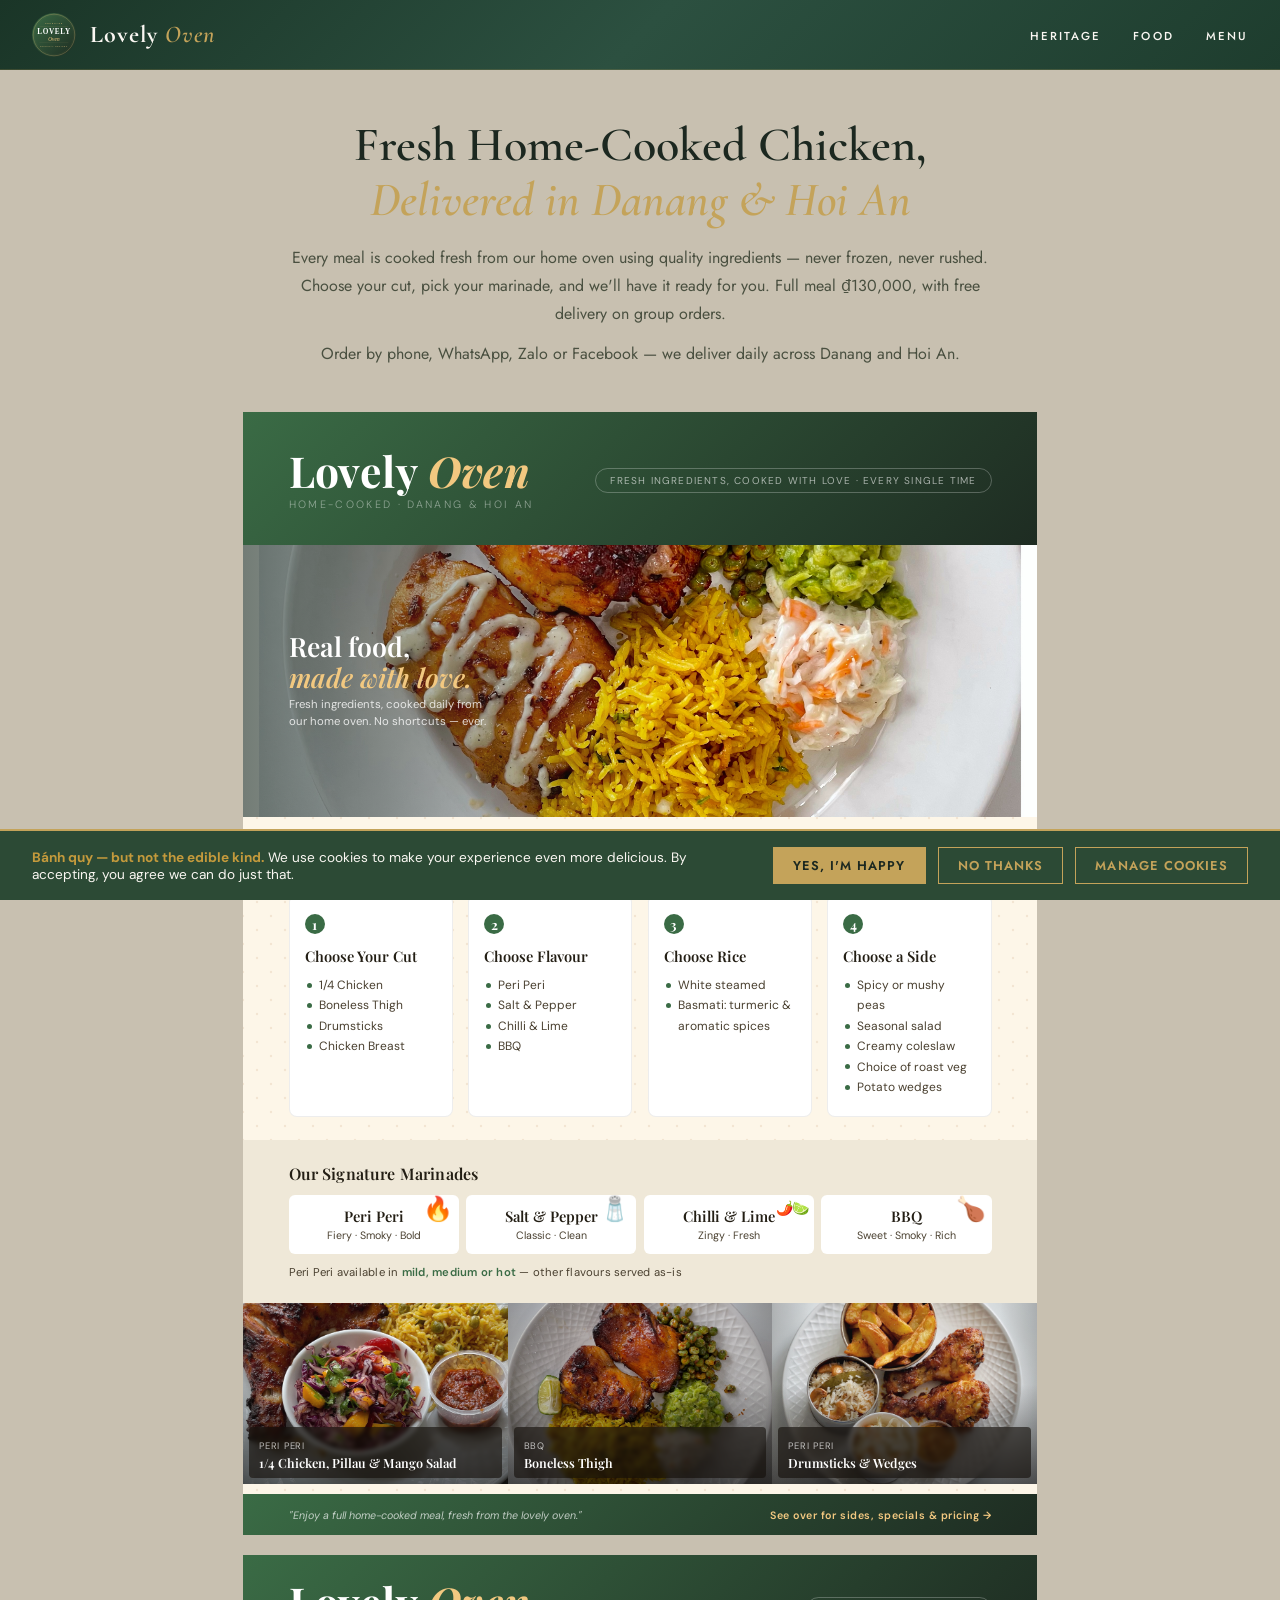
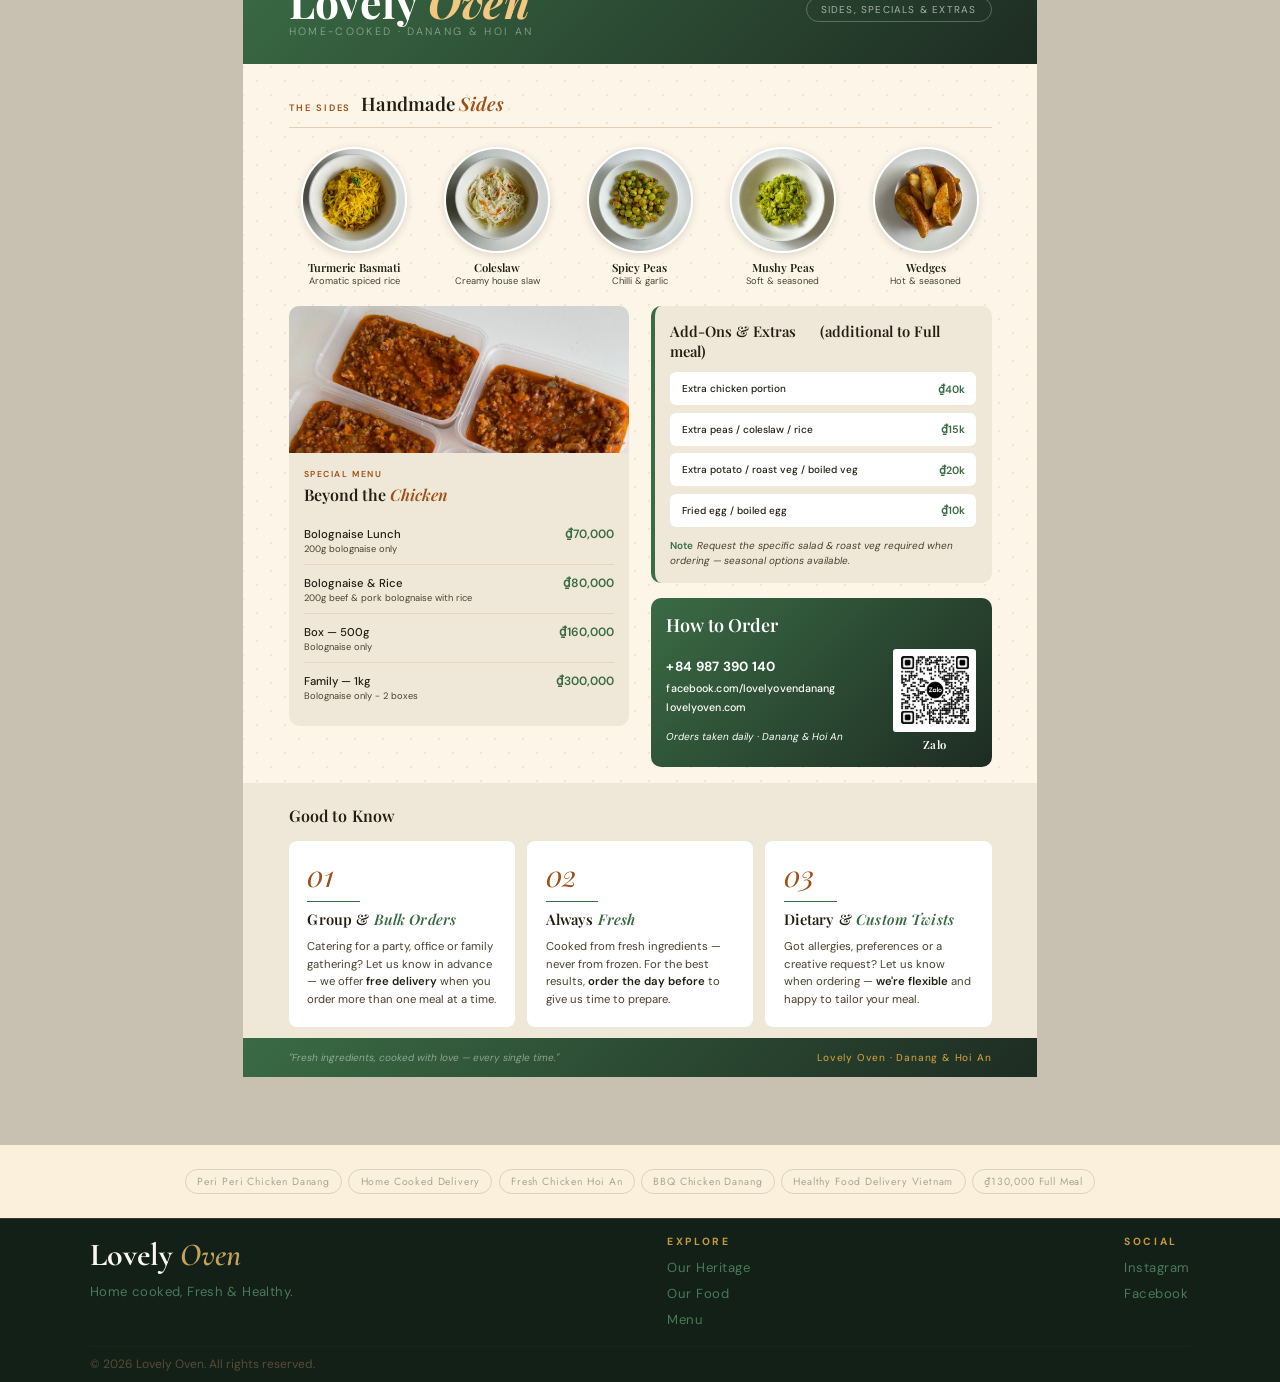
==== menu.html @ da49802f "Website updated significantly New colour scheme,  new header , less sections on main page, removed f" ====
<!DOCTYPE html>
<html lang="en">
<head>
  <meta charset="UTF-8">
  <meta name="viewport" content="width=device-width, initial-scale=1.0">
  <title>Menu — Lovely Oven</title>
  <link rel="preconnect" href="https://fonts.googleapis.com">
  <link rel="preconnect" href="https://fonts.gstatic.com" crossorigin>
  <link href="https://fonts.googleapis.com/css2?family=Cormorant+Garamond:ital,wght@0,400;0,500;0,600;0,700;1,400;1,500;1,600&family=DM+Sans:wght@300;400;500;600&family=Playfair+Display:ital,wght@0,400;0,600;0,700;1,400;1,600&family=Jost:wght@300;400;500;600;700&display=swap" rel="stylesheet">
  <link rel="stylesheet" href="styles.css">
  <style>


/* ── PRINT SETUP ── */
@page {
  size: A4 portrait;
  margin: 0;
}

* { margin: 0; padding: 0; box-sizing: border-box; }

:root {
  --cream: #FDF6E8;
  --cream-dark: #EFE8D8;
  --charcoal: #231E14;
  --charcoal-soft: #4A4030;
  --terra: #9d4f15;
  --terra-light: #C05C28;
  --terra-pale: #F5E0C8;
  --green: #3A6B45;
  --green-mid: #4A7255;
  --green-pale: #D4E8DA;
  --gold: #C49A3C;
  --rule: rgba(157,79,21,0.25);
}

body {
  font-family: 'DM Sans', sans-serif;
  background: #c8c0b0;
  -webkit-print-color-adjust: exact;
  print-color-adjust: exact;
}

/* ── PAGES ── */
.page {
  width: 210mm;
  height: 297mm;
  margin: 0 auto 20px;
  background: var(--cream);
  position: relative;
  overflow: hidden;
  page-break-after: always;
  background-image:
    url("data:image/svg+xml,%3Csvg xmlns='http://www.w3.org/2000/svg' width='28' height='28'%3E%3Ccircle cx='14' cy='14' r='1.2' fill='%239d4f15' opacity='0.10'/%3E%3Ccircle cx='0' cy='0' r='1.2' fill='%239d4f15' opacity='0.10'/%3E%3Ccircle cx='28' cy='0' r='1.2' fill='%239d4f15' opacity='0.10'/%3E%3Ccircle cx='0' cy='28' r='1.2' fill='%239d4f15' opacity='0.10'/%3E%3Ccircle cx='28' cy='28' r='1.2' fill='%239d4f15' opacity='0.10'/%3E%3C/svg%3E");
}

@media print {
  body { background: none; }
  .page { margin: 0; box-shadow: none; }
}

/* ══════════════════════════════
   PAGE 1 — FRONT
══════════════════════════════ */

/* Header band */
.p1-header {
  background: linear-gradient(135deg, #3A6B45 0%, #1E2C22 100%);
  padding: 10mm 12mm 9mm;
  display: flex;
  align-items: center;
  justify-content: space-between;
  -webkit-print-color-adjust: exact;
  print-color-adjust: exact;
}
.p1-header .brand-name,
.p2-header .p2-header-brand {
  font-family: 'Playfair Display', serif;
  font-size: 32pt;
  font-weight: 700;
  color: #fff;
  letter-spacing: 0.01em;
  line-height: 1;
}
.p1-header .brand-name em { font-style: italic; color: #F2C880; }
.brand-sub {
  font-size: 8pt;
  letter-spacing: 0.22em;
  text-transform: uppercase;
  color: rgba(255,255,255,0.45);
  margin-top: 4px;
  font-weight: 300;
}
.header-badge {
  border: 1px solid rgba(255,255,255,0.25);
  border-radius: 40px;
  padding: 5px 14px;
  font-size: 7.5pt;
  letter-spacing: 0.12em;
  text-transform: uppercase;
  color: rgba(255,255,255,0.6);
  white-space: nowrap;
}

/* Hero photo strip */
.p1-hero {
  height: 72mm;
  position: relative;
  overflow: hidden;
}
.p1-hero img {
  width: 100%;
  height: 100%;
  object-fit: cover;
  object-position: center 60%;
  display: block;
}
.p1-hero-overlay {
  position: absolute;
  inset: 0;
  background: linear-gradient(to right, rgba(20,14,6,0.55) 0%, rgba(20,14,6,0.0) 60%);
}
.p1-hero-text {
  position: absolute;
  top: 50%;
  left: 12mm;
  transform: translateY(-50%);
  color: #fff;
}
.p1-hero-text h2 {
  font-family: 'Playfair Display', serif;
  font-size: 20pt;
  font-weight: 600;
  line-height: 1.15;
}
.p1-hero-text h2 em { font-style: italic; color: #F2C880; }
.p1-hero-text p {
  font-size: 8.5pt;
  margin-top: 5px;
  opacity: 0.8;
  max-width: 55mm;
  line-height: 1.5;
}

/* Steps area */
.p1-steps {
  padding: 7mm 12mm 6mm;
}
.steps-header {
  display: flex;
  align-items: baseline;
  gap: 10px;
  margin-bottom: 5mm;
}
.steps-label {
  font-size: 8pt;
  font-weight: 600;
  letter-spacing: 0.2em;
  text-transform: uppercase;
  color: var(--terra);
}
.steps-title {
  font-family: 'Playfair Display', serif;
  font-size: 17pt;
  font-weight: 600;
  color: var(--charcoal);
}
.steps-title em { font-style: italic; color: var(--terra); }

.steps-grid {
  display: grid;
  grid-template-columns: repeat(4, 1fr);
  gap: 4mm;
}
.step-card {
  background: #fff;
  border-radius: 8px;
  padding: 5mm 4mm;
  border: 1px solid rgba(0,0,0,0.07);
}
.step-num {
  width: 20px;
  height: 20px;
  border-radius: 50%;
  background: var(--green);
  color: #fff;
  font-family: 'Playfair Display', serif;
  font-size: 10pt;
  font-weight: 700;
  display: flex;
  align-items: center;
  justify-content: center;
  margin-bottom: 3mm;
  -webkit-print-color-adjust: exact;
  print-color-adjust: exact;
}
.step-title {
  font-family: 'Playfair Display', serif;
  font-size: 11pt;
  font-weight: 600;
  color: var(--charcoal);
  margin-bottom: 2.5mm;
}
.step-options {
  list-style: none;
}
.step-options li {
  font-size: 9pt;
  color: var(--charcoal-soft);
  padding-left: 8px;
  position: relative;
  line-height: 1.7;
}
.step-options li {
  padding-left: 14px;
}
.step-options li::before {
  content: '';
  position: absolute;
  left: 2px;
  top: 0.65em;
  width: 5px;
  height: 5px;
  border-radius: 50%;
  background: var(--green);
  -webkit-print-color-adjust: exact;
  print-color-adjust: exact;
}
.flavour-card {
  position: relative;
}
.flavour-icon {
  position: absolute;
  top: 2px;
  right: 6px;
  font-size: 24px;
  line-height: 1;
  display: block;
}
.flavour-icon-pair {
  font-size: 14px;
  letter-spacing: -1px;
  top: 6px;
}

/* Flavours band — styled like extras card */
.p1-flavours {
  background: #EFE8D8;
  padding: 6mm 12mm;
  -webkit-print-color-adjust: exact;
  print-color-adjust: exact;
}
.flavours-label {
  font-family: 'Playfair Display', serif;
  font-size: 12pt;
  font-weight: 600;
  letter-spacing: 0.01em;
  text-transform: none;
  color: var(--charcoal);
  margin-bottom: 3mm;
}
.flavours-row {
  display: grid;
  grid-template-columns: repeat(4, 1fr);
  gap: 2mm;
}
.flavour-card {
  background: #fff;
  border: none;
  border-radius: 6px;
  padding: 3mm 3mm;
  text-align: center;
  -webkit-print-color-adjust: exact;
  print-color-adjust: exact;
}
.flavour-name {
  font-family: 'Playfair Display', serif;
  font-size: 11pt;
  font-weight: 600;
  color: var(--charcoal);
  display: block;
}
.flavour-note {
  font-size: 8pt;
  color: var(--charcoal-soft);
  margin-top: 2px;
  display: block;
}
.spice-note {
  margin-top: 3mm;
  font-size: 8.5pt;
  color: var(--charcoal-soft);
  text-align: left;
  letter-spacing: 0.02em;
}
.spice-note span { color: var(--green); font-weight: 600; }

/* Meals photo strip */
.p1-meals {
  display: grid;
  grid-template-columns: 1fr 1fr 1fr;
  gap: 0;
  height: 48mm;
}
.meal-photo {
  position: relative;
  overflow: hidden;
}
.meal-photo img {
  width: 100%;
  height: 100%;
  object-fit: cover;
  object-position: center center;
  display: block;
  filter: brightness(1.02) contrast(0.96) saturate(0.95);
}
/* Middle photo (white plate, much brighter) — dim to match neighbours */
.meal-photo:nth-child(2) img {
  filter: brightness(0.82) contrast(1.02) saturate(1) sepia(0.06);
}
.meal-photo::before {
  content: '';
  position: absolute;
  inset: 0;
  background:
    linear-gradient(to right, rgba(30,28,22,0.18) 0%, transparent 14%, transparent 86%, rgba(30,28,22,0.18) 100%);
  pointer-events: none;
  z-index: 1;
  -webkit-print-color-adjust: exact;
  print-color-adjust: exact;
}
.meal-photo-overlay {
  position: absolute;
  inset: 0;
  background: linear-gradient(to top, rgba(0,0,0,0.6) 0%, transparent 55%);
}
.meal-photo-label {
  position: absolute;
  bottom: 6px;
  left: 6px;
  right: 6px;
  padding: 6px 10px 7px;
  color: #fff;
  background: rgba(20,16,10,0.62);
  backdrop-filter: blur(2px);
  border-radius: 4px;
  z-index: 2;
  -webkit-print-color-adjust: exact;
  print-color-adjust: exact;
}
.meal-photo-label strong {
  display: block;
  font-family: 'Playfair Display', serif;
  font-size: 9.5pt;
  font-weight: 600;
}
.meal-photo-label span {
  font-size: 7pt;
  opacity: 0.7;
  text-transform: uppercase;
  letter-spacing: 0.08em;
}

/* Bottom tagline strip */
.p1-tagline {
  position: absolute;
  bottom: 0;
  left: 0;
  right: 0;
  background: linear-gradient(135deg, #3A6B45 0%, #1E2C22 100%);
  padding: 3.5mm 12mm;
  display: flex;
  align-items: center;
  justify-content: space-between;
  -webkit-print-color-adjust: exact;
  print-color-adjust: exact;
}
.p1-tagline p {
  font-size: 8pt;
  color: rgba(255,255,255,0.7);
  font-style: italic;
}
.p1-tagline strong {
  font-size: 8pt;
  color: #F2C880;
  font-weight: 600;
  letter-spacing: 0.05em;
}

/* ══════════════════════════════
   PAGE 2 — BACK
══════════════════════════════ */

.p2-header {
  background: linear-gradient(135deg, #3A6B45 0%, #1E2C22 100%);
  padding: 7mm 12mm;
  display: flex;
  align-items: center;
  justify-content: space-between;
  -webkit-print-color-adjust: exact;
  print-color-adjust: exact;
}
.p2-header-brand {
  font-family: 'Playfair Display', serif;
  font-size: 18pt;
  font-weight: 700;
  color: #fff;
  letter-spacing: 0.02em;
}
.p2-header-brand em { font-style: italic; }
.p2-header-right {
  font-size: 8pt;
  color: rgba(255,255,255,0.75);
  text-align: right;
  line-height: 1.6;
}

/* Sides section */
.p2-sides {
  padding: 7mm 12mm 5mm;
}
.sec-header {
  display: flex;
  align-items: baseline;
  gap: 10px;
  margin-bottom: 5mm;
  border-bottom: 1px solid var(--rule);
  padding-bottom: 3mm;
}
.sec-label {
  font-size: 7pt;
  font-weight: 600;
  letter-spacing: 0.2em;
  text-transform: uppercase;
  color: var(--terra);
}
.sec-title {
  font-family: 'Playfair Display', serif;
  font-size: 14pt;
  font-weight: 600;
  color: var(--charcoal);
}
.sec-title em { font-style: italic; color: var(--terra); }

.sides-grid {
  display: grid;
  grid-template-columns: repeat(5, 1fr);
  gap: 3mm;
}
.side-item { text-align: center; }
.side-circle {
  width: 28mm;
  height: 28mm;
  border-radius: 50%;
  overflow: hidden;
  margin: 0 auto 2mm;
  border: 2.5px solid #fff;
  box-shadow: 0 2px 8px rgba(0,0,0,0.14);
}
.side-circle img {
  width: 100%;
  height: 100%;
  object-fit: cover;
  display: block;
}
.side-name {
  font-family: 'Playfair Display', serif;
  font-size: 8.5pt;
  font-weight: 600;
  color: var(--charcoal);
  line-height: 1.2;
}
.side-sub {
  font-size: 7pt;
  color: var(--charcoal-soft);
  margin-top: 1px;
}

/* Two-column layout for bottom half */
.p2-cols {
  padding: 0 12mm 0;
  display: grid;
  grid-template-columns: 1fr 1fr;
  gap: 6mm;
}

/* Special menu */
.special-card {
  background: #EFE8D8;
  border-radius: 10px;
  overflow: hidden;
  -webkit-print-color-adjust: exact;
  print-color-adjust: exact;
}
.special-photo {
  height: 39mm;
  overflow: hidden;
}
.special-photo img {
  width: 100%;
  height: 100%;
  object-fit: cover;
  object-position: center 25%;
}
.special-body { padding: 4mm; }
.special-sec-label {
  font-size: 6.5pt;
  font-weight: 600;
  letter-spacing: 0.18em;
  text-transform: uppercase;
  color: var(--terra);
  margin-bottom: 1mm;
}
.special-title {
  font-family: 'Playfair Display', serif;
  font-size: 12pt;
  font-weight: 600;
  color: var(--charcoal);
  margin-bottom: 3mm;
}
.special-title em { font-style: italic; color: var(--terra); }
.price-row {
  display: flex;
  justify-content: space-between;
  align-items: baseline;
  padding: 2.5mm 0;
  border-bottom: 1px solid rgba(192,92,40,0.15);
}
.price-row:last-child { border-bottom: none; }
.price-item-name {
  font-size: 8.5pt;
  color: var(--charcoal);
  font-weight: 500;
}
.price-item-desc {
  font-size: 7pt;
  color: var(--charcoal-soft);
  display: block;
  margin-top: 1px;
}
.price-amount {
  font-size: 9pt;
  font-weight: 600;
  color: var(--green);
  white-space: nowrap;
  flex-shrink: 0;
  margin-left: 6px;
}

/* Extras + contact right col */
.right-col {}

.extras-card {
  background: #EFE8D8;
  border-left: 4px solid var(--green);
  border-radius: 10px;
  padding: 4mm;
  margin-bottom: 4mm;
  -webkit-print-color-adjust: exact;
  print-color-adjust: exact;
}
.extras-title {
  font-family: 'Playfair Display', serif;
  font-size: 11pt;
  font-weight: 600;
  color: var(--charcoal);
  margin-bottom: 3mm;
}
.extras-grid {
  display: grid;
  grid-template-columns: 1fr;
  gap: 2mm;
}
.extras-note {
  margin-top: 3mm;
  font-size: 7.5pt;
  color: var(--charcoal-soft);
  line-height: 1.5;
  font-style: italic;
}
.extras-note strong { color: var(--green); font-style: normal; font-weight: 600; margin-right: 4px; }
.extra-row {
  background: #fff;
  border-radius: 6px;
  padding: 2.5mm 3mm;
  display: flex;
  justify-content: space-between;
  align-items: center;
}
.extra-name { font-size: 7.5pt; color: var(--charcoal); font-weight: 500; }
.extra-price { font-size: 8pt; font-weight: 600; color: var(--green); }

.cookies-note {
  background: #fff;
  border-left: 3px solid var(--green);
  border-radius: 0 8px 8px 0;
  padding: 3mm 4mm;
  margin-bottom: 4mm;
  font-size: 8pt;
  color: var(--charcoal-soft);
  line-height: 1.5;
  -webkit-print-color-adjust: exact;
  print-color-adjust: exact;
}
.cookies-note strong { color: var(--charcoal); display: block; font-size: 9pt; margin-bottom: 1mm; }

.contact-card {
  background: linear-gradient(135deg, #3A6B45 0%, #1E2C22 100%);
  border-radius: 10px;
  padding: 4mm;
  -webkit-print-color-adjust: exact;
  print-color-adjust: exact;
}
.contact-card h4 {
  font-family: 'Playfair Display', serif;
  font-size: 11pt;
  font-weight: 600;
  color: #fff;
  margin-bottom: 3mm;
}
.contact-line {
  font-size: 8pt;
  color: rgba(255,255,255,0.6);
  line-height: 1.8;
}
.contact-line strong { color: #fff; font-weight: 700; font-size: 10pt; letter-spacing: 0.02em; }
.contact-card-body {
  display: grid;
  grid-template-columns: 1fr auto;
  gap: 4mm;
  align-items: center;
}
.contact-link {
  color: #fff;
  font-weight: 500;
  letter-spacing: 0.01em;
}
.contact-sub {
  color: rgba(255,255,255,0.45);
  font-size: 7.5pt;
  font-style: italic;
  display: inline-block;
  margin-top: 1.5mm;
}
.contact-qr {
  display: flex;
  flex-direction: column;
  align-items: center;
  gap: 1.5mm;
}
.contact-qr-box {
  width: 22mm;
  height: 22mm;
  background: #fff;
  border-radius: 3px;
  padding: 1mm;
  -webkit-print-color-adjust: exact;
  print-color-adjust: exact;
}
.contact-qr-box img {
  width: 100%;
  height: 100%;
  object-fit: contain;
  display: block;
}
.contact-qr-label {
  font-family: 'Playfair Display', serif;
  font-size: 8.5pt;
  font-weight: 600;
  color: #F2C880;
  letter-spacing: 0.05em;
}

/* Bottom info band — styled like marinades */
.p2-info-band {
  background: #EFE8D8;
  padding: 6mm 12mm 7mm;
  margin-top: 4mm;
  -webkit-print-color-adjust: exact;
  print-color-adjust: exact;
}
.info-band-label {
  font-family: 'Playfair Display', serif;
  font-size: 12pt;
  font-weight: 600;
  color: var(--charcoal);
  margin-bottom: 4mm;
  letter-spacing: 0.01em;
}
.info-band-row {
  display: grid;
  grid-template-columns: repeat(3, 1fr);
  gap: 3mm;
  align-items: stretch;
}
.info-tile {
  background: #fff;
  border-radius: 8px;
  padding: 5mm 5mm 5mm;
  display: flex;
  flex-direction: column;
  gap: 2.5mm;
  position: relative;
  -webkit-print-color-adjust: exact;
  print-color-adjust: exact;
}
.info-tile-num {
  font-family: 'Playfair Display', serif;
  font-style: italic;
  font-size: 22pt;
  font-weight: 400;
  color: var(--terra);
  line-height: 1;
  letter-spacing: -0.02em;
}
.info-tile-rule {
  width: 14mm;
  height: 1px;
  background: var(--green);
  margin-top: 0.5mm;
  -webkit-print-color-adjust: exact;
  print-color-adjust: exact;
}
.info-tile-title {
  font-family: 'Playfair Display', serif;
  font-size: 11pt;
  font-weight: 600;
  color: var(--charcoal);
  letter-spacing: 0.01em;
  line-height: 1.2;
}
.info-tile-title em { font-style: italic; color: var(--green); }
.info-tile-body {
  font-size: 8.5pt;
  color: var(--charcoal-soft);
  line-height: 1.55;
}
.info-tile-body strong { color: var(--charcoal); font-weight: 600; }
.info-card {
  background: #fff;
  border: none;
  border-radius: 8px;
  padding: 4mm 5mm;
  display: flex;
  flex-direction: column;
  justify-content: center;
  gap: 2.5mm;
  -webkit-print-color-adjust: exact;
  print-color-adjust: exact;
}
.info-card .info-line {
  font-size: 9pt;
  color: var(--charcoal-soft);
  line-height: 1.55;
  display: flex;
  align-items: flex-start;
  gap: 6px;
}
.info-card .info-line strong {
  color: var(--charcoal);
  font-weight: 600;
}
.info-card .info-line .lbl {
  font-family: 'Playfair Display', serif;
  font-size: 9pt;
  color: var(--green);
  font-weight: 600;
  min-width: 22mm;
  flex-shrink: 0;
}
.info-qr-card {
  background: #fff;
  border-radius: 8px;
  padding: 4mm;
  display: grid;
  grid-template-columns: auto 1fr;
  gap: 4mm;
  align-items: center;
  -webkit-print-color-adjust: exact;
  print-color-adjust: exact;
}
.qr-box {
  width: 26mm;
  height: 26mm;
  background: #fff;
  border-radius: 3px;
  overflow: hidden;
  -webkit-print-color-adjust: exact;
  print-color-adjust: exact;
}
.qr-box img {
  width: 100%;
  height: 100%;
  object-fit: contain;
  display: block;
}
.qr-meta-title {
  font-family: 'Playfair Display', serif;
  font-size: 10.5pt;
  font-weight: 600;
  color: var(--charcoal);
  margin-bottom: 1.5mm;
}
.qr-meta-line {
  font-size: 8.5pt;
  color: var(--charcoal-soft);
  line-height: 1.5;
}
.qr-meta-line strong {
  color: var(--green);
  font-weight: 600;
  display: block;
  margin-bottom: 1mm;
}
.info-blank-card {
  background: #fff;
  border-radius: 8px;
  min-height: 32mm;
  -webkit-print-color-adjust: exact;
  print-color-adjust: exact;
}

/* Footer strip */
.p2-footer {
  position: absolute;
  bottom: 0;
  left: 0;
  right: 0;
  background: linear-gradient(135deg, #3A6B45 0%, #1E2C22 100%);
  padding: 3.5mm 12mm;
  display: flex;
  align-items: center;
  justify-content: space-between;
  -webkit-print-color-adjust: exact;
  print-color-adjust: exact;
}
.p2-footer p {
  font-size: 7.5pt;
  color: rgba(255,255,255,0.45);
  font-style: italic;
}
.p2-footer strong {
  font-size: 7.5pt;
  color: var(--gold);
  font-weight: 500;
  letter-spacing: 0.08em;
}


/* ── Site wrapper overrides for web viewing ── */
body {
  font-family: 'DM Sans', sans-serif;
  background: #c8c0b0;
}
.menu-page-wrapper {
  padding-top: 70px;
  padding-bottom: 3rem;
}
.menu-intro {
  width: 210mm;
  max-width: 100%;
  margin: 0 auto;
  padding: 3rem 0 2rem;
  text-align: center;
}
.menu-intro h1 {
  font-family: 'Cormorant Garamond', serif;
  font-size: clamp(2rem, 4vw, 3rem);
  font-weight: 600;
  color: var(--ink);
  line-height: 1.15;
  margin-bottom: 1rem;
}
.menu-intro h1 em {
  font-style: italic;
  color: var(--accent);
}
.menu-intro p {
  font-family: 'Jost', sans-serif;
  font-size: 1rem;
  color: var(--text-muted);
  line-height: 1.75;
  max-width: 720px;
  margin: 0 auto 0.75rem;
}
.menu-tags-footer {
  display: flex;
  flex-wrap: wrap;
  justify-content: center;
  gap: 0.4rem;
  padding: 1.5rem 2rem;
  background: var(--olive);
}
.menu-tag {
  font-family: 'Jost', sans-serif;
  font-size: 0.65rem;
  font-weight: 400;
  letter-spacing: 0.08em;
  color: rgba(74,80,64,0.45);
  background: transparent;
  border: 1px solid rgba(74,80,64,0.18);
  padding: 0.25rem 0.7rem;
  border-radius: 20px;
}
  </style>
</head>
<body>

<!-- ── Navigation ── -->
<nav>
  <a href="index.html" class="nav-logo">
    <img src="img/Logos/LovelyOvenLogo.svg" alt="Lovely Oven Logo" class="logo-img">
    <span class="logo-text"><span class="logo-lovely">Lovely</span><span class="logo-oven"> Oven</span></span>
  </a>
  <ul class="nav-links">
    <li><a href="index.html#heritage">Heritage</a></li>
    <li><a href="index.html#food">Food</a></li>
    <li><a href="menu.html">Menu</a></li>
  </ul>
  <div class="hamburger" onclick="toggleMobile()" id="hamburger">
    <span></span><span></span><span></span>
  </div>
</nav>

<!-- ── Mobile Menu ── -->
<div class="mobile-menu" id="mobileMenu">
  <button class="close-btn" onclick="toggleMobile()">✕</button>
  <a href="index.html#heritage" onclick="toggleMobile()">Heritage</a>
  <a href="index.html#food" onclick="toggleMobile()">Food</a>
  <a href="menu.html" onclick="toggleMobile()">Menu</a>
</div>

<!-- ── Menu Content ── -->
<div class="menu-page-wrapper">

<div class="menu-intro">
  <h1>Fresh Home-Cooked Chicken,<br><em>Delivered in Danang &amp; Hoi An</em></h1>
  <p>Every meal is cooked fresh from our home oven using quality ingredients — never frozen, never rushed. Choose your cut, pick your marinade, and we'll have it ready for you. Full meal ₫130,000, with free delivery on group orders.</p>
  <p>Order by phone, WhatsApp, Zalo or Facebook — we deliver daily across Danang and Hoi An.</p>
</div>

<!-- ═══════════ PAGE 1 — FRONT ═══════════ -->
<div class="page">

  <!-- Header -->
  <div class="p1-header">
    <div>
      <div class="brand-name" style="font-size: 42.6667px">Lovely <em><span style="color: rgb(242, 200, 128); font-size: 42.66px">Oven</span></em></div>
      <div class="brand-sub">Home-cooked · Danang &amp; Hoi An</div>
    </div>
    <div class="header-badge" style="padding: 5px 14px">FRESH INGREDIENTS, COOKED WITH LOVE · EVERY SINGLE TIME</div>
  </div>

  <!-- Hero photo -->
  <div class="p1-hero">
    <img src="img/menu/d5ae4923.jpg" alt="Chicken plate with sides">
    <div class="p1-hero-overlay" style="background:linear-gradient(to right,rgba(30,44,34,0.62) 0%,rgba(30,44,34,0.0) 55%)"></div>
    <div class="p1-hero-text">
      <h2>Real food,<br><em>made with love.</em></h2>
      <p>Fresh ingredients, cooked daily from our home oven. No shortcuts — ever.</p>
    </div>
  </div>

  <!-- Build your meal steps -->
  <div class="p1-steps">
    <div class="steps-header">
      <span class="steps-label">How to order</span>
      <span class="steps-title">Build Your <em>Perfect Meal</em></span>
      <span style="margin-left:auto;background:var(--terra);color:#fff;font-size:8pt;font-weight:600;padding:4px 12px;border-radius:40px;white-space:nowrap;-webkit-print-color-adjust:exact;print-color-adjust:exact;">Full meal — ₫130,000</span>
    </div>
    <div class="steps-grid">
      <div class="step-card">
        <div class="step-num">1</div>
        <div class="step-title">Choose Your Cut</div>
        <ul class="step-options">
          <li>1/4 Chicken</li>
          <li>Boneless Thigh</li>
          <li>Drumsticks</li>
          <li>Chicken Breast</li>
        </ul>
      </div>
      <div class="step-card">
        <div class="step-num">2</div>
        <div class="step-title">Choose Flavour</div>
        <ul class="step-options">
          <li>Peri Peri</li>
          <li>Salt &amp; Pepper</li>
          <li>Chilli &amp; Lime</li>
          <li>BBQ</li>
        </ul>
      </div>
      <div class="step-card">
        <div class="step-num">3</div>
        <div class="step-title">Choose Rice</div>
        <ul class="step-options">
          <li>White steamed</li>
          <li>Basmati: turmeric &amp; aromatic spices</li>
        </ul>
      </div>
      <div class="step-card">
        <div class="step-num">4</div>
        <div class="step-title">Choose a Side</div>
        <ul class="step-options">
          <li>Spicy or mushy peas</li>
          <li>Seasonal salad</li>
          <li>Creamy coleslaw</li>
          <li>Choice of roast veg</li>
          <li>Potato wedges&nbsp;</li>
        </ul>
      </div>
    </div>
  </div>

  <!-- Flavours band -->
  <div class="p1-flavours">
    <div class="flavours-label">Our Signature Marinades</div>
    <div class="flavours-row">
      <div class="flavour-card">
        <span class="flavour-icon">🔥</span>
        <span class="flavour-name">Peri Peri</span>
        <span class="flavour-note">Fiery · Smoky · Bold</span>
      </div>
      <div class="flavour-card">
        <span class="flavour-icon">🧂</span>
        <span class="flavour-name">Salt &amp; Pepper</span>
        <span class="flavour-note">Classic · Clean</span>
      </div>
      <div class="flavour-card">
        <span class="flavour-icon flavour-icon-pair">🌶️🍋‍🟩</span>
        <span class="flavour-name">Chilli &amp; Lime</span>
        <span class="flavour-note">Zingy · Fresh</span>
      </div>
      <div class="flavour-card">
        <span class="flavour-icon">🍗</span>
        <span class="flavour-name">BBQ</span>
        <span class="flavour-note">Sweet · Smoky · Rich</span>
      </div>
    </div>
    <div class="spice-note">Peri Peri available in <span>mild, medium or hot</span> — other flavours served as-is</div>
  </div>

  <!-- Meal photos -->
  <div class="p1-meals">
    <div class="meal-photo">
      <img src="img/menu/6727ca01.jpg" alt="Chicken Pillau Mango Salad">
      <div class="meal-photo-overlay" style="background-position: center center; background-size: auto; margin: 1px 0px 0px"></div>
      <div class="meal-photo-label">
        <span>Peri Peri</span>
        <strong>1/4 Chicken, Pillau &amp; Mango Salad</strong>
      </div>
    </div>
    <div class="meal-photo">
      <img src="img/menu/e4c199f5.jpg" alt="Boneless chicken thigh with 3 sides and pilau rice">
      <div class="meal-photo-overlay"></div>
      <div class="meal-photo-label">
        <span>BBQ</span>
        <strong>Boneless Thigh</strong>
      </div>
    </div>
    <div class="meal-photo">
      <img src="img/menu/67523121.jpg" alt="Peri Peri drumsticks with wedges, coleslaw, pilau rice and peri peri sauce">
      <div class="meal-photo-overlay"></div>
      <div class="meal-photo-label">
        <span>Peri Peri</span>
        <strong>Drumsticks &amp; Wedges</strong>
      </div>
    </div>
  </div>

  <!-- Bottom tagline -->
  <div class="p1-tagline">
    <p>"Enjoy a full home-cooked meal, fresh from the lovely oven."</p>
    <strong>See over for sides, specials &amp; pricing →</strong>
  </div>

</div><!-- end page 1 -->


<!-- ═══════════ PAGE 2 — BACK ═══════════ -->
<div class="page">

  <!-- Header -->
  <div class="p2-header">
    <div>
      <div class="p2-header-brand" style="font-size: 42.6667px">Lovely <em><span style="color: rgb(242, 200, 128); font-size: 42.66px">Oven</span></em></div>
      <div class="brand-sub" style="margin: 0px">Home-cooked · Danang &amp; Hoi An</div>
    </div>
    <div class="header-badge" style="padding: 5px 14px">SIDES, SPECIALS &amp; EXTRAS</div>
  </div>

  <!-- Sides -->
  <div class="p2-sides">
    <div class="sec-header">
      <span class="sec-label">The sides</span>
      <span class="sec-title">Handmade <em>Sides</em></span>
    </div>
    <div class="sides-grid">
      <div class="side-item">
        <div class="side-circle">
          <img src="img/menu/23b6f5e8.jpg" alt="Basmati rice">
        </div>
        <div class="side-name">Turmeric Basmati</div>
        <div class="side-sub">Aromatic spiced rice</div>
      </div>
      <div class="side-item">
        <div class="side-circle">
          <img src="img/menu/838a753b.jpg" alt="Coleslaw">
        </div>
        <div class="side-name">Coleslaw</div>
        <div class="side-sub">Creamy house slaw</div>
      </div>
      <div class="side-item">
        <div class="side-circle">
          <img src="img/menu/ea4824e8.jpg" alt="Spicy peas">
        </div>
        <div class="side-name">Spicy Peas</div>
        <div class="side-sub">Chilli &amp; garlic</div>
      </div>
      <div class="side-item">
        <div class="side-circle">
          <img src="img/menu/35dd8e24.jpg" alt="Mushy peas">
        </div>
        <div class="side-name">Mushy Peas</div>
        <div class="side-sub">Soft &amp; seasoned</div>
      </div>
      <div class="side-item">
        <div class="side-circle">
          <img src="img/menu/0fcf83ac.jpg" alt="Potato wedges">
        </div>
        <div class="side-name">Wedges</div>
        <div class="side-sub">Hot &amp; seasoned</div>
      </div>
    </div>
  </div>

  <!-- Two-column section -->
  <div class="p2-cols">

    <!-- Special menu left col -->
    <div>
      <div class="special-card">
        <div class="special-photo">
          <img src="img/menu/7475fafa.jpg" alt="Homemade bolognaise meal prep">
        </div>
        <div class="special-body">
          <div class="special-sec-label">Special Menu</div>
          <div class="special-title">Beyond the <em>Chicken</em></div>

          <div class="price-row">
            <div>
              <div class="price-item-name">Bolognaise Lunch</div>
              <span class="price-item-desc">200g bolognaise only</span>
            </div>
            <div class="price-amount">₫70,000</div>
          </div>
          <div class="price-row">
            <div>
              <div class="price-item-name">Bolognaise &amp; Rice</div>
              <span class="price-item-desc">200g beef &amp; pork bolognaise with rice</span>
            </div>
            <div class="price-amount">₫80,000</div>
          </div>
          <div class="price-row">
            <div>
              <div class="price-item-name">Box — 500g</div>
              <span class="price-item-desc">Bolognaise only&nbsp;</span>
            </div>
            <div class="price-amount">₫160,000</div>
          </div>
          <div class="price-row">
            <div>
              <div class="price-item-name">Family — 1kg</div>
              <span class="price-item-desc">Bolognaise only - 2 boxes</span>
            </div>
            <div class="price-amount">₫300,000</div>
          </div>
        </div>
      </div>
    </div>

    <!-- Right col: extras + cookies + contact -->
    <div class="right-col">

      <div class="extras-card">
        <div class="extras-title">Add-Ons &amp; Extras&nbsp; &nbsp; &nbsp;&nbsp;(additional to Full meal)</div>
        <div class="extras-grid">
          <div class="extra-row">
            <span class="extra-name">Extra chicken portion</span>
            <span class="extra-price">₫40k</span>
          </div>
          <div class="extra-row">
            <span class="extra-name">Extra peas / coleslaw / rice</span>
            <span class="extra-price">₫15k</span>
          </div>
          <div class="extra-row">
            <span class="extra-name">Extra potato / roast veg / boiled veg</span>
            <span class="extra-price">₫20k</span>
          </div>
          <div class="extra-row">
            <span class="extra-name">Fried egg / boiled egg
</span>
            <span class="extra-price">₫10k</span>
          </div>
        </div>
        <div class="extras-note"><strong>Note</strong>Request the specific salad &amp; roast veg required when ordering — seasonal options available.</div>
      </div>

      <div class="contact-card">
        <h4 style="font-size: 18px">How to Order</h4>
        <div class="contact-card-body">
          <div class="contact-line"><strong>+84 987 390 140</strong><br>
            <span class="contact-link">facebook.com/lovelyovendanang</span><br>
            <span class="contact-link">lovelyoven.com</span><br>
            <span class="contact-sub" style="color: rgb(255, 255, 255); margin: 10px 0px 0px">Orders taken daily · Danang &amp; Hoi An</span>
          </div>
          <div class="contact-qr">
            <div class="contact-qr-box"><img src="img/menu/e6158562.png" alt="Zalo QR"></div>
            <div class="contact-qr-label" style="color: rgb(255, 255, 255)">Zalo</div>
          </div>
        </div>
      </div>

    </div>
  </div>

  <!-- Bottom info band -->
  <div class="p2-info-band">
    <div class="info-band-label">Good to Know</div>
    <div class="info-band-row">

      <div class="info-tile">
        <div class="info-tile-num">01</div>
        <div class="info-tile-rule"></div>
        <div class="info-tile-title">Group &amp; <em>Bulk Orders</em></div>
        <div class="info-tile-body">Catering for a party, office or family gathering? Let us know in advance — we offer <strong>free delivery</strong> when you order more than one meal at a time.</div>
      </div>

      <div class="info-tile">
        <div class="info-tile-num">02</div>
        <div class="info-tile-rule"></div>
        <div class="info-tile-title">Always <em>Fresh</em></div>
        <div class="info-tile-body">Cooked from fresh ingredients — never from frozen. For the best results, <strong>order the day before</strong> to give us time to prepare.</div>
      </div>

      <div class="info-tile">
        <div class="info-tile-num">03</div>
        <div class="info-tile-rule"></div>
        <div class="info-tile-title">Dietary &amp; <em>Custom Twists</em></div>
        <div class="info-tile-body">Got allergies, preferences or a creative request? Let us know when ordering — <strong>we're flexible</strong> and happy to tailor your meal.</div>
      </div>

    </div>
  </div>

  <!-- Footer -->
  <div class="p2-footer">
    <p>"Fresh ingredients, cooked with love — every single time."</p>
    <strong>Lovely Oven · Danang &amp; Hoi An</strong>
  </div>

</div><!-- end page 2 -->
</div>

<!-- ── SEO Tags ── -->
<div class="menu-tags-footer">
  <span class="menu-tag">Peri Peri Chicken Danang</span>
  <span class="menu-tag">Home Cooked Delivery</span>
  <span class="menu-tag">Fresh Chicken Hoi An</span>
  <span class="menu-tag">BBQ Chicken Danang</span>
  <span class="menu-tag">Healthy Food Delivery Vietnam</span>
  <span class="menu-tag">₫130,000 Full Meal</span>
</div>

<!-- ── Footer ── -->
<footer>
  <div class="footer-inner">
    <div class="footer-top">
      <div class="footer-brand">
        <div class="brand-name"><span class="logo-lovely">Lovely</span><span class="logo-oven"> Oven</span></div>
        <p>Home cooked, Fresh &amp; Healthy.</p>
      </div>
      <div class="footer-links">
        <h4>Explore</h4>
        <ul>
          <li><a href="index.html#heritage">Our Heritage</a></li>
          <li><a href="index.html#food">Our Food</a></li>
          <li><a href="menu.html">Menu</a></li>
        </ul>
      </div>
      <div class="footer-links">
        <h4>Social</h4>
        <ul>
          <li><a href="#">Instagram</a></li>
          <li><a href="#">Facebook</a></li>
        </ul>
      </div>
    </div>
    <div class="footer-bottom">
      <p>© 2026 Lovely Oven. All rights reserved.</p>
    </div>
  </div>
</footer>

<!-- ── Scroll to Top Button ── -->
<button class="scroll-top" id="scrollTop" onclick="window.scrollTo({top:0,behavior:'smooth'})">↑</button>

<!-- ── Cookie Banner ── -->
<div class="cookie-banner" id="cookieBanner">
  <p><strong>Bánh quy — but not the edible kind.</strong> We use cookies to make your experience even more delicious. By accepting, you agree we can do just that.</p>
  <div class="cookie-btns">
    <button class="cookie-btn accept" onclick="dismissCookie()">Yes, I'm Happy</button>
    <button class="cookie-btn" onclick="dismissCookie()">No Thanks</button>
    <button class="cookie-btn" onclick="dismissCookie()">Manage Cookies</button>
  </div>
</div>

<script src="script.js"></script>
</body>
</html>
---- styles.css ----
/* ============================================================
   A Taste of Home — Main Stylesheet
   ============================================================ */

/* ── CSS Variables ── */
:root {
  --red: #4A7A58;
  --deep-red: #1D3327;
  --gold: #C4A35A;
  --warm-cream: #F0EBE0;
  --dark: #1C2820;
  --charcoal: #2C4A35;
  --green: #4A7A58;
  --light-green: #7AAA88;
  --text-muted: #4A5040;
  --border: rgba(44,74,53,0.18);

  /* Extended palette — forest green + cream */
  --olive: #FAF0DC;
  --olive-light: #FDF6E8;
  --olive-dark: #4A7A58;
  --olive-darker: #2C4A35;
  --parchment: #FAF7F2;
  --ink: #1C2820;
  --accent: #C4A35A;
  --accent-muted: rgba(196,163,90,0.2);
}

/* ── Reset & Base ── */
* { margin: 0; padding: 0; box-sizing: border-box; }

html { scroll-behavior: smooth; }

body {
  font-family: 'Jost', sans-serif;
  background: var(--olive);
  color: var(--ink);
  overflow-x: hidden;
}

/* ── Decorative SVG patterns ── */
.lotus-bg {
  background-image: url("data:image/svg+xml,%3Csvg xmlns='http://www.w3.org/2000/svg' width='60' height='60' viewBox='0 0 60 60'%3E%3Cg fill='none' stroke='%23D4A843' stroke-width='0.4' opacity='0.18'%3E%3Cellipse cx='30' cy='30' rx='8' ry='14' transform='rotate(0 30 30)'/%3E%3Cellipse cx='30' cy='30' rx='8' ry='14' transform='rotate(45 30 30)'/%3E%3Cellipse cx='30' cy='30' rx='8' ry='14' transform='rotate(90 30 30)'/%3E%3Cellipse cx='30' cy='30' rx='8' ry='14' transform='rotate(135 30 30)'/%3E%3Ccircle cx='30' cy='30' r='4' fill='%23D4A843' opacity='0.3'/%3E%3C/g%3E%3C/svg%3E");
}

/* ── Cookie Banner ── */
.cookie-banner {
  position: fixed;
  bottom: 0; left: 0; right: 0;
  background: var(--olive-darker);
  color: var(--parchment);
  padding: 1rem 2rem;
  display: flex;
  align-items: center;
  justify-content: space-between;
  gap: 1rem;
  z-index: 9999;
  border-top: 2px solid var(--accent);
  font-size: 0.85rem;
  flex-wrap: wrap;
}
.cookie-banner p { flex: 1; min-width: 200px; }
.cookie-banner p strong { color: var(--gold); }
.cookie-btns { display: flex; gap: 0.75rem; flex-wrap: wrap; }
.cookie-btn {
  padding: 0.5rem 1.2rem;
  border: 1.5px solid var(--accent);
  background: transparent;
  color: var(--accent);
  cursor: pointer;
  font-family: 'Jost', sans-serif;
  font-weight: 600;
  font-size: 0.8rem;
  letter-spacing: 0.08em;
  text-transform: uppercase;
  transition: all 0.25s;
}
.cookie-btn.accept { background: var(--accent); color: var(--ink); }
.cookie-btn:hover { opacity: 0.8; }

/* ── Navigation ── */
nav {
  position: fixed;
  top: 0; left: 0; right: 0;
  z-index: 1000;
  background: linear-gradient(135deg, #1A3527 0%, #2C5040 50%, #1E3D2E 100%);
  backdrop-filter: blur(8px);
  border-bottom: 1px solid rgba(196,163,90,0.2);
  padding: 0 2rem;
  display: flex;
  align-items: center;
  justify-content: space-between;
  height: 70px;
}

.nav-logo {
  font-family: 'Cormorant Garamond', serif;
  font-size: 1.5rem;
  font-weight: 600;
  text-decoration: none;
  letter-spacing: 0.04em;
  display: flex;
  align-items: center;
  gap: 0.5rem;
}
.logo-text {
  margin-left: 0.4rem;
}
.logo-lovely {
  color: var(--parchment);
  font-style: normal;
  font-weight: 700;
}
.logo-oven {
  color: var(--accent);
  font-style: italic;
}
.nav-logo .lotus-icon {
  width: 32px; height: 32px;
}
.logo-img {
  height: 44px;
  width: auto;
}

.nav-links {
  display: flex;
  list-style: none;
  gap: 2rem;
  align-items: center;
}
.nav-links a {
  color: var(--parchment);
  text-decoration: none;
  font-size: 0.72rem;
  font-weight: 500;
  letter-spacing: 0.18em;
  text-transform: uppercase;
  transition: color 0.2s;
  position: relative;
  padding-bottom: 4px;
  font-family: 'Jost', sans-serif;
}
.nav-links a::after {
  content: '';
  position: absolute;
  bottom: 0; left: 0; right: 100%;
  height: 1px;
  background: var(--gold);
  transition: right 0.3s ease;
}
.nav-links a:hover { color: var(--gold); }
.nav-links a:hover::after { right: 0; }

.hamburger {
  display: none;
  flex-direction: column;
  gap: 5px;
  cursor: pointer;
  padding: 5px;
}
.hamburger span {
  display: block;
  width: 24px; height: 2px;
  background: var(--warm-cream);
  transition: all 0.3s;
}

/* ── Mobile Menu ── */
.mobile-menu {
  display: none;
  position: fixed;
  inset: 0;
  background: var(--olive-darker);
  z-index: 999;
  flex-direction: column;
  align-items: center;
  justify-content: center;
  gap: 2.5rem;
}
.mobile-menu.open { display: flex; }
.mobile-menu a {
  color: var(--parchment);
  text-decoration: none;
  font-family: 'Cormorant Garamond', serif;
  font-size: 2rem;
  font-weight: 500;
  letter-spacing: 0.08em;
  transition: color 0.2s;
}
.mobile-menu a:hover { color: var(--gold); }
.mobile-menu .close-btn {
  position: absolute;
  top: 1.5rem; right: 2rem;
  font-size: 2rem;
  color: var(--gold);
  cursor: pointer;
  background: none;
  border: none;
  font-family: inherit;
}

/* ── Hero ── */
.hero {
  min-height: 100vh;
  background: var(--olive-darker);
  display: flex;
  flex-direction: column;
  align-items: center;
  justify-content: center;
  text-align: center;
  padding: 100px 2rem 4rem;
  position: relative;
  overflow: hidden;
}

.hero-bg {
  position: absolute;
  inset: 0;
  background:
    radial-gradient(ellipse 80% 60% at 50% 40%, rgba(74,122,88,0.18) 0%, transparent 70%),
    radial-gradient(ellipse 60% 50% at 20% 80%, rgba(44,74,53,0.15) 0%, transparent 60%),
    radial-gradient(ellipse 50% 40% at 80% 10%, rgba(196,163,90,0.10) 0%, transparent 60%);
}

/* Lantern decorations */
.lanterns {
  position: absolute;
  top: 0; left: 0; right: 0;
  height: 120px;
  display: flex;
  justify-content: space-around;
  align-items: flex-start;
  pointer-events: none;
  overflow: hidden;
}
.lantern {
  display: flex;
  flex-direction: column;
  align-items: center;
  animation: sway 4s ease-in-out infinite;
}
.lantern:nth-child(2) { animation-delay: -1.2s; }
.lantern:nth-child(3) { animation-delay: -2.4s; }
.lantern:nth-child(4) { animation-delay: -0.6s; }
.lantern:nth-child(5) { animation-delay: -1.8s; }
@keyframes sway {
  0%, 100% { transform: rotate(-3deg); }
  50% { transform: rotate(3deg); }
}
.lantern-string {
  width: 1px;
  height: 30px;
  background: rgba(212,168,67,0.5);
}
.lantern-body {
  width: 22px;
  height: 32px;
  background: linear-gradient(135deg, #C4A35A, #8A7035);
  border-radius: 50% 50% 50% 50% / 40% 40% 60% 60%;
  position: relative;
  box-shadow: 0 0 12px rgba(196,163,90,0.55), inset 0 0 6px rgba(255,220,130,0.3);
}
.lantern-body::before {
  content: '';
  position: absolute;
  top: -3px; left: 50%;
  transform: translateX(-50%);
  width: 12px; height: 4px;
  background: var(--gold);
  border-radius: 2px;
}
.lantern-body::after {
  content: '';
  position: absolute;
  bottom: -8px; left: 50%;
  transform: translateX(-50%);
  width: 1px; height: 8px;
  background: var(--gold);
}

/* Bamboo decorations */
.bamboo-left, .bamboo-right {
  position: absolute;
  bottom: 0;
  width: 60px;
  height: 60%;
  pointer-events: none;
  opacity: 0.15;
}
.bamboo-left { left: 3%; }
.bamboo-right { right: 3%; transform: scaleX(-1); }

.hero-eyebrow {
  font-size: 0.72rem;
  letter-spacing: 0.32em;
  text-transform: uppercase;
  color: var(--accent);
  margin-bottom: 1.5rem;
  position: relative;
  z-index: 1;
  animation: fadeUp 0.8s ease both;
  font-family: 'Jost', sans-serif;
  font-weight: 500;
}
.hero-eyebrow::before, .hero-eyebrow::after {
  content: '✦';
  margin: 0 0.75em;
  opacity: 0.6;
}

.hero-title {
  font-family: 'Cormorant Garamond', serif;
  font-size: clamp(2.8rem, 8vw, 6.5rem);
  font-weight: 600;
  line-height: 1.0;
  color: var(--parchment);
  position: relative;
  z-index: 1;
  animation: fadeUp 0.8s 0.15s ease both;
}
.hero-title .highlight {
  color: var(--accent);
  font-style: italic;
}
.hero-title .accent-line {
  display: block;
  color: var(--olive-light);
}

.hero-divider {
  margin: 2rem auto;
  width: 120px;
  height: 2px;
  background: linear-gradient(90deg, transparent, var(--gold), transparent);
  position: relative;
  z-index: 1;
  animation: fadeUp 0.8s 0.25s ease both;
}
.hero-divider::before {
  content: '❧';
  position: absolute;
  top: 50%; left: 50%;
  transform: translate(-50%, -50%);
  color: var(--accent);
  font-size: 1rem;
  background: var(--olive-darker);
  padding: 0 0.5rem;
}

.hero-sub {
  font-size: clamp(1rem, 2vw, 1.2rem);
  color: rgba(237,232,216,0.8);
  max-width: 560px;
  line-height: 1.7;
  position: relative;
  z-index: 1;
  animation: fadeUp 0.8s 0.35s ease both;
  font-weight: 300;
  letter-spacing: 0.05em;
}

.hero-cta {
  margin-top: 2.5rem;
  position: relative;
  z-index: 1;
  animation: fadeUp 0.8s 0.5s ease both;
}

/* ── Buttons ── */
.btn-primary {
  display: inline-block;
  padding: 0.9rem 2.5rem;
  background: var(--accent);
  color: var(--ink);
  text-decoration: none;
  font-family: 'Jost', sans-serif;
  font-weight: 600;
  font-size: 0.8rem;
  letter-spacing: 0.2em;
  text-transform: uppercase;
  transition: all 0.3s;
  position: relative;
  overflow: hidden;
  border-radius: 3px;
}
.btn-primary::before {
  content: '';
  position: absolute;
  inset: 0;
  background: var(--charcoal);
  transform: scaleX(0);
  transform-origin: right;
  transition: transform 0.3s ease;
}
.btn-primary:hover::before { transform: scaleX(1); transform-origin: left; }
.btn-primary span { position: relative; z-index: 1; }

/* ── Keyframe Animations ── */
@keyframes fadeUp {
  from { opacity: 0; transform: translateY(30px); }
  to { opacity: 1; transform: translateY(0); }
}
@keyframes ticker {
  from { transform: translateX(0); }
  to { transform: translateX(-50%); }
}
@keyframes sway {
  0%, 100% { transform: rotate(-3deg); }
  50% { transform: rotate(3deg); }
}

/* ── Shared Section Styles ── */
section { padding: 6rem 2rem; }

.section-label {
  font-size: 0.68rem;
  letter-spacing: 0.32em;
  text-transform: uppercase;
  color: var(--accent);
  display: flex;
  align-items: center;
  gap: 0.75rem;
  margin-bottom: 1rem;
  font-family: 'Jost', sans-serif;
  font-weight: 500;
}
.section-label::before, .section-label::after {
  content: '';
  flex: 1;
  height: 1px;
  background: var(--border);
  max-width: 60px;
}

.section-title {
  font-family: 'Cormorant Garamond', serif;
  font-size: clamp(2rem, 4vw, 3.2rem);
  font-weight: 600;
  line-height: 1.1;
  margin-bottom: 1rem;
}

.section-body {
  color: var(--text-muted);
  line-height: 1.75;
  max-width: 560px;
  font-weight: 400;
  letter-spacing: 0.03em;
}

/* ── Ticker / Chili Band ── */
.chili-band {
  background: var(--olive-darker);
  padding: 1.2rem 2rem;
  overflow: hidden;
  white-space: nowrap;
  position: relative;
}
.chili-band::before {
  content: '';
  position: absolute;
  inset: 0;
  background: linear-gradient(90deg, var(--ink), var(--olive-darker), var(--ink));
  opacity: 0.4;
}
.chili-ticker {
  display: inline-flex;
  gap: 3rem;
  animation: ticker 20s linear infinite;
  position: relative;
  z-index: 1;
}
.chili-ticker span {
  font-size: 0.72rem;
  font-weight: 500;
  letter-spacing: 0.22em;
  text-transform: uppercase;
  color: rgba(237,232,216,0.85);
  font-family: 'Jost', sans-serif;
}
.chili-ticker span::before { content: '✦  '; color: var(--accent); }

/* ── Category Cards ── */
.cards-section {
  background: var(--olive);
  padding: 5rem 2rem;
}
.cards-section .section-title { color: var(--ink); }
.cards-section .section-body { color: var(--text-muted); }
.cards-section .section-label { justify-content: center; }

.cards-intro {
  text-align: center;
  max-width: 640px;
  margin: 0 auto 3.5rem;
}
.cards-intro .section-body { margin: 0 auto; }

.cards-grid {
  display: grid;
  grid-template-columns: repeat(auto-fit, minmax(220px, 1fr));
  gap: 1.5px;
  max-width: 1100px;
  margin: 0 auto;
  background: var(--border);
}

.card {
  position: relative;
  overflow: hidden;
  aspect-ratio: 3/4;
  background: var(--charcoal);
  cursor: pointer;
  text-decoration: none;
  display: block;
}
.card-img {
  position: absolute;
  inset: 0;
  transition: transform 0.6s ease;
}
.card:hover .card-img { transform: scale(1.08); }

.card-overlay {
  position: absolute;
  inset: 0;
  background: linear-gradient(to top, rgba(15,28,20,0.92) 0%, rgba(15,28,20,0.2) 60%, transparent 100%);
  transition: opacity 0.4s;
}
.card:hover .card-overlay {
  background: linear-gradient(to top, rgba(15,28,20,0.98) 0%, rgba(15,28,20,0.5) 70%, rgba(15,28,20,0.1) 100%);
}

.card-content {
  position: absolute;
  bottom: 0; left: 0; right: 0;
  padding: 2rem 1.5rem 1.8rem;
}
.card-label {
  font-size: 0.65rem;
  letter-spacing: 0.25em;
  text-transform: uppercase;
  color: var(--gold);
  margin-bottom: 0.4rem;
  opacity: 0;
  transform: translateY(8px);
  transition: all 0.4s ease 0.05s;
}
.card:hover .card-label { opacity: 1; transform: translateY(0); }

.card-title {
  font-family: 'Cormorant Garamond', serif;
  font-size: 1.7rem;
  font-weight: 600;
  color: var(--parchment);
  line-height: 1.1;
  margin-bottom: 0.75rem;
}

.card-desc {
  font-size: 0.82rem;
  color: rgba(250,243,232,0.65);
  line-height: 1.6;
  max-height: 0;
  overflow: hidden;
  transition: max-height 0.5s ease, opacity 0.4s;
  opacity: 0;
}
.card:hover .card-desc { max-height: 100px; opacity: 1; }

.card-arrow {
  display: inline-flex;
  align-items: center;
  gap: 0.4rem;
  font-size: 0.7rem;
  font-weight: 700;
  letter-spacing: 0.15em;
  text-transform: uppercase;
  color: var(--gold);
  margin-top: 0.75rem;
  opacity: 0;
  transform: translateX(-8px);
  transition: all 0.4s ease 0.1s;
}
.card-arrow::after { content: '→'; font-size: 1rem; }
.card:hover .card-arrow { opacity: 1; transform: translateX(0); }

/* Card background illustrations (CSS only) */
.card-heritage .card-img {
  background: linear-gradient(135deg, #1D3A28 0%, #152518 40%, #0D1A10 100%);
}
.card-heritage .card-img::before {
  content: '🌶';
  position: absolute;
  font-size: 8rem;
  top: 50%; left: 50%;
  transform: translate(-50%, -60%) rotate(-15deg);
  opacity: 0.25;
  filter: grayscale(0.3);
}

.card-food .card-img {
  background: linear-gradient(135deg, #1A3A2A 0%, #112518 40%, #0A1810 100%);
}
.card-food .card-img::before {
  content: '🍜';
  position: absolute;
  font-size: 8rem;
  top: 50%; left: 50%;
  transform: translate(-50%, -60%);
  opacity: 0.28;
}

.card-people .card-img {
  background: linear-gradient(135deg, #1D3A30 0%, #122820 40%, #0A1A14 100%);
}
.card-people .card-img::before {
  content: '🏮';
  position: absolute;
  font-size: 8rem;
  top: 50%; left: 50%;
  transform: translate(-50%, -60%);
  opacity: 0.28;
}

.card-restaurants .card-img {
  background: linear-gradient(135deg, #152E22 0%, #0D1E16 40%, #071410 100%);
}
.card-restaurants .card-img::before {
  content: '🏯';
  position: absolute;
  font-size: 8rem;
  top: 50%; left: 50%;
  transform: translate(-50%, -60%);
  opacity: 0.22;
}

.card-world .card-img {
  background: linear-gradient(135deg, #1A3A28 0%, #10261A 40%, #08180E 100%);
}
.card-world .card-img::before {
  content: '🌿';
  position: absolute;
  font-size: 8rem;
  top: 50%; left: 50%;
  transform: translate(-50%, -60%);
  opacity: 0.28;
}

/* ── Welcome Section ── */
.welcome-section {
  background: var(--olive-light);
  display: flex;
  align-items: center;
  justify-content: center;
}

.welcome-inner {
  max-width: 900px;
  margin: 0 auto;
  display: grid;
  grid-template-columns: 1fr 1fr;
  gap: 4rem;
  align-items: center;
}

.welcome-visual {
  position: relative;
  height: 420px;
}

.welcome-frame {
  position: absolute;
  border: 2px solid var(--gold);
}
.welcome-frame-1 {
  inset: 0 30px 30px 0;
  background: linear-gradient(135deg, #2C4A35, #4A7A58, #1D3327);
  overflow: hidden;
}
.welcome-frame-1::before {
  content: '🌶️';
  font-size: 12rem;
  position: absolute;
  bottom: -1rem; right: -1rem;
  opacity: 0.2;
  transform: rotate(20deg);
}
.welcome-frame-1::after {
  content: '';
  position: absolute;
  inset: 0;
  background: repeating-linear-gradient(
    45deg,
    transparent,
    transparent 10px,
    rgba(212,168,67,0.05) 10px,
    rgba(212,168,67,0.05) 20px
  );
}
.welcome-frame-2 {
  bottom: 0; right: 0;
  width: 60%;
  height: 55%;
  background: var(--olive-darker);
  display: flex;
  align-items: center;
  justify-content: center;
  flex-direction: column;
  gap: 0.5rem;
  padding: 1.5rem;
}
.welcome-frame-2 .stat-num {
  font-family: 'Cormorant Garamond', serif;
  font-size: 2.5rem;
  color: var(--accent);
  font-weight: 600;
  line-height: 1;
}
.welcome-frame-2 .stat-label {
  font-size: 0.7rem;
  letter-spacing: 0.15em;
  text-transform: uppercase;
  color: rgba(250,243,232,0.6);
  text-align: center;
}

.welcome-text .section-title span {
  color: var(--olive-darker);
  display: block;
  font-style: italic;
}

.welcome-quote {
  margin-top: 2rem;
  padding: 1.2rem 1.5rem;
  border-left: 3px solid var(--accent);
  background: rgba(196,163,90,0.1);
}
.welcome-quote p {
  font-family: 'Cormorant Garamond', serif;
  font-style: italic;
  color: var(--olive-darker);
  font-size: 1.05rem;
  line-height: 1.7;
}

/* ── Philosophy Section ── */
.philosophy-section {
  background: var(--olive);
  padding: 6rem 2rem;
  position: relative;
}
.philosophy-section::before {
  content: '';
  position: absolute;
  inset: 0;
  background-image: url("data:image/svg+xml,%3Csvg xmlns='http://www.w3.org/2000/svg' width='80' height='80' viewBox='0 0 80 80'%3E%3Ccircle cx='40' cy='40' r='1' fill='%23D4A843' opacity='0.15'/%3E%3C/svg%3E");
}

.philosophy-inner {
  max-width: 1100px;
  margin: 0 auto;
  position: relative;
  z-index: 1;
}
.philosophy-grid {
  display: grid;
  grid-template-columns: repeat(3, 1fr);
  gap: 2px;
  margin-top: 4rem;
  background: var(--border);
}
.phil-card {
  background: #fff;
  padding: 2.5rem 2rem;
  text-align: center;
  transition: background 0.3s;
  border-radius: 4px;
}
.phil-card:hover { background: var(--olive-light); }
.phil-icon {
  font-size: 2.5rem;
  margin-bottom: 1.2rem;
  display: block;
}
.phil-title {
  font-family: 'Cormorant Garamond', serif;
  font-size: 1.4rem;
  font-weight: 600;
  color: var(--ink);
  margin-bottom: 0.75rem;
  letter-spacing: 0.04em;
}
.phil-body {
  font-size: 0.85rem;
  color: var(--text-muted);
  line-height: 1.7;
  letter-spacing: 0.03em;
}
.phil-divider {
  width: 30px;
  height: 2px;
  background: var(--gold);
  margin: 1rem auto 0;
  opacity: 0.5;
}

/* ── Footer ── */
footer {
  background: #122018;
  border-top: 1px solid rgba(196,163,90,0.2);
  padding: 1rem 2rem 0.6rem;
}
.footer-inner {
  max-width: 1100px;
  margin: 0 auto;
}
.footer-top {
  display: flex;
  justify-content: space-between;
  align-items: flex-start;
  gap: 1rem;
  flex-wrap: wrap;
  padding-bottom: 0.75rem;
  border-bottom: 1px solid var(--border);
  margin-bottom: 0.6rem;
}
.footer-brand .brand-name {
  font-family: 'Cormorant Garamond', serif;
  font-size: 2rem;
  font-weight: 600;
}
.footer-brand .brand-name .logo-lovely {
  color: var(--parchment);
  font-style: normal;
}
.footer-brand .brand-name .logo-oven {
  color: var(--accent);
  font-style: italic;
}
.footer-brand p {
  font-size: 0.82rem;
  color: var(--olive-dark);
  margin-top: 0.4rem;
  max-width: 220px;
  line-height: 1.6;
  letter-spacing: 0.03em;
}
.footer-links h4 {
  font-size: 0.65rem;
  letter-spacing: 0.25em;
  text-transform: uppercase;
  color: var(--gold);
  margin-bottom: 0.5rem;
}
.footer-links ul { list-style: none; }
.footer-links li { margin-bottom: 0.3rem; }
.footer-links a {
  color: var(--olive-dark);
  text-decoration: none;
  font-size: 0.82rem;
  transition: color 0.2s;
  letter-spacing: 0.04em;
}
.footer-links a:hover { color: var(--parchment); }
.footer-bottom {
  display: flex;
  justify-content: space-between;
  align-items: center;
  gap: 1rem;
  flex-wrap: wrap;
}
.footer-bottom p {
  font-size: 0.75rem;
  color: rgba(120,96,64,0.7);
}
.footer-legal {
  display: flex;
  gap: 1.5rem;
}
.footer-legal a {
  font-size: 0.75rem;
  color: rgba(120,96,64,0.7);
  text-decoration: none;
  transition: color 0.2s;
}
.footer-legal a:hover { color: var(--gold); }

/* ── Scroll to Top ── */
.scroll-top {
  position: fixed;
  bottom: 5rem;
  right: 1.5rem;
  width: 44px; height: 44px;
  background: var(--accent);
  color: var(--ink);
  border: none;
  cursor: pointer;
  font-size: 1.2rem;
  display: flex;
  align-items: center;
  justify-content: center;
  opacity: 0;
  pointer-events: none;
  transition: opacity 0.3s;
  clip-path: polygon(50% 0%, 100% 50%, 85% 50%, 85% 100%, 15% 100%, 15% 50%, 0% 50%);
  z-index: 998;
}
.scroll-top.visible { opacity: 1; pointer-events: all; }

/* ── Popup Overlay ── */
.popup-overlay {
  display: none;
  position: fixed;
  inset: 0;
  background: rgba(15,28,20,0.85);
  z-index: 2000;
  align-items: center;
  justify-content: center;
  padding: 2rem;
  backdrop-filter: blur(4px);
}
.popup-overlay.open { display: flex; }
.popup-box {
  background: var(--parchment);
  max-width: 460px;
  width: 100%;
  padding: 3rem 2.5rem;
  position: relative;
  border-top: 4px solid var(--accent);
}
.popup-close {
  position: absolute;
  top: 1rem; right: 1rem;
  background: none; border: none;
  font-size: 1.5rem;
  color: var(--text-muted);
  cursor: pointer;
}
.popup-eyebrow {
  font-size: 0.65rem;
  letter-spacing: 0.25em;
  text-transform: uppercase;
  color: var(--olive-dark);
  margin-bottom: 0.75rem;
}
.popup-title {
  font-family: 'Cormorant Garamond', serif;
  font-size: 2rem;
  font-weight: 600;
  margin-bottom: 0.75rem;
  line-height: 1.1;
  color: var(--ink);
}
.popup-body {
  color: var(--text-muted);
  font-size: 0.88rem;
  line-height: 1.7;
  margin-bottom: 1.5rem;
}
.popup-nav {
  list-style: none;
  display: flex;
  flex-direction: column;
  gap: 0.5rem;
  margin-bottom: 1.5rem;
}
.popup-nav a {
  display: flex;
  justify-content: space-between;
  align-items: center;
  text-decoration: none;
  color: var(--ink);
  font-weight: 500;
  font-size: 0.85rem;
  padding: 0.7rem 0;
  border-bottom: 1px solid rgba(90,80,53,0.2);
  transition: color 0.2s;
  letter-spacing: 0.06em;
}
.popup-nav a:hover { color: var(--olive-dark); }
.popup-nav a::after { content: '→'; color: var(--gold); }
.popup-links {
  display: flex;
  gap: 1.5rem;
}
.popup-links a {
  font-size: 0.75rem;
  color: var(--olive-darker);
  text-decoration: none;
  transition: color 0.2s;
  letter-spacing: 0.05em;
}
.popup-links a:hover { color: var(--olive-dark); }

/* ── Responsive ── */
@media (max-width: 768px) {
  .nav-links { display: none; }
  .hamburger { display: flex; }
  .welcome-inner { grid-template-columns: 1fr; }
  .welcome-visual { display: none; }
  .philosophy-grid { grid-template-columns: 1fr; }
  .cards-grid { grid-template-columns: 1fr 1fr; }
  .lanterns .lantern:nth-child(n+4) { display: none; }
}
@media (max-width: 480px) {
  .cards-grid { grid-template-columns: 1fr; }
}
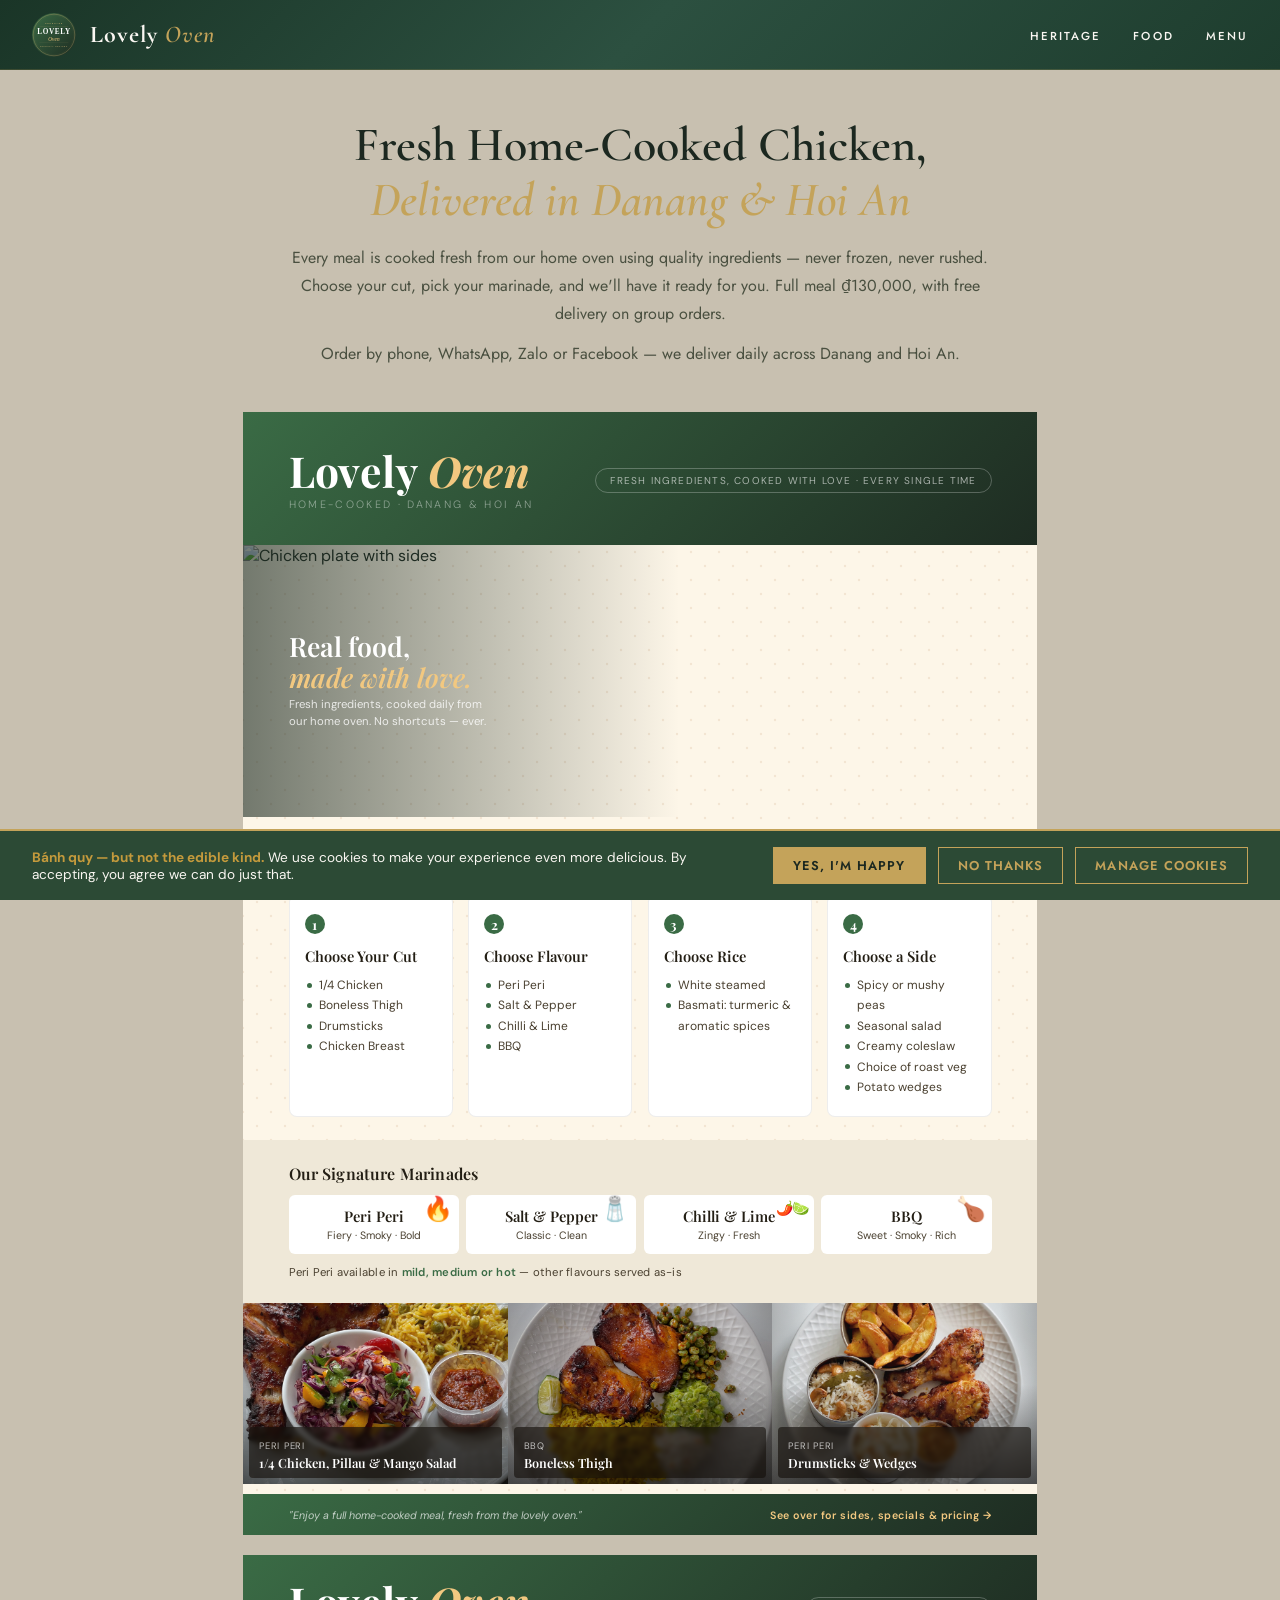
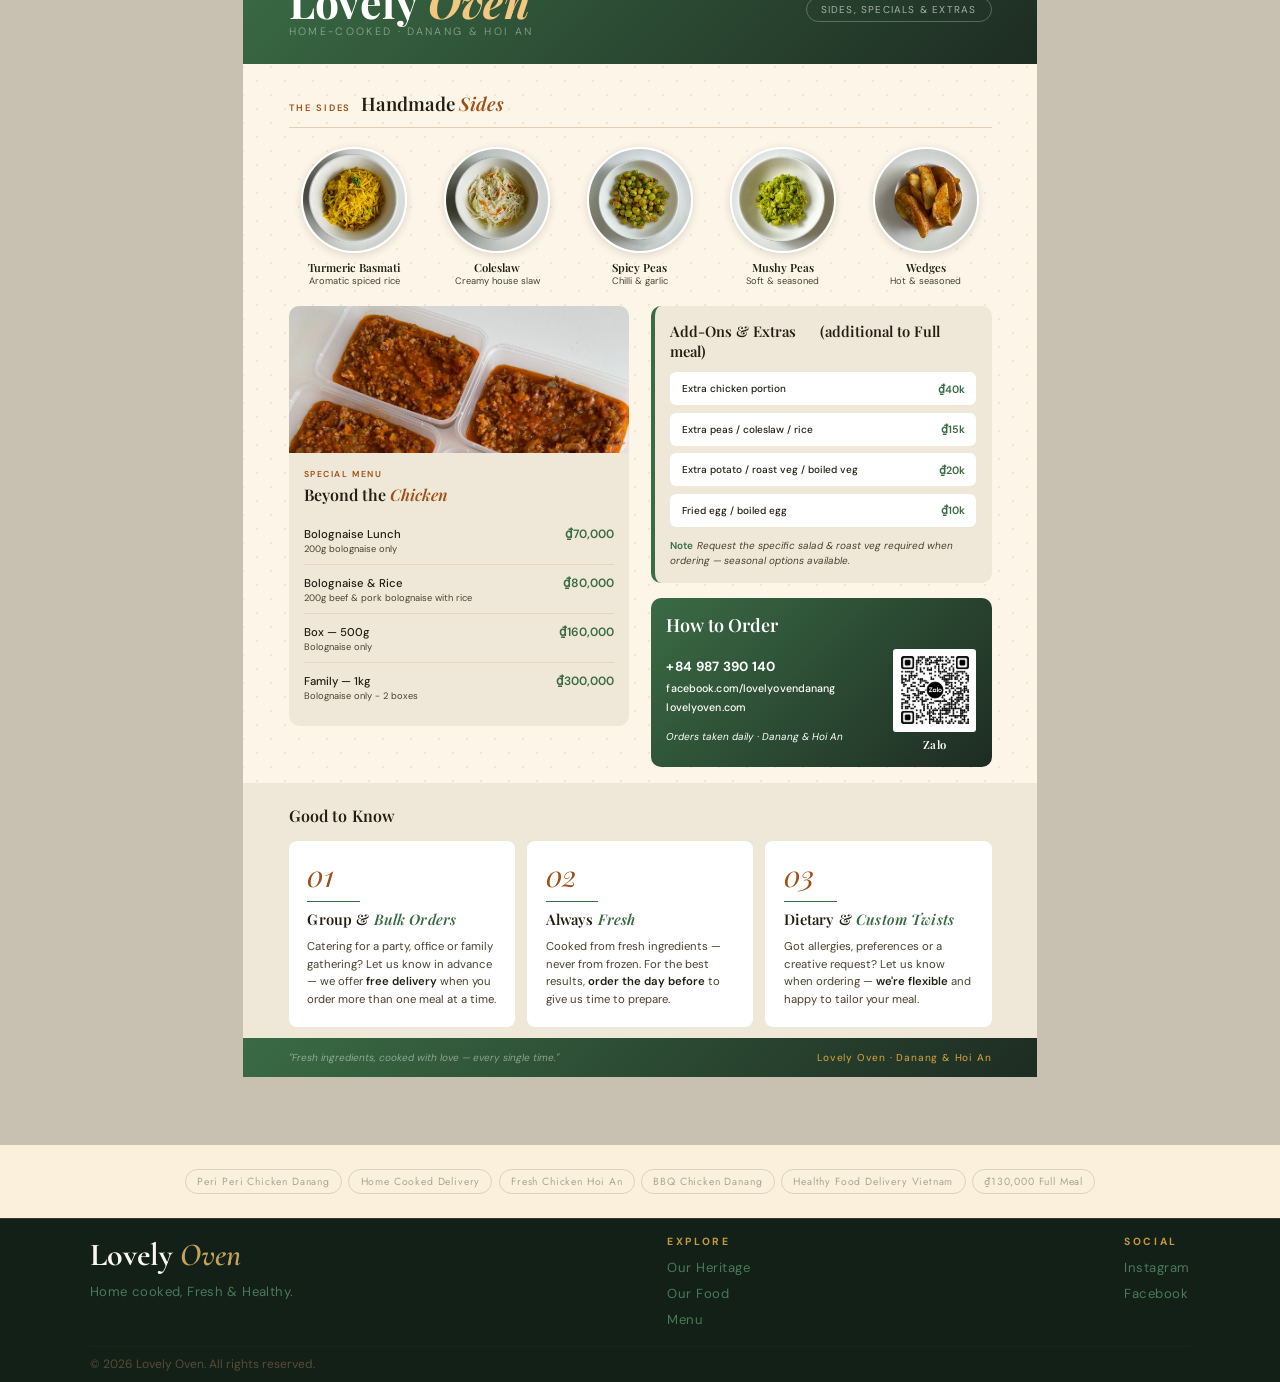
==== commit 049dbbb8: "Add SVG favicon with LO monogram Dark green circle, gold border, white L and gold italic O matching " ====
--- a/menu.html
+++ b/menu.html
@@ -7,6 +7,7 @@
   <link rel="preconnect" href="https://fonts.googleapis.com">
   <link rel="preconnect" href="https://fonts.gstatic.com" crossorigin>
   <link href="https://fonts.googleapis.com/css2?family=Cormorant+Garamond:ital,wght@0,400;0,500;0,600;0,700;1,400;1,500;1,600&family=DM+Sans:wght@300;400;500;600&family=Playfair+Display:ital,wght@0,400;0,600;0,700;1,400;1,600&family=Jost:wght@300;400;500;600;700&display=swap" rel="stylesheet">
+  <link rel="icon" type="image/svg+xml" href="favicon.svg">
   <link rel="stylesheet" href="styles.css">
   <style>
 
--- a/styles.css
+++ b/styles.css
@@ -121,6 +121,49 @@
 .logo-img {
   height: 44px;
   width: auto;
+  position: relative;
+  z-index: 1;
+}
+
+@property --ring-angle {
+  syntax: '<angle>';
+  initial-value: 0deg;
+  inherits: false;
+}
+
+.logo-ring {
+  position: relative;
+  display: inline-flex;
+  align-items: center;
+  justify-content: center;
+  border-radius: 50%;
+}
+
+.logo-ring::before,
+.logo-ring::after {
+  content: '';
+  position: absolute;
+  inset: -4px;
+  border-radius: 50%;
+  background: conic-gradient(from var(--ring-angle),
+    transparent 0%,
+    #4d96ff 15%,
+    #c77dff 30%,
+    #ff6b6b 45%,
+    #ffd93d 58%,
+    #6bcb77 72%,
+    transparent 88%
+  );
+  animation: ring-spin 3s linear infinite;
+}
+
+.logo-ring::after {
+  filter: blur(7px);
+  opacity: 0.65;
+}
+
+@keyframes ring-spin {
+  to { --ring-angle: 360deg; }
 }
 
 .nav-links {
@@ -203,7 +246,9 @@
 /* ── Hero ── */
 .hero {
   min-height: 100vh;
-  background: var(--olive-darker);
+  background-image: url('img/menu/menu-top.jpg');
+  background-size: cover;
+  background-position: center;
   display: flex;
   flex-direction: column;
   align-items: center;
@@ -217,10 +262,7 @@
 .hero-bg {
   position: absolute;
   inset: 0;
-  background:
-    radial-gradient(ellipse 80% 60% at 50% 40%, rgba(74,122,88,0.18) 0%, transparent 70%),
-    radial-gradient(ellipse 60% 50% at 20% 80%, rgba(44,74,53,0.15) 0%, transparent 60%),
-    radial-gradient(ellipse 50% 40% at 80% 10%, rgba(196,163,90,0.10) 0%, transparent 60%);
+  background: rgba(0, 0, 0, 0.48);
 }
 
 /* Lantern decorations */
@@ -396,6 +438,35 @@
 .btn-primary:hover::before { transform: scaleX(1); transform-origin: left; }
 .btn-primary span { position: relative; z-index: 1; }
 
+.btn-ring {
+  position: relative;
+  display: inline-flex;
+  border-radius: 5px;
+}
+
+.btn-ring::before,
+.btn-ring::after {
+  content: '';
+  position: absolute;
+  inset: -4px;
+  border-radius: 7px;
+  background: conic-gradient(from var(--ring-angle),
+    transparent 0%,
+    #4d96ff 15%,
+    #c77dff 30%,
+    #ff6b6b 45%,
+    #ffd93d 58%,
+    #6bcb77 72%,
+    transparent 88%
+  );
+  animation: ring-spin 3s linear infinite;
+}
+
+.btn-ring::after {
+  filter: blur(7px);
+  opacity: 0.65;
+}
+
 /* ── Keyframe Animations ── */
 @keyframes fadeUp {
   from { opacity: 0; transform: translateY(30px); }
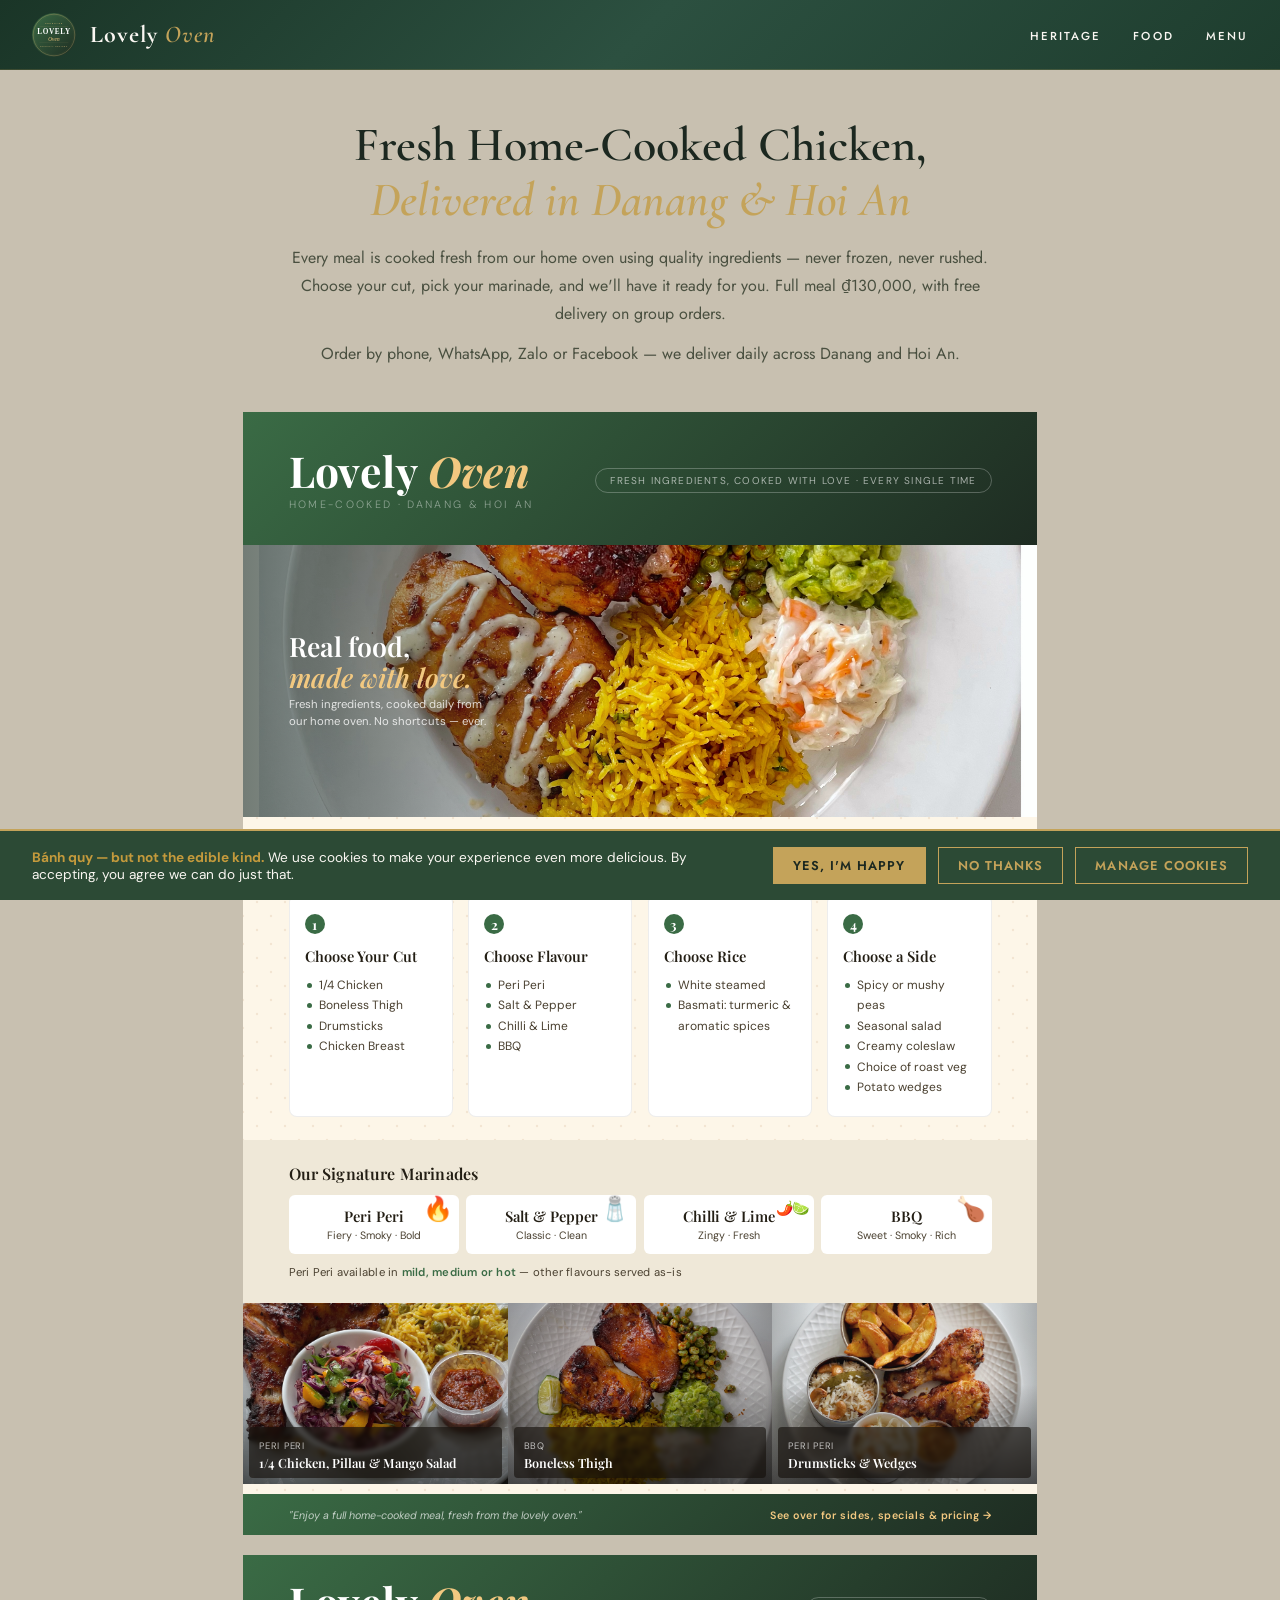
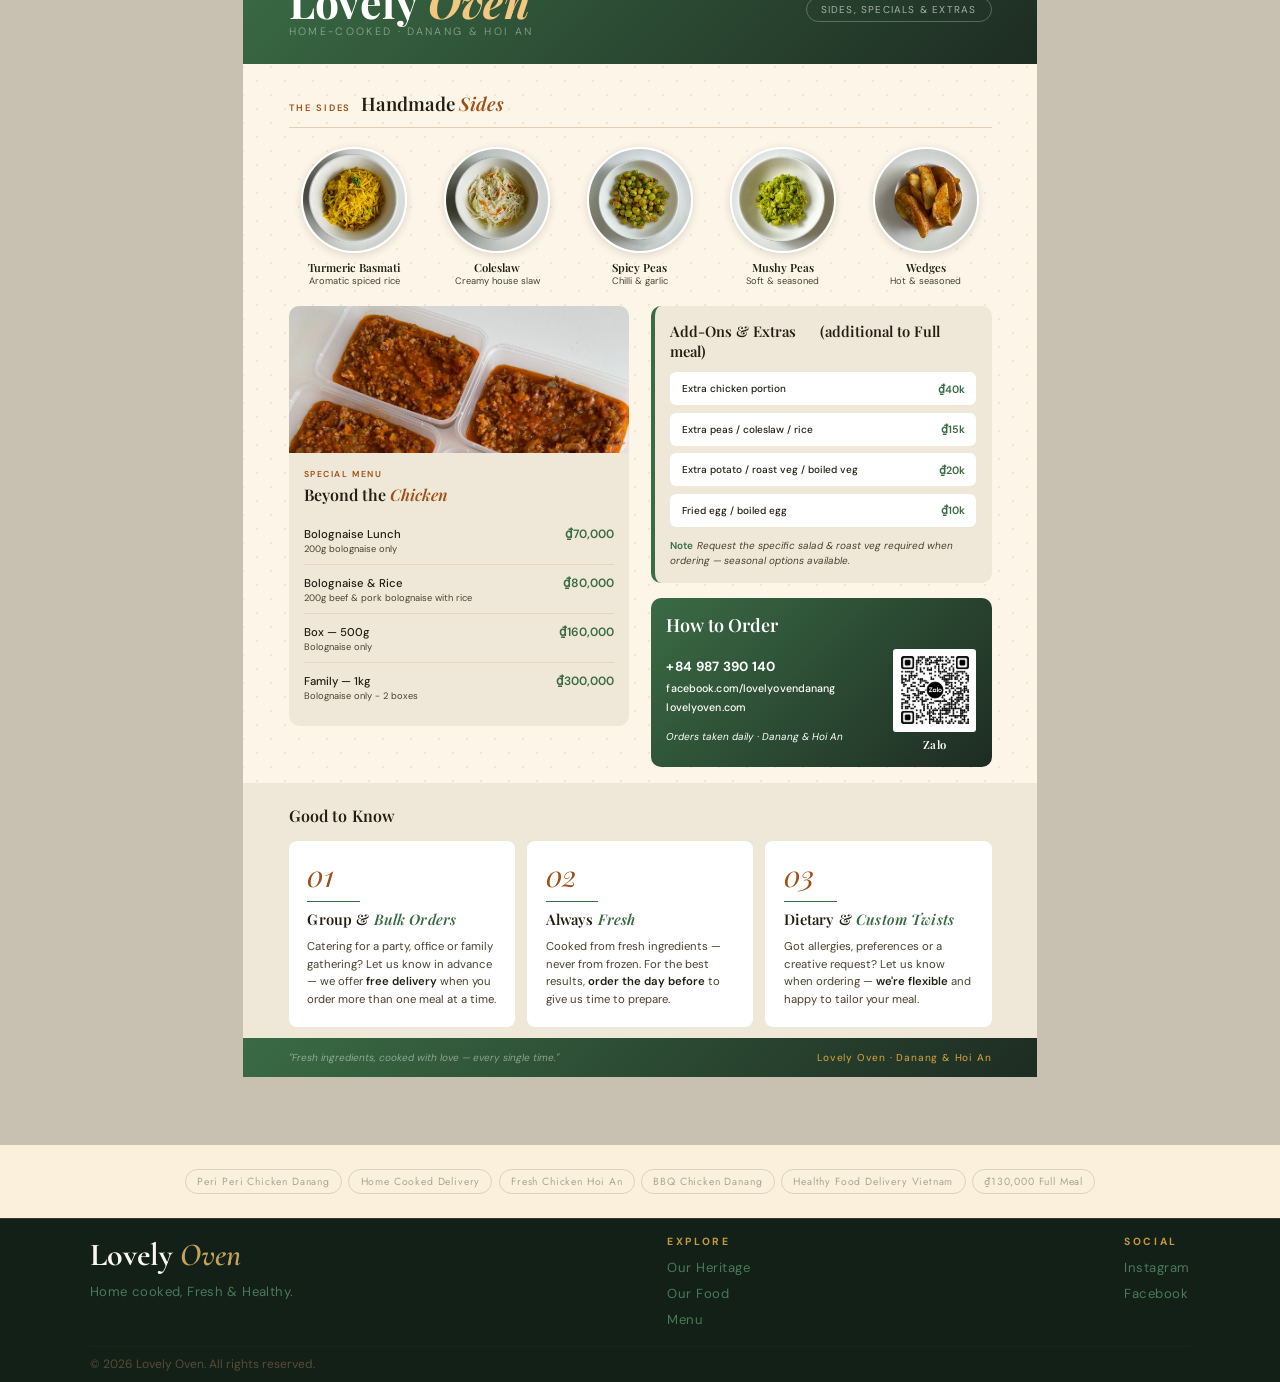
==== commit 23d4950d: "Extract menu inline CSS to menu.css and fix hero image - Moved ~894 lines of inline CSS from menu.ht" ====
--- a/menu.html
+++ b/menu.html
@@ -9,901 +9,7 @@
   <link href="https://fonts.googleapis.com/css2?family=Cormorant+Garamond:ital,wght@0,400;0,500;0,600;0,700;1,400;1,500;1,600&family=DM+Sans:wght@300;400;500;600&family=Playfair+Display:ital,wght@0,400;0,600;0,700;1,400;1,600&family=Jost:wght@300;400;500;600;700&display=swap" rel="stylesheet">
   <link rel="icon" type="image/svg+xml" href="favicon.svg">
   <link rel="stylesheet" href="styles.css">
-  <style>
-
-
-/* ── PRINT SETUP ── */
-@page {
-  size: A4 portrait;
-  margin: 0;
-}
-
-* { margin: 0; padding: 0; box-sizing: border-box; }
-
-:root {
-  --cream: #FDF6E8;
-  --cream-dark: #EFE8D8;
-  --charcoal: #231E14;
-  --charcoal-soft: #4A4030;
-  --terra: #9d4f15;
-  --terra-light: #C05C28;
-  --terra-pale: #F5E0C8;
-  --green: #3A6B45;
-  --green-mid: #4A7255;
-  --green-pale: #D4E8DA;
-  --gold: #C49A3C;
-  --rule: rgba(157,79,21,0.25);
-}
-
-body {
-  font-family: 'DM Sans', sans-serif;
-  background: #c8c0b0;
-  -webkit-print-color-adjust: exact;
-  print-color-adjust: exact;
-}
-
-/* ── PAGES ── */
-.page {
-  width: 210mm;
-  height: 297mm;
-  margin: 0 auto 20px;
-  background: var(--cream);
-  position: relative;
-  overflow: hidden;
-  page-break-after: always;
-  background-image:
-    url("data:image/svg+xml,%3Csvg xmlns='http://www.w3.org/2000/svg' width='28' height='28'%3E%3Ccircle cx='14' cy='14' r='1.2' fill='%239d4f15' opacity='0.10'/%3E%3Ccircle cx='0' cy='0' r='1.2' fill='%239d4f15' opacity='0.10'/%3E%3Ccircle cx='28' cy='0' r='1.2' fill='%239d4f15' opacity='0.10'/%3E%3Ccircle cx='0' cy='28' r='1.2' fill='%239d4f15' opacity='0.10'/%3E%3Ccircle cx='28' cy='28' r='1.2' fill='%239d4f15' opacity='0.10'/%3E%3C/svg%3E");
-}
-
-@media print {
-  body { background: none; }
-  .page { margin: 0; box-shadow: none; }
-}
-
-/* ══════════════════════════════
-   PAGE 1 — FRONT
-══════════════════════════════ */
-
-/* Header band */
-.p1-header {
-  background: linear-gradient(135deg, #3A6B45 0%, #1E2C22 100%);
-  padding: 10mm 12mm 9mm;
-  display: flex;
-  align-items: center;
-  justify-content: space-between;
-  -webkit-print-color-adjust: exact;
-  print-color-adjust: exact;
-}
-.p1-header .brand-name,
-.p2-header .p2-header-brand {
-  font-family: 'Playfair Display', serif;
-  font-size: 32pt;
-  font-weight: 700;
-  color: #fff;
-  letter-spacing: 0.01em;
-  line-height: 1;
-}
-.p1-header .brand-name em { font-style: italic; color: #F2C880; }
-.brand-sub {
-  font-size: 8pt;
-  letter-spacing: 0.22em;
-  text-transform: uppercase;
-  color: rgba(255,255,255,0.45);
-  margin-top: 4px;
-  font-weight: 300;
-}
-.header-badge {
-  border: 1px solid rgba(255,255,255,0.25);
-  border-radius: 40px;
-  padding: 5px 14px;
-  font-size: 7.5pt;
-  letter-spacing: 0.12em;
-  text-transform: uppercase;
-  color: rgba(255,255,255,0.6);
-  white-space: nowrap;
-}
-
-/* Hero photo strip */
-.p1-hero {
-  height: 72mm;
-  position: relative;
-  overflow: hidden;
-}
-.p1-hero img {
-  width: 100%;
-  height: 100%;
-  object-fit: cover;
-  object-position: center 60%;
-  display: block;
-}
-.p1-hero-overlay {
-  position: absolute;
-  inset: 0;
-  background: linear-gradient(to right, rgba(20,14,6,0.55) 0%, rgba(20,14,6,0.0) 60%);
-}
-.p1-hero-text {
-  position: absolute;
-  top: 50%;
-  left: 12mm;
-  transform: translateY(-50%);
-  color: #fff;
-}
-.p1-hero-text h2 {
-  font-family: 'Playfair Display', serif;
-  font-size: 20pt;
-  font-weight: 600;
-  line-height: 1.15;
-}
-.p1-hero-text h2 em { font-style: italic; color: #F2C880; }
-.p1-hero-text p {
-  font-size: 8.5pt;
-  margin-top: 5px;
-  opacity: 0.8;
-  max-width: 55mm;
-  line-height: 1.5;
-}
-
-/* Steps area */
-.p1-steps {
-  padding: 7mm 12mm 6mm;
-}
-.steps-header {
-  display: flex;
-  align-items: baseline;
-  gap: 10px;
-  margin-bottom: 5mm;
-}
-.steps-label {
-  font-size: 8pt;
-  font-weight: 600;
-  letter-spacing: 0.2em;
-  text-transform: uppercase;
-  color: var(--terra);
-}
-.steps-title {
-  font-family: 'Playfair Display', serif;
-  font-size: 17pt;
-  font-weight: 600;
-  color: var(--charcoal);
-}
-.steps-title em { font-style: italic; color: var(--terra); }
-
-.steps-grid {
-  display: grid;
-  grid-template-columns: repeat(4, 1fr);
-  gap: 4mm;
-}
-.step-card {
-  background: #fff;
-  border-radius: 8px;
-  padding: 5mm 4mm;
-  border: 1px solid rgba(0,0,0,0.07);
-}
-.step-num {
-  width: 20px;
-  height: 20px;
-  border-radius: 50%;
-  background: var(--green);
-  color: #fff;
-  font-family: 'Playfair Display', serif;
-  font-size: 10pt;
-  font-weight: 700;
-  display: flex;
-  align-items: center;
-  justify-content: center;
-  margin-bottom: 3mm;
-  -webkit-print-color-adjust: exact;
-  print-color-adjust: exact;
-}
-.step-title {
-  font-family: 'Playfair Display', serif;
-  font-size: 11pt;
-  font-weight: 600;
-  color: var(--charcoal);
-  margin-bottom: 2.5mm;
-}
-.step-options {
-  list-style: none;
-}
-.step-options li {
-  font-size: 9pt;
-  color: var(--charcoal-soft);
-  padding-left: 8px;
-  position: relative;
-  line-height: 1.7;
-}
-.step-options li {
-  padding-left: 14px;
-}
-.step-options li::before {
-  content: '';
-  position: absolute;
-  left: 2px;
-  top: 0.65em;
-  width: 5px;
-  height: 5px;
-  border-radius: 50%;
-  background: var(--green);
-  -webkit-print-color-adjust: exact;
-  print-color-adjust: exact;
-}
-.flavour-card {
-  position: relative;
-}
-.flavour-icon {
-  position: absolute;
-  top: 2px;
-  right: 6px;
-  font-size: 24px;
-  line-height: 1;
-  display: block;
-}
-.flavour-icon-pair {
-  font-size: 14px;
-  letter-spacing: -1px;
-  top: 6px;
-}
-
-/* Flavours band — styled like extras card */
-.p1-flavours {
-  background: #EFE8D8;
-  padding: 6mm 12mm;
-  -webkit-print-color-adjust: exact;
-  print-color-adjust: exact;
-}
-.flavours-label {
-  font-family: 'Playfair Display', serif;
-  font-size: 12pt;
-  font-weight: 600;
-  letter-spacing: 0.01em;
-  text-transform: none;
-  color: var(--charcoal);
-  margin-bottom: 3mm;
-}
-.flavours-row {
-  display: grid;
-  grid-template-columns: repeat(4, 1fr);
-  gap: 2mm;
-}
-.flavour-card {
-  background: #fff;
-  border: none;
-  border-radius: 6px;
-  padding: 3mm 3mm;
-  text-align: center;
-  -webkit-print-color-adjust: exact;
-  print-color-adjust: exact;
-}
-.flavour-name {
-  font-family: 'Playfair Display', serif;
-  font-size: 11pt;
-  font-weight: 600;
-  color: var(--charcoal);
-  display: block;
-}
-.flavour-note {
-  font-size: 8pt;
-  color: var(--charcoal-soft);
-  margin-top: 2px;
-  display: block;
-}
-.spice-note {
-  margin-top: 3mm;
-  font-size: 8.5pt;
-  color: var(--charcoal-soft);
-  text-align: left;
-  letter-spacing: 0.02em;
-}
-.spice-note span { color: var(--green); font-weight: 600; }
-
-/* Meals photo strip */
-.p1-meals {
-  display: grid;
-  grid-template-columns: 1fr 1fr 1fr;
-  gap: 0;
-  height: 48mm;
-}
-.meal-photo {
-  position: relative;
-  overflow: hidden;
-}
-.meal-photo img {
-  width: 100%;
-  height: 100%;
-  object-fit: cover;
-  object-position: center center;
-  display: block;
-  filter: brightness(1.02) contrast(0.96) saturate(0.95);
-}
-/* Middle photo (white plate, much brighter) — dim to match neighbours */
-.meal-photo:nth-child(2) img {
-  filter: brightness(0.82) contrast(1.02) saturate(1) sepia(0.06);
-}
-.meal-photo::before {
-  content: '';
-  position: absolute;
-  inset: 0;
-  background:
-    linear-gradient(to right, rgba(30,28,22,0.18) 0%, transparent 14%, transparent 86%, rgba(30,28,22,0.18) 100%);
-  pointer-events: none;
-  z-index: 1;
-  -webkit-print-color-adjust: exact;
-  print-color-adjust: exact;
-}
-.meal-photo-overlay {
-  position: absolute;
-  inset: 0;
-  background: linear-gradient(to top, rgba(0,0,0,0.6) 0%, transparent 55%);
-}
-.meal-photo-label {
-  position: absolute;
-  bottom: 6px;
-  left: 6px;
-  right: 6px;
-  padding: 6px 10px 7px;
-  color: #fff;
-  background: rgba(20,16,10,0.62);
-  backdrop-filter: blur(2px);
-  border-radius: 4px;
-  z-index: 2;
-  -webkit-print-color-adjust: exact;
-  print-color-adjust: exact;
-}
-.meal-photo-label strong {
-  display: block;
-  font-family: 'Playfair Display', serif;
-  font-size: 9.5pt;
-  font-weight: 600;
-}
-.meal-photo-label span {
-  font-size: 7pt;
-  opacity: 0.7;
-  text-transform: uppercase;
-  letter-spacing: 0.08em;
-}
-
-/* Bottom tagline strip */
-.p1-tagline {
-  position: absolute;
-  bottom: 0;
-  left: 0;
-  right: 0;
-  background: linear-gradient(135deg, #3A6B45 0%, #1E2C22 100%);
-  padding: 3.5mm 12mm;
-  display: flex;
-  align-items: center;
-  justify-content: space-between;
-  -webkit-print-color-adjust: exact;
-  print-color-adjust: exact;
-}
-.p1-tagline p {
-  font-size: 8pt;
-  color: rgba(255,255,255,0.7);
-  font-style: italic;
-}
-.p1-tagline strong {
-  font-size: 8pt;
-  color: #F2C880;
-  font-weight: 600;
-  letter-spacing: 0.05em;
-}
-
-/* ══════════════════════════════
-   PAGE 2 — BACK
-══════════════════════════════ */
-
-.p2-header {
-  background: linear-gradient(135deg, #3A6B45 0%, #1E2C22 100%);
-  padding: 7mm 12mm;
-  display: flex;
-  align-items: center;
-  justify-content: space-between;
-  -webkit-print-color-adjust: exact;
-  print-color-adjust: exact;
-}
-.p2-header-brand {
-  font-family: 'Playfair Display', serif;
-  font-size: 18pt;
-  font-weight: 700;
-  color: #fff;
-  letter-spacing: 0.02em;
-}
-.p2-header-brand em { font-style: italic; }
-.p2-header-right {
-  font-size: 8pt;
-  color: rgba(255,255,255,0.75);
-  text-align: right;
-  line-height: 1.6;
-}
-
-/* Sides section */
-.p2-sides {
-  padding: 7mm 12mm 5mm;
-}
-.sec-header {
-  display: flex;
-  align-items: baseline;
-  gap: 10px;
-  margin-bottom: 5mm;
-  border-bottom: 1px solid var(--rule);
-  padding-bottom: 3mm;
-}
-.sec-label {
-  font-size: 7pt;
-  font-weight: 600;
-  letter-spacing: 0.2em;
-  text-transform: uppercase;
-  color: var(--terra);
-}
-.sec-title {
-  font-family: 'Playfair Display', serif;
-  font-size: 14pt;
-  font-weight: 600;
-  color: var(--charcoal);
-}
-.sec-title em { font-style: italic; color: var(--terra); }
-
-.sides-grid {
-  display: grid;
-  grid-template-columns: repeat(5, 1fr);
-  gap: 3mm;
-}
-.side-item { text-align: center; }
-.side-circle {
-  width: 28mm;
-  height: 28mm;
-  border-radius: 50%;
-  overflow: hidden;
-  margin: 0 auto 2mm;
-  border: 2.5px solid #fff;
-  box-shadow: 0 2px 8px rgba(0,0,0,0.14);
-}
-.side-circle img {
-  width: 100%;
-  height: 100%;
-  object-fit: cover;
-  display: block;
-}
-.side-name {
-  font-family: 'Playfair Display', serif;
-  font-size: 8.5pt;
-  font-weight: 600;
-  color: var(--charcoal);
-  line-height: 1.2;
-}
-.side-sub {
-  font-size: 7pt;
-  color: var(--charcoal-soft);
-  margin-top: 1px;
-}
-
-/* Two-column layout for bottom half */
-.p2-cols {
-  padding: 0 12mm 0;
-  display: grid;
-  grid-template-columns: 1fr 1fr;
-  gap: 6mm;
-}
-
-/* Special menu */
-.special-card {
-  background: #EFE8D8;
-  border-radius: 10px;
-  overflow: hidden;
-  -webkit-print-color-adjust: exact;
-  print-color-adjust: exact;
-}
-.special-photo {
-  height: 39mm;
-  overflow: hidden;
-}
-.special-photo img {
-  width: 100%;
-  height: 100%;
-  object-fit: cover;
-  object-position: center 25%;
-}
-.special-body { padding: 4mm; }
-.special-sec-label {
-  font-size: 6.5pt;
-  font-weight: 600;
-  letter-spacing: 0.18em;
-  text-transform: uppercase;
-  color: var(--terra);
-  margin-bottom: 1mm;
-}
-.special-title {
-  font-family: 'Playfair Display', serif;
-  font-size: 12pt;
-  font-weight: 600;
-  color: var(--charcoal);
-  margin-bottom: 3mm;
-}
-.special-title em { font-style: italic; color: var(--terra); }
-.price-row {
-  display: flex;
-  justify-content: space-between;
-  align-items: baseline;
-  padding: 2.5mm 0;
-  border-bottom: 1px solid rgba(192,92,40,0.15);
-}
-.price-row:last-child { border-bottom: none; }
-.price-item-name {
-  font-size: 8.5pt;
-  color: var(--charcoal);
-  font-weight: 500;
-}
-.price-item-desc {
-  font-size: 7pt;
-  color: var(--charcoal-soft);
-  display: block;
-  margin-top: 1px;
-}
-.price-amount {
-  font-size: 9pt;
-  font-weight: 600;
-  color: var(--green);
-  white-space: nowrap;
-  flex-shrink: 0;
-  margin-left: 6px;
-}
-
-/* Extras + contact right col */
-.right-col {}
-
-.extras-card {
-  background: #EFE8D8;
-  border-left: 4px solid var(--green);
-  border-radius: 10px;
-  padding: 4mm;
-  margin-bottom: 4mm;
-  -webkit-print-color-adjust: exact;
-  print-color-adjust: exact;
-}
-.extras-title {
-  font-family: 'Playfair Display', serif;
-  font-size: 11pt;
-  font-weight: 600;
-  color: var(--charcoal);
-  margin-bottom: 3mm;
-}
-.extras-grid {
-  display: grid;
-  grid-template-columns: 1fr;
-  gap: 2mm;
-}
-.extras-note {
-  margin-top: 3mm;
-  font-size: 7.5pt;
-  color: var(--charcoal-soft);
-  line-height: 1.5;
-  font-style: italic;
-}
-.extras-note strong { color: var(--green); font-style: normal; font-weight: 600; margin-right: 4px; }
-.extra-row {
-  background: #fff;
-  border-radius: 6px;
-  padding: 2.5mm 3mm;
-  display: flex;
-  justify-content: space-between;
-  align-items: center;
-}
-.extra-name { font-size: 7.5pt; color: var(--charcoal); font-weight: 500; }
-.extra-price { font-size: 8pt; font-weight: 600; color: var(--green); }
-
-.cookies-note {
-  background: #fff;
-  border-left: 3px solid var(--green);
-  border-radius: 0 8px 8px 0;
-  padding: 3mm 4mm;
-  margin-bottom: 4mm;
-  font-size: 8pt;
-  color: var(--charcoal-soft);
-  line-height: 1.5;
-  -webkit-print-color-adjust: exact;
-  print-color-adjust: exact;
-}
-.cookies-note strong { color: var(--charcoal); display: block; font-size: 9pt; margin-bottom: 1mm; }
-
-.contact-card {
-  background: linear-gradient(135deg, #3A6B45 0%, #1E2C22 100%);
-  border-radius: 10px;
-  padding: 4mm;
-  -webkit-print-color-adjust: exact;
-  print-color-adjust: exact;
-}
-.contact-card h4 {
-  font-family: 'Playfair Display', serif;
-  font-size: 11pt;
-  font-weight: 600;
-  color: #fff;
-  margin-bottom: 3mm;
-}
-.contact-line {
-  font-size: 8pt;
-  color: rgba(255,255,255,0.6);
-  line-height: 1.8;
-}
-.contact-line strong { color: #fff; font-weight: 700; font-size: 10pt; letter-spacing: 0.02em; }
-.contact-card-body {
-  display: grid;
-  grid-template-columns: 1fr auto;
-  gap: 4mm;
-  align-items: center;
-}
-.contact-link {
-  color: #fff;
-  font-weight: 500;
-  letter-spacing: 0.01em;
-}
-.contact-sub {
-  color: rgba(255,255,255,0.45);
-  font-size: 7.5pt;
-  font-style: italic;
-  display: inline-block;
-  margin-top: 1.5mm;
-}
-.contact-qr {
-  display: flex;
-  flex-direction: column;
-  align-items: center;
-  gap: 1.5mm;
-}
-.contact-qr-box {
-  width: 22mm;
-  height: 22mm;
-  background: #fff;
-  border-radius: 3px;
-  padding: 1mm;
-  -webkit-print-color-adjust: exact;
-  print-color-adjust: exact;
-}
-.contact-qr-box img {
-  width: 100%;
-  height: 100%;
-  object-fit: contain;
-  display: block;
-}
-.contact-qr-label {
-  font-family: 'Playfair Display', serif;
-  font-size: 8.5pt;
-  font-weight: 600;
-  color: #F2C880;
-  letter-spacing: 0.05em;
-}
-
-/* Bottom info band — styled like marinades */
-.p2-info-band {
-  background: #EFE8D8;
-  padding: 6mm 12mm 7mm;
-  margin-top: 4mm;
-  -webkit-print-color-adjust: exact;
-  print-color-adjust: exact;
-}
-.info-band-label {
-  font-family: 'Playfair Display', serif;
-  font-size: 12pt;
-  font-weight: 600;
-  color: var(--charcoal);
-  margin-bottom: 4mm;
-  letter-spacing: 0.01em;
-}
-.info-band-row {
-  display: grid;
-  grid-template-columns: repeat(3, 1fr);
-  gap: 3mm;
-  align-items: stretch;
-}
-.info-tile {
-  background: #fff;
-  border-radius: 8px;
-  padding: 5mm 5mm 5mm;
-  display: flex;
-  flex-direction: column;
-  gap: 2.5mm;
-  position: relative;
-  -webkit-print-color-adjust: exact;
-  print-color-adjust: exact;
-}
-.info-tile-num {
-  font-family: 'Playfair Display', serif;
-  font-style: italic;
-  font-size: 22pt;
-  font-weight: 400;
-  color: var(--terra);
-  line-height: 1;
-  letter-spacing: -0.02em;
-}
-.info-tile-rule {
-  width: 14mm;
-  height: 1px;
-  background: var(--green);
-  margin-top: 0.5mm;
-  -webkit-print-color-adjust: exact;
-  print-color-adjust: exact;
-}
-.info-tile-title {
-  font-family: 'Playfair Display', serif;
-  font-size: 11pt;
-  font-weight: 600;
-  color: var(--charcoal);
-  letter-spacing: 0.01em;
-  line-height: 1.2;
-}
-.info-tile-title em { font-style: italic; color: var(--green); }
-.info-tile-body {
-  font-size: 8.5pt;
-  color: var(--charcoal-soft);
-  line-height: 1.55;
-}
-.info-tile-body strong { color: var(--charcoal); font-weight: 600; }
-.info-card {
-  background: #fff;
-  border: none;
-  border-radius: 8px;
-  padding: 4mm 5mm;
-  display: flex;
-  flex-direction: column;
-  justify-content: center;
-  gap: 2.5mm;
-  -webkit-print-color-adjust: exact;
-  print-color-adjust: exact;
-}
-.info-card .info-line {
-  font-size: 9pt;
-  color: var(--charcoal-soft);
-  line-height: 1.55;
-  display: flex;
-  align-items: flex-start;
-  gap: 6px;
-}
-.info-card .info-line strong {
-  color: var(--charcoal);
-  font-weight: 600;
-}
-.info-card .info-line .lbl {
-  font-family: 'Playfair Display', serif;
-  font-size: 9pt;
-  color: var(--green);
-  font-weight: 600;
-  min-width: 22mm;
-  flex-shrink: 0;
-}
-.info-qr-card {
-  background: #fff;
-  border-radius: 8px;
-  padding: 4mm;
-  display: grid;
-  grid-template-columns: auto 1fr;
-  gap: 4mm;
-  align-items: center;
-  -webkit-print-color-adjust: exact;
-  print-color-adjust: exact;
-}
-.qr-box {
-  width: 26mm;
-  height: 26mm;
-  background: #fff;
-  border-radius: 3px;
-  overflow: hidden;
-  -webkit-print-color-adjust: exact;
-  print-color-adjust: exact;
-}
-.qr-box img {
-  width: 100%;
-  height: 100%;
-  object-fit: contain;
-  display: block;
-}
-.qr-meta-title {
-  font-family: 'Playfair Display', serif;
-  font-size: 10.5pt;
-  font-weight: 600;
-  color: var(--charcoal);
-  margin-bottom: 1.5mm;
-}
-.qr-meta-line {
-  font-size: 8.5pt;
-  color: var(--charcoal-soft);
-  line-height: 1.5;
-}
-.qr-meta-line strong {
-  color: var(--green);
-  font-weight: 600;
-  display: block;
-  margin-bottom: 1mm;
-}
-.info-blank-card {
-  background: #fff;
-  border-radius: 8px;
-  min-height: 32mm;
-  -webkit-print-color-adjust: exact;
-  print-color-adjust: exact;
-}
-
-/* Footer strip */
-.p2-footer {
-  position: absolute;
-  bottom: 0;
-  left: 0;
-  right: 0;
-  background: linear-gradient(135deg, #3A6B45 0%, #1E2C22 100%);
-  padding: 3.5mm 12mm;
-  display: flex;
-  align-items: center;
-  justify-content: space-between;
-  -webkit-print-color-adjust: exact;
-  print-color-adjust: exact;
-}
-.p2-footer p {
-  font-size: 7.5pt;
-  color: rgba(255,255,255,0.45);
-  font-style: italic;
-}
-.p2-footer strong {
-  font-size: 7.5pt;
-  color: var(--gold);
-  font-weight: 500;
-  letter-spacing: 0.08em;
-}
-
-
-/* ── Site wrapper overrides for web viewing ── */
-body {
-  font-family: 'DM Sans', sans-serif;
-  background: #c8c0b0;
-}
-.menu-page-wrapper {
-  padding-top: 70px;
-  padding-bottom: 3rem;
-}
-.menu-intro {
-  width: 210mm;
-  max-width: 100%;
-  margin: 0 auto;
-  padding: 3rem 0 2rem;
-  text-align: center;
-}
-.menu-intro h1 {
-  font-family: 'Cormorant Garamond', serif;
-  font-size: clamp(2rem, 4vw, 3rem);
-  font-weight: 600;
-  color: var(--ink);
-  line-height: 1.15;
-  margin-bottom: 1rem;
-}
-.menu-intro h1 em {
-  font-style: italic;
-  color: var(--accent);
-}
-.menu-intro p {
-  font-family: 'Jost', sans-serif;
-  font-size: 1rem;
-  color: var(--text-muted);
-  line-height: 1.75;
-  max-width: 720px;
-  margin: 0 auto 0.75rem;
-}
-.menu-tags-footer {
-  display: flex;
-  flex-wrap: wrap;
-  justify-content: center;
-  gap: 0.4rem;
-  padding: 1.5rem 2rem;
-  background: var(--olive);
-}
-.menu-tag {
-  font-family: 'Jost', sans-serif;
-  font-size: 0.65rem;
-  font-weight: 400;
-  letter-spacing: 0.08em;
-  color: rgba(74,80,64,0.45);
-  background: transparent;
-  border: 1px solid rgba(74,80,64,0.18);
-  padding: 0.25rem 0.7rem;
-  border-radius: 20px;
-}
-  </style>
+  <link rel="stylesheet" href="menu.css">
 </head>
 <body>
 
@@ -954,7 +60,7 @@
 
   <!-- Hero photo -->
   <div class="p1-hero">
-    <img src="img/menu/d5ae4923.jpg" alt="Chicken plate with sides">
+    <img src="img/menu/menu-top.jpg" alt="Chicken plate with sides">
     <div class="p1-hero-overlay" style="background:linear-gradient(to right,rgba(30,44,34,0.62) 0%,rgba(30,44,34,0.0) 55%)"></div>
     <div class="p1-hero-text">
       <h2>Real food,<br><em>made with love.</em></h2>
--- a/menu.css
+++ b/menu.css
@@ -0,0 +1,886 @@
+/* ── PRINT SETUP ── */
+@page {
+  size: A4 portrait;
+  margin: 0;
+}
+
+* { margin: 0; padding: 0; box-sizing: border-box; }
+
+:root {
+  --cream: #FDF6E8;
+  --cream-dark: #EFE8D8;
+  --charcoal: #231E14;
+  --charcoal-soft: #4A4030;
+  --terra: #9d4f15;
+  --terra-light: #C05C28;
+  --terra-pale: #F5E0C8;
+  --green: #3A6B45;
+  --green-mid: #4A7255;
+  --green-pale: #D4E8DA;
+  --gold: #C49A3C;
+  --rule: rgba(157,79,21,0.25);
+}
+
+body {
+  font-family: 'DM Sans', sans-serif;
+  background: #c8c0b0;
+  -webkit-print-color-adjust: exact;
+  print-color-adjust: exact;
+}
+
+/* ── PAGES ── */
+.page {
+  width: 210mm;
+  height: 297mm;
+  margin: 0 auto 20px;
+  background: var(--cream);
+  position: relative;
+  overflow: hidden;
+  page-break-after: always;
+  background-image:
+    url("data:image/svg+xml,%3Csvg xmlns='http://www.w3.org/2000/svg' width='28' height='28'%3E%3Ccircle cx='14' cy='14' r='1.2' fill='%239d4f15' opacity='0.10'/%3E%3Ccircle cx='0' cy='0' r='1.2' fill='%239d4f15' opacity='0.10'/%3E%3Ccircle cx='28' cy='0' r='1.2' fill='%239d4f15' opacity='0.10'/%3E%3Ccircle cx='0' cy='28' r='1.2' fill='%239d4f15' opacity='0.10'/%3E%3Ccircle cx='28' cy='28' r='1.2' fill='%239d4f15' opacity='0.10'/%3E%3C/svg%3E");
+}
+
+@media print {
+  body { background: none; }
+  .page { margin: 0; box-shadow: none; }
+}
+
+/* ══════════════════════════════
+   PAGE 1 — FRONT
+══════════════════════════════ */
+
+/* Header band */
+.p1-header {
+  background: linear-gradient(135deg, #3A6B45 0%, #1E2C22 100%);
+  padding: 10mm 12mm 9mm;
+  display: flex;
+  align-items: center;
+  justify-content: space-between;
+  -webkit-print-color-adjust: exact;
+  print-color-adjust: exact;
+}
+.p1-header .brand-name,
+.p2-header .p2-header-brand {
+  font-family: 'Playfair Display', serif;
+  font-size: 32pt;
+  font-weight: 700;
+  color: #fff;
+  letter-spacing: 0.01em;
+  line-height: 1;
+}
+.p1-header .brand-name em { font-style: italic; color: #F2C880; }
+.brand-sub {
+  font-size: 8pt;
+  letter-spacing: 0.22em;
+  text-transform: uppercase;
+  color: rgba(255,255,255,0.45);
+  margin-top: 4px;
+  font-weight: 300;
+}
+.header-badge {
+  border: 1px solid rgba(255,255,255,0.25);
+  border-radius: 40px;
+  padding: 5px 14px;
+  font-size: 7.5pt;
+  letter-spacing: 0.12em;
+  text-transform: uppercase;
+  color: rgba(255,255,255,0.6);
+  white-space: nowrap;
+}
+
+/* Hero photo strip */
+.p1-hero {
+  height: 72mm;
+  position: relative;
+  overflow: hidden;
+}
+.p1-hero img {
+  width: 100%;
+  height: 100%;
+  object-fit: cover;
+  object-position: center 60%;
+  display: block;
+}
+.p1-hero-overlay {
+  position: absolute;
+  inset: 0;
+  background: linear-gradient(to right, rgba(20,14,6,0.55) 0%, rgba(20,14,6,0.0) 60%);
+}
+.p1-hero-text {
+  position: absolute;
+  top: 50%;
+  left: 12mm;
+  transform: translateY(-50%);
+  color: #fff;
+}
+.p1-hero-text h2 {
+  font-family: 'Playfair Display', serif;
+  font-size: 20pt;
+  font-weight: 600;
+  line-height: 1.15;
+}
+.p1-hero-text h2 em { font-style: italic; color: #F2C880; }
+.p1-hero-text p {
+  font-size: 8.5pt;
+  margin-top: 5px;
+  opacity: 0.8;
+  max-width: 55mm;
+  line-height: 1.5;
+}
+
+/* Steps area */
+.p1-steps {
+  padding: 7mm 12mm 6mm;
+}
+.steps-header {
+  display: flex;
+  align-items: baseline;
+  gap: 10px;
+  margin-bottom: 5mm;
+}
+.steps-label {
+  font-size: 8pt;
+  font-weight: 600;
+  letter-spacing: 0.2em;
+  text-transform: uppercase;
+  color: var(--terra);
+}
+.steps-title {
+  font-family: 'Playfair Display', serif;
+  font-size: 17pt;
+  font-weight: 600;
+  color: var(--charcoal);
+}
+.steps-title em { font-style: italic; color: var(--terra); }
+
+.steps-grid {
+  display: grid;
+  grid-template-columns: repeat(4, 1fr);
+  gap: 4mm;
+}
+.step-card {
+  background: #fff;
+  border-radius: 8px;
+  padding: 5mm 4mm;
+  border: 1px solid rgba(0,0,0,0.07);
+}
+.step-num {
+  width: 20px;
+  height: 20px;
+  border-radius: 50%;
+  background: var(--green);
+  color: #fff;
+  font-family: 'Playfair Display', serif;
+  font-size: 10pt;
+  font-weight: 700;
+  display: flex;
+  align-items: center;
+  justify-content: center;
+  margin-bottom: 3mm;
+  -webkit-print-color-adjust: exact;
+  print-color-adjust: exact;
+}
+.step-title {
+  font-family: 'Playfair Display', serif;
+  font-size: 11pt;
+  font-weight: 600;
+  color: var(--charcoal);
+  margin-bottom: 2.5mm;
+}
+.step-options {
+  list-style: none;
+}
+.step-options li {
+  font-size: 9pt;
+  color: var(--charcoal-soft);
+  padding-left: 14px;
+  position: relative;
+  line-height: 1.7;
+}
+.step-options li::before {
+  content: '';
+  position: absolute;
+  left: 2px;
+  top: 0.65em;
+  width: 5px;
+  height: 5px;
+  border-radius: 50%;
+  background: var(--green);
+  -webkit-print-color-adjust: exact;
+  print-color-adjust: exact;
+}
+.flavour-card {
+  position: relative;
+}
+.flavour-icon {
+  position: absolute;
+  top: 2px;
+  right: 6px;
+  font-size: 24px;
+  line-height: 1;
+  display: block;
+}
+.flavour-icon-pair {
+  font-size: 14px;
+  letter-spacing: -1px;
+  top: 6px;
+}
+
+/* Flavours band */
+.p1-flavours {
+  background: #EFE8D8;
+  padding: 6mm 12mm;
+  -webkit-print-color-adjust: exact;
+  print-color-adjust: exact;
+}
+.flavours-label {
+  font-family: 'Playfair Display', serif;
+  font-size: 12pt;
+  font-weight: 600;
+  letter-spacing: 0.01em;
+  text-transform: none;
+  color: var(--charcoal);
+  margin-bottom: 3mm;
+}
+.flavours-row {
+  display: grid;
+  grid-template-columns: repeat(4, 1fr);
+  gap: 2mm;
+}
+.flavour-card {
+  background: #fff;
+  border: none;
+  border-radius: 6px;
+  padding: 3mm 3mm;
+  text-align: center;
+  -webkit-print-color-adjust: exact;
+  print-color-adjust: exact;
+}
+.flavour-name {
+  font-family: 'Playfair Display', serif;
+  font-size: 11pt;
+  font-weight: 600;
+  color: var(--charcoal);
+  display: block;
+}
+.flavour-note {
+  font-size: 8pt;
+  color: var(--charcoal-soft);
+  margin-top: 2px;
+  display: block;
+}
+.spice-note {
+  margin-top: 3mm;
+  font-size: 8.5pt;
+  color: var(--charcoal-soft);
+  text-align: left;
+  letter-spacing: 0.02em;
+}
+.spice-note span { color: var(--green); font-weight: 600; }
+
+/* Meals photo strip */
+.p1-meals {
+  display: grid;
+  grid-template-columns: 1fr 1fr 1fr;
+  gap: 0;
+  height: 48mm;
+}
+.meal-photo {
+  position: relative;
+  overflow: hidden;
+}
+.meal-photo img {
+  width: 100%;
+  height: 100%;
+  object-fit: cover;
+  object-position: center center;
+  display: block;
+  filter: brightness(1.02) contrast(0.96) saturate(0.95);
+}
+.meal-photo:nth-child(2) img {
+  filter: brightness(0.82) contrast(1.02) saturate(1) sepia(0.06);
+}
+.meal-photo::before {
+  content: '';
+  position: absolute;
+  inset: 0;
+  background:
+    linear-gradient(to right, rgba(30,28,22,0.18) 0%, transparent 14%, transparent 86%, rgba(30,28,22,0.18) 100%);
+  pointer-events: none;
+  z-index: 1;
+  -webkit-print-color-adjust: exact;
+  print-color-adjust: exact;
+}
+.meal-photo-overlay {
+  position: absolute;
+  inset: 0;
+  background: linear-gradient(to top, rgba(0,0,0,0.6) 0%, transparent 55%);
+}
+.meal-photo-label {
+  position: absolute;
+  bottom: 6px;
+  left: 6px;
+  right: 6px;
+  padding: 6px 10px 7px;
+  color: #fff;
+  background: rgba(20,16,10,0.62);
+  backdrop-filter: blur(2px);
+  border-radius: 4px;
+  z-index: 2;
+  -webkit-print-color-adjust: exact;
+  print-color-adjust: exact;
+}
+.meal-photo-label strong {
+  display: block;
+  font-family: 'Playfair Display', serif;
+  font-size: 9.5pt;
+  font-weight: 600;
+}
+.meal-photo-label span {
+  font-size: 7pt;
+  opacity: 0.7;
+  text-transform: uppercase;
+  letter-spacing: 0.08em;
+}
+
+/* Bottom tagline strip */
+.p1-tagline {
+  position: absolute;
+  bottom: 0;
+  left: 0;
+  right: 0;
+  background: linear-gradient(135deg, #3A6B45 0%, #1E2C22 100%);
+  padding: 3.5mm 12mm;
+  display: flex;
+  align-items: center;
+  justify-content: space-between;
+  -webkit-print-color-adjust: exact;
+  print-color-adjust: exact;
+}
+.p1-tagline p {
+  font-size: 8pt;
+  color: rgba(255,255,255,0.7);
+  font-style: italic;
+}
+.p1-tagline strong {
+  font-size: 8pt;
+  color: #F2C880;
+  font-weight: 600;
+  letter-spacing: 0.05em;
+}
+
+/* ══════════════════════════════
+   PAGE 2 — BACK
+══════════════════════════════ */
+
+.p2-header {
+  background: linear-gradient(135deg, #3A6B45 0%, #1E2C22 100%);
+  padding: 7mm 12mm;
+  display: flex;
+  align-items: center;
+  justify-content: space-between;
+  -webkit-print-color-adjust: exact;
+  print-color-adjust: exact;
+}
+.p2-header-brand {
+  font-family: 'Playfair Display', serif;
+  font-size: 18pt;
+  font-weight: 700;
+  color: #fff;
+  letter-spacing: 0.02em;
+}
+.p2-header-brand em { font-style: italic; }
+.p2-header-right {
+  font-size: 8pt;
+  color: rgba(255,255,255,0.75);
+  text-align: right;
+  line-height: 1.6;
+}
+
+/* Sides section */
+.p2-sides {
+  padding: 7mm 12mm 5mm;
+}
+.sec-header {
+  display: flex;
+  align-items: baseline;
+  gap: 10px;
+  margin-bottom: 5mm;
+  border-bottom: 1px solid var(--rule);
+  padding-bottom: 3mm;
+}
+.sec-label {
+  font-size: 7pt;
+  font-weight: 600;
+  letter-spacing: 0.2em;
+  text-transform: uppercase;
+  color: var(--terra);
+}
+.sec-title {
+  font-family: 'Playfair Display', serif;
+  font-size: 14pt;
+  font-weight: 600;
+  color: var(--charcoal);
+}
+.sec-title em { font-style: italic; color: var(--terra); }
+
+.sides-grid {
+  display: grid;
+  grid-template-columns: repeat(5, 1fr);
+  gap: 3mm;
+}
+.side-item { text-align: center; }
+.side-circle {
+  width: 28mm;
+  height: 28mm;
+  border-radius: 50%;
+  overflow: hidden;
+  margin: 0 auto 2mm;
+  border: 2.5px solid #fff;
+  box-shadow: 0 2px 8px rgba(0,0,0,0.14);
+}
+.side-circle img {
+  width: 100%;
+  height: 100%;
+  object-fit: cover;
+  display: block;
+}
+.side-name {
+  font-family: 'Playfair Display', serif;
+  font-size: 8.5pt;
+  font-weight: 600;
+  color: var(--charcoal);
+  line-height: 1.2;
+}
+.side-sub {
+  font-size: 7pt;
+  color: var(--charcoal-soft);
+  margin-top: 1px;
+}
+
+/* Two-column layout for bottom half */
+.p2-cols {
+  padding: 0 12mm 0;
+  display: grid;
+  grid-template-columns: 1fr 1fr;
+  gap: 6mm;
+}
+
+/* Special menu */
+.special-card {
+  background: #EFE8D8;
+  border-radius: 10px;
+  overflow: hidden;
+  -webkit-print-color-adjust: exact;
+  print-color-adjust: exact;
+}
+.special-photo {
+  height: 39mm;
+  overflow: hidden;
+}
+.special-photo img {
+  width: 100%;
+  height: 100%;
+  object-fit: cover;
+  object-position: center 25%;
+}
+.special-body { padding: 4mm; }
+.special-sec-label {
+  font-size: 6.5pt;
+  font-weight: 600;
+  letter-spacing: 0.18em;
+  text-transform: uppercase;
+  color: var(--terra);
+  margin-bottom: 1mm;
+}
+.special-title {
+  font-family: 'Playfair Display', serif;
+  font-size: 12pt;
+  font-weight: 600;
+  color: var(--charcoal);
+  margin-bottom: 3mm;
+}
+.special-title em { font-style: italic; color: var(--terra); }
+.price-row {
+  display: flex;
+  justify-content: space-between;
+  align-items: baseline;
+  padding: 2.5mm 0;
+  border-bottom: 1px solid rgba(192,92,40,0.15);
+}
+.price-row:last-child { border-bottom: none; }
+.price-item-name {
+  font-size: 8.5pt;
+  color: var(--charcoal);
+  font-weight: 500;
+}
+.price-item-desc {
+  font-size: 7pt;
+  color: var(--charcoal-soft);
+  display: block;
+  margin-top: 1px;
+}
+.price-amount {
+  font-size: 9pt;
+  font-weight: 600;
+  color: var(--green);
+  white-space: nowrap;
+  flex-shrink: 0;
+  margin-left: 6px;
+}
+
+/* Extras + contact right col */
+.right-col {}
+
+.extras-card {
+  background: #EFE8D8;
+  border-left: 4px solid var(--green);
+  border-radius: 10px;
+  padding: 4mm;
+  margin-bottom: 4mm;
+  -webkit-print-color-adjust: exact;
+  print-color-adjust: exact;
+}
+.extras-title {
+  font-family: 'Playfair Display', serif;
+  font-size: 11pt;
+  font-weight: 600;
+  color: var(--charcoal);
+  margin-bottom: 3mm;
+}
+.extras-grid {
+  display: grid;
+  grid-template-columns: 1fr;
+  gap: 2mm;
+}
+.extras-note {
+  margin-top: 3mm;
+  font-size: 7.5pt;
+  color: var(--charcoal-soft);
+  line-height: 1.5;
+  font-style: italic;
+}
+.extras-note strong { color: var(--green); font-style: normal; font-weight: 600; margin-right: 4px; }
+.extra-row {
+  background: #fff;
+  border-radius: 6px;
+  padding: 2.5mm 3mm;
+  display: flex;
+  justify-content: space-between;
+  align-items: center;
+}
+.extra-name { font-size: 7.5pt; color: var(--charcoal); font-weight: 500; }
+.extra-price { font-size: 8pt; font-weight: 600; color: var(--green); }
+
+.cookies-note {
+  background: #fff;
+  border-left: 3px solid var(--green);
+  border-radius: 0 8px 8px 0;
+  padding: 3mm 4mm;
+  margin-bottom: 4mm;
+  font-size: 8pt;
+  color: var(--charcoal-soft);
+  line-height: 1.5;
+  -webkit-print-color-adjust: exact;
+  print-color-adjust: exact;
+}
+.cookies-note strong { color: var(--charcoal); display: block; font-size: 9pt; margin-bottom: 1mm; }
+
+.contact-card {
+  background: linear-gradient(135deg, #3A6B45 0%, #1E2C22 100%);
+  border-radius: 10px;
+  padding: 4mm;
+  -webkit-print-color-adjust: exact;
+  print-color-adjust: exact;
+}
+.contact-card h4 {
+  font-family: 'Playfair Display', serif;
+  font-size: 11pt;
+  font-weight: 600;
+  color: #fff;
+  margin-bottom: 3mm;
+}
+.contact-line {
+  font-size: 8pt;
+  color: rgba(255,255,255,0.6);
+  line-height: 1.8;
+}
+.contact-line strong { color: #fff; font-weight: 700; font-size: 10pt; letter-spacing: 0.02em; }
+.contact-card-body {
+  display: grid;
+  grid-template-columns: 1fr auto;
+  gap: 4mm;
+  align-items: center;
+}
+.contact-link {
+  color: #fff;
+  font-weight: 500;
+  letter-spacing: 0.01em;
+}
+.contact-sub {
+  color: rgba(255,255,255,0.45);
+  font-size: 7.5pt;
+  font-style: italic;
+  display: inline-block;
+  margin-top: 1.5mm;
+}
+.contact-qr {
+  display: flex;
+  flex-direction: column;
+  align-items: center;
+  gap: 1.5mm;
+}
+.contact-qr-box {
+  width: 22mm;
+  height: 22mm;
+  background: #fff;
+  border-radius: 3px;
+  padding: 1mm;
+  -webkit-print-color-adjust: exact;
+  print-color-adjust: exact;
+}
+.contact-qr-box img {
+  width: 100%;
+  height: 100%;
+  object-fit: contain;
+  display: block;
+}
+.contact-qr-label {
+  font-family: 'Playfair Display', serif;
+  font-size: 8.5pt;
+  font-weight: 600;
+  color: #F2C880;
+  letter-spacing: 0.05em;
+}
+
+/* Bottom info band */
+.p2-info-band {
+  background: #EFE8D8;
+  padding: 6mm 12mm 7mm;
+  margin-top: 4mm;
+  -webkit-print-color-adjust: exact;
+  print-color-adjust: exact;
+}
+.info-band-label {
+  font-family: 'Playfair Display', serif;
+  font-size: 12pt;
+  font-weight: 600;
+  color: var(--charcoal);
+  margin-bottom: 4mm;
+  letter-spacing: 0.01em;
+}
+.info-band-row {
+  display: grid;
+  grid-template-columns: repeat(3, 1fr);
+  gap: 3mm;
+  align-items: stretch;
+}
+.info-tile {
+  background: #fff;
+  border-radius: 8px;
+  padding: 5mm 5mm 5mm;
+  display: flex;
+  flex-direction: column;
+  gap: 2.5mm;
+  position: relative;
+  -webkit-print-color-adjust: exact;
+  print-color-adjust: exact;
+}
+.info-tile-num {
+  font-family: 'Playfair Display', serif;
+  font-style: italic;
+  font-size: 22pt;
+  font-weight: 400;
+  color: var(--terra);
+  line-height: 1;
+  letter-spacing: -0.02em;
+}
+.info-tile-rule {
+  width: 14mm;
+  height: 1px;
+  background: var(--green);
+  margin-top: 0.5mm;
+  -webkit-print-color-adjust: exact;
+  print-color-adjust: exact;
+}
+.info-tile-title {
+  font-family: 'Playfair Display', serif;
+  font-size: 11pt;
+  font-weight: 600;
+  color: var(--charcoal);
+  letter-spacing: 0.01em;
+  line-height: 1.2;
+}
+.info-tile-title em { font-style: italic; color: var(--green); }
+.info-tile-body {
+  font-size: 8.5pt;
+  color: var(--charcoal-soft);
+  line-height: 1.55;
+}
+.info-tile-body strong { color: var(--charcoal); font-weight: 600; }
+.info-card {
+  background: #fff;
+  border: none;
+  border-radius: 8px;
+  padding: 4mm 5mm;
+  display: flex;
+  flex-direction: column;
+  justify-content: center;
+  gap: 2.5mm;
+  -webkit-print-color-adjust: exact;
+  print-color-adjust: exact;
+}
+.info-card .info-line {
+  font-size: 9pt;
+  color: var(--charcoal-soft);
+  line-height: 1.55;
+  display: flex;
+  align-items: flex-start;
+  gap: 6px;
+}
+.info-card .info-line strong {
+  color: var(--charcoal);
+  font-weight: 600;
+}
+.info-card .info-line .lbl {
+  font-family: 'Playfair Display', serif;
+  font-size: 9pt;
+  color: var(--green);
+  font-weight: 600;
+  min-width: 22mm;
+  flex-shrink: 0;
+}
+.info-qr-card {
+  background: #fff;
+  border-radius: 8px;
+  padding: 4mm;
+  display: grid;
+  grid-template-columns: auto 1fr;
+  gap: 4mm;
+  align-items: center;
+  -webkit-print-color-adjust: exact;
+  print-color-adjust: exact;
+}
+.qr-box {
+  width: 26mm;
+  height: 26mm;
+  background: #fff;
+  border-radius: 3px;
+  overflow: hidden;
+  -webkit-print-color-adjust: exact;
+  print-color-adjust: exact;
+}
+.qr-box img {
+  width: 100%;
+  height: 100%;
+  object-fit: contain;
+  display: block;
+}
+.qr-meta-title {
+  font-family: 'Playfair Display', serif;
+  font-size: 10.5pt;
+  font-weight: 600;
+  color: var(--charcoal);
+  margin-bottom: 1.5mm;
+}
+.qr-meta-line {
+  font-size: 8.5pt;
+  color: var(--charcoal-soft);
+  line-height: 1.5;
+}
+.qr-meta-line strong {
+  color: var(--green);
+  font-weight: 600;
+  display: block;
+  margin-bottom: 1mm;
+}
+.info-blank-card {
+  background: #fff;
+  border-radius: 8px;
+  min-height: 32mm;
+  -webkit-print-color-adjust: exact;
+  print-color-adjust: exact;
+}
+
+/* Footer strip */
+.p2-footer {
+  position: absolute;
+  bottom: 0;
+  left: 0;
+  right: 0;
+  background: linear-gradient(135deg, #3A6B45 0%, #1E2C22 100%);
+  padding: 3.5mm 12mm;
+  display: flex;
+  align-items: center;
+  justify-content: space-between;
+  -webkit-print-color-adjust: exact;
+  print-color-adjust: exact;
+}
+.p2-footer p {
+  font-size: 7.5pt;
+  color: rgba(255,255,255,0.45);
+  font-style: italic;
+}
+.p2-footer strong {
+  font-size: 7.5pt;
+  color: var(--gold);
+  font-weight: 500;
+  letter-spacing: 0.08em;
+}
+
+/* ── Site wrapper overrides for web viewing ── */
+body {
+  font-family: 'DM Sans', sans-serif;
+  background: #c8c0b0;
+}
+.menu-page-wrapper {
+  padding-top: 70px;
+  padding-bottom: 3rem;
+}
+.menu-intro {
+  width: 210mm;
+  max-width: 100%;
+  margin: 0 auto;
+  padding: 3rem 0 2rem;
+  text-align: center;
+}
+.menu-intro h1 {
+  font-family: 'Cormorant Garamond', serif;
+  font-size: clamp(2rem, 4vw, 3rem);
+  font-weight: 600;
+  color: var(--ink);
+  line-height: 1.15;
+  margin-bottom: 1rem;
+}
+.menu-intro h1 em {
+  font-style: italic;
+  color: var(--accent);
+}
+.menu-intro p {
+  font-family: 'Jost', sans-serif;
+  font-size: 1rem;
+  color: var(--text-muted);
+  line-height: 1.75;
+  max-width: 720px;
+  margin: 0 auto 0.75rem;
+}
+.menu-tags-footer {
+  display: flex;
+  flex-wrap: wrap;
+  justify-content: center;
+  gap: 0.4rem;
+  padding: 1.5rem 2rem;
+  background: var(--olive);
+}
+.menu-tag {
+  font-family: 'Jost', sans-serif;
+  font-size: 0.65rem;
+  font-weight: 400;
+  letter-spacing: 0.08em;
+  color: rgba(74,80,64,0.45);
+  background: transparent;
+  border: 1px solid rgba(74,80,64,0.18);
+  padding: 0.25rem 0.7rem;
+  border-radius: 20px;
+}
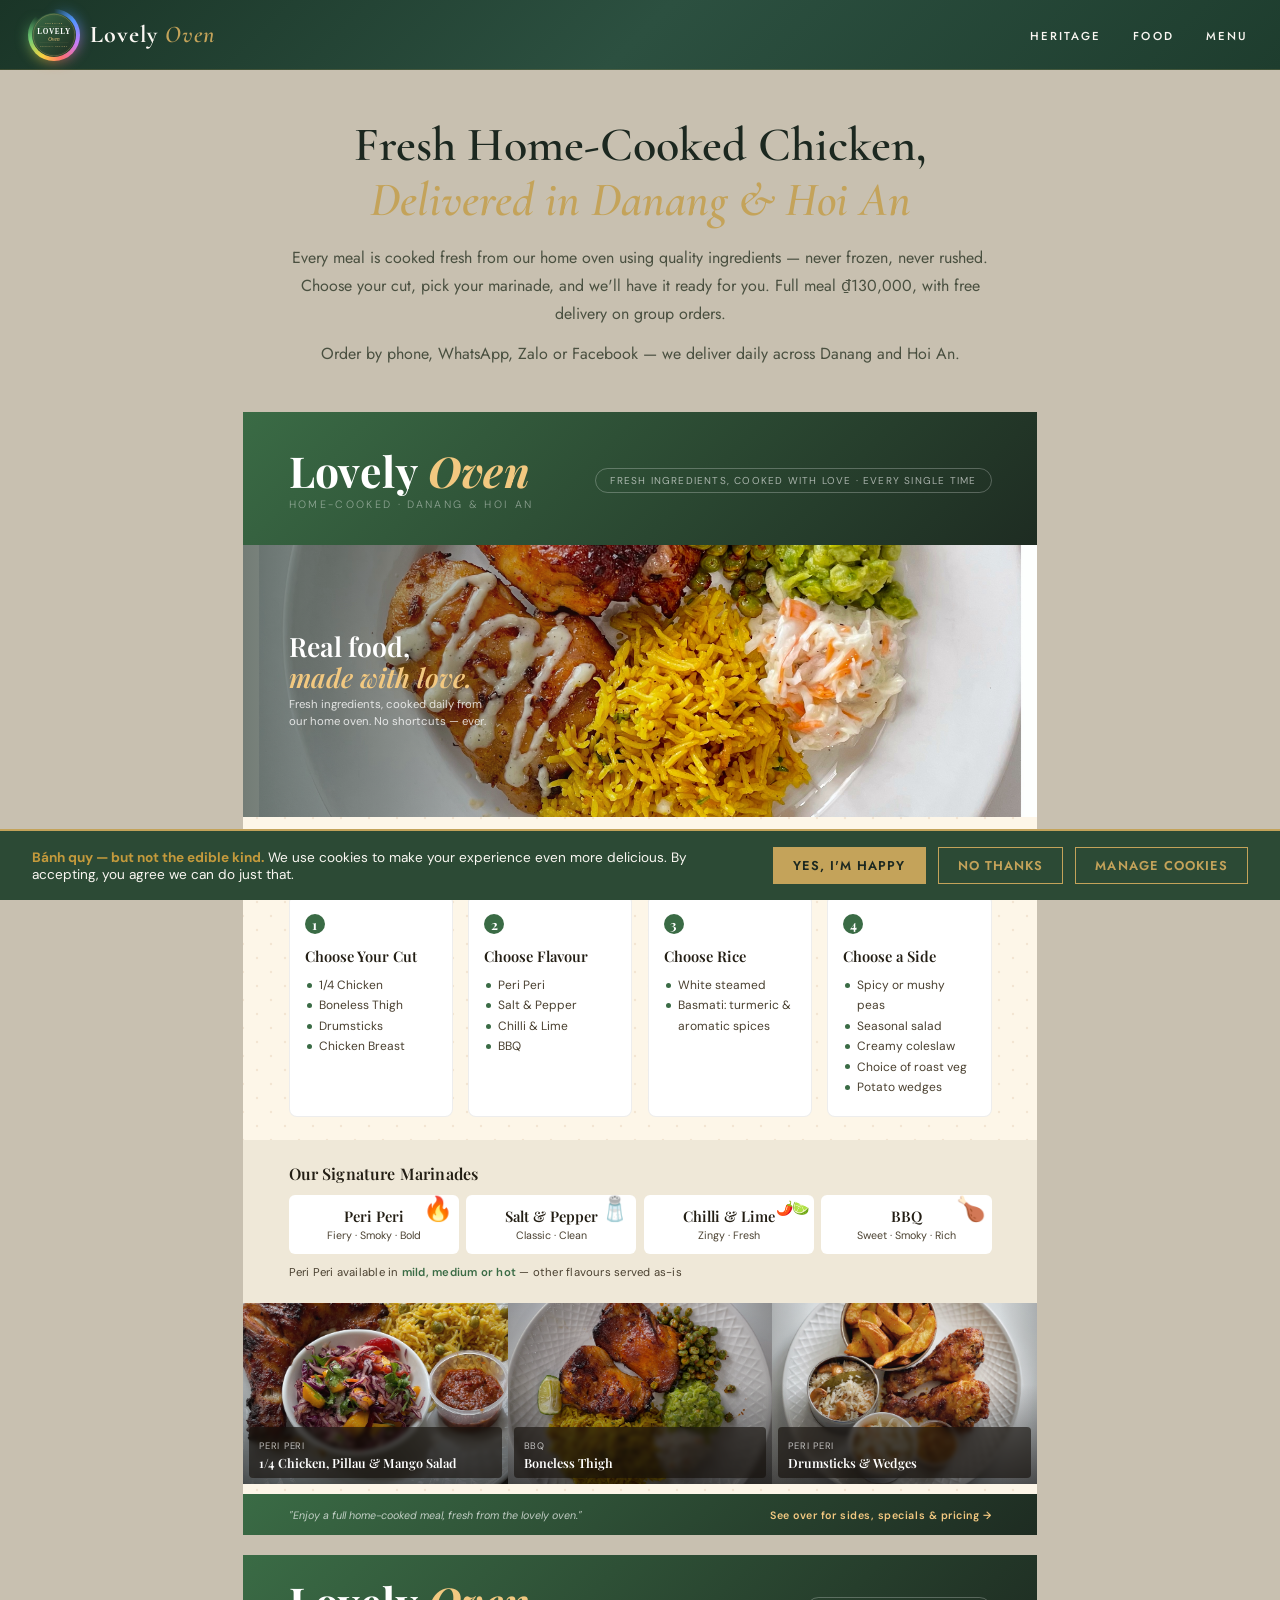
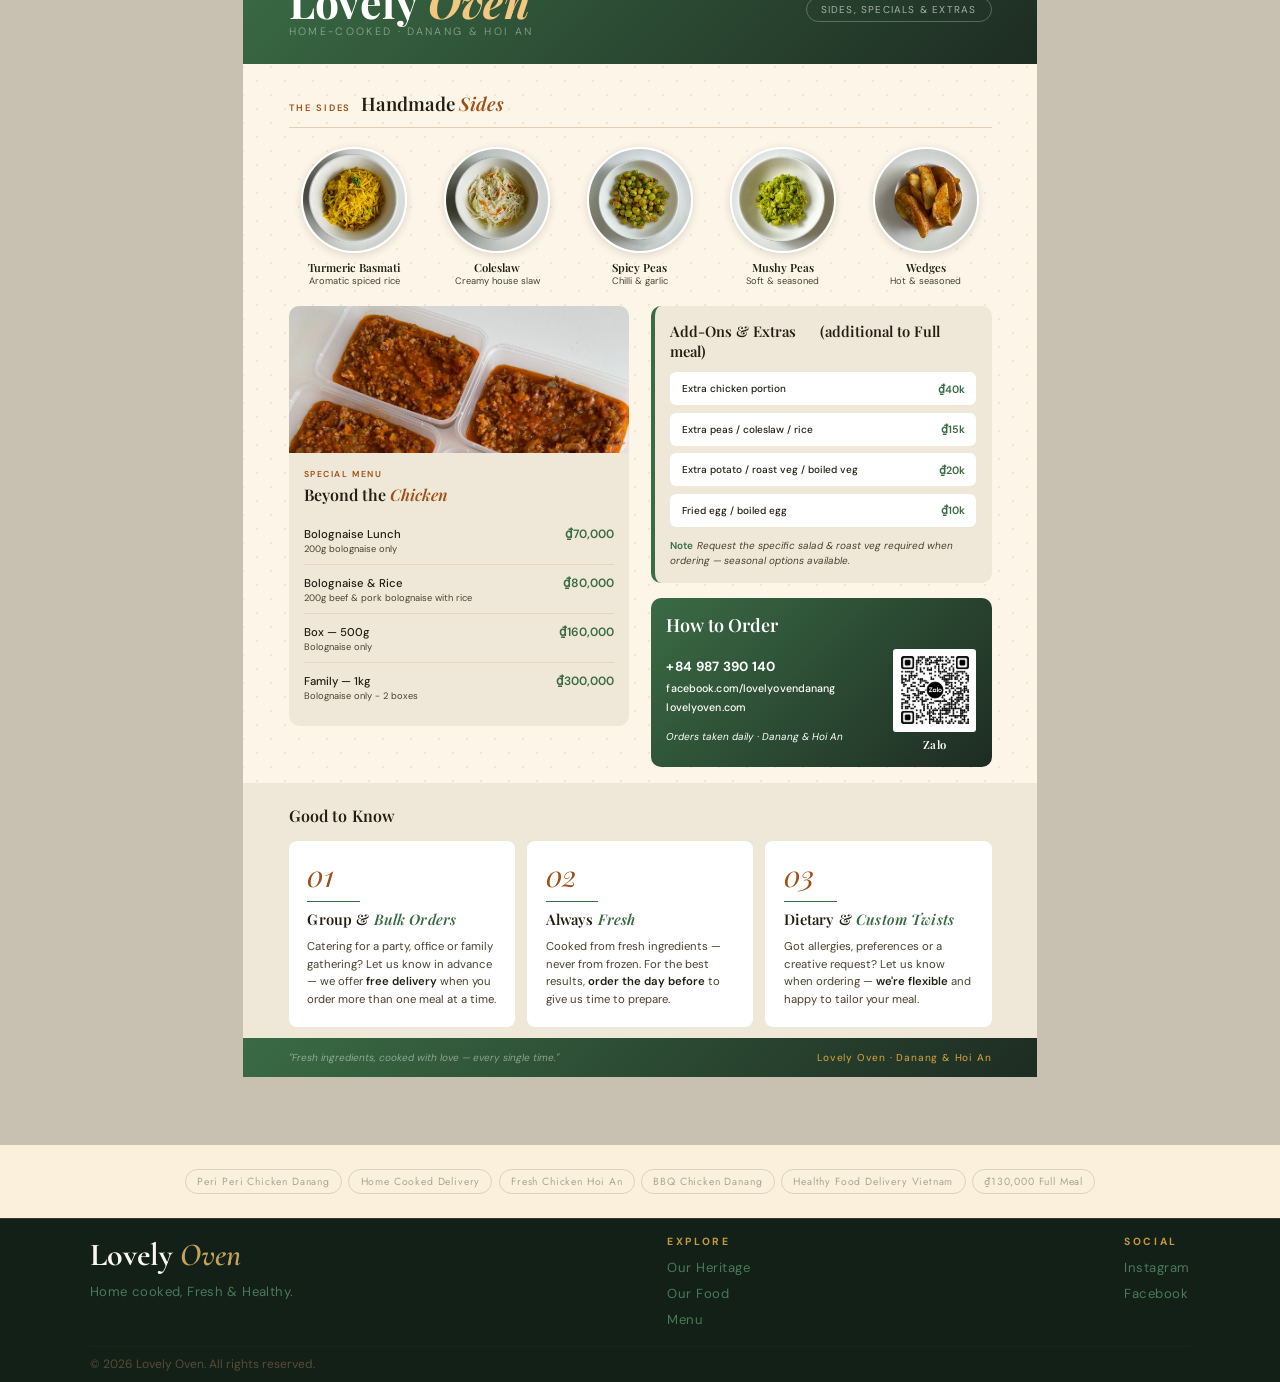
==== commit e9f6aee3: "Add spinning ring effect to menu page logo Co-Authored-By: Claude Sonnet 4.6 <noreply@anthropic.com>" ====
--- a/menu.html
+++ b/menu.html
@@ -16,7 +16,7 @@
 <!-- ── Navigation ── -->
 <nav>
   <a href="index.html" class="nav-logo">
-    <img src="img/Logos/LovelyOvenLogo.svg" alt="Lovely Oven Logo" class="logo-img">
+    <span class="logo-ring"><img src="img/Logos/LovelyOvenLogo.svg" alt="Lovely Oven Logo" class="logo-img"></span>
     <span class="logo-text"><span class="logo-lovely">Lovely</span><span class="logo-oven"> Oven</span></span>
   </a>
   <ul class="nav-links">
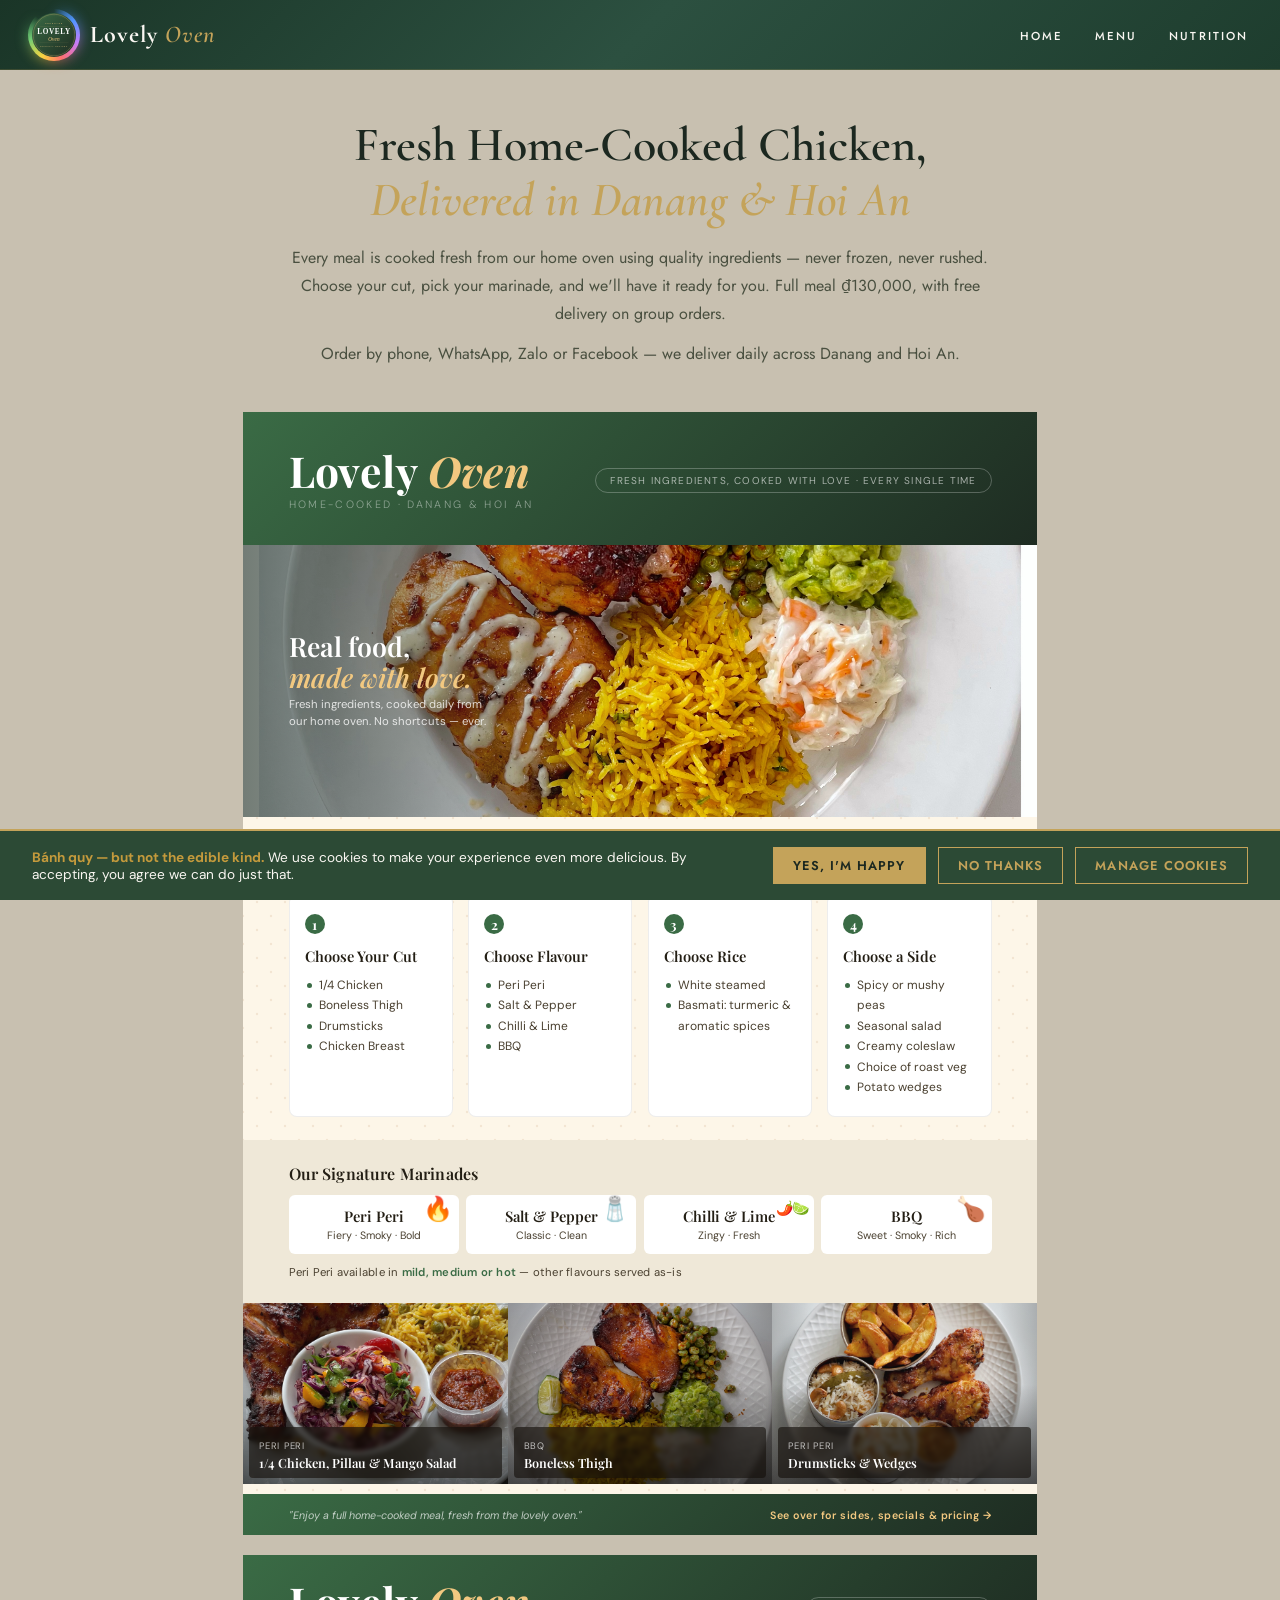
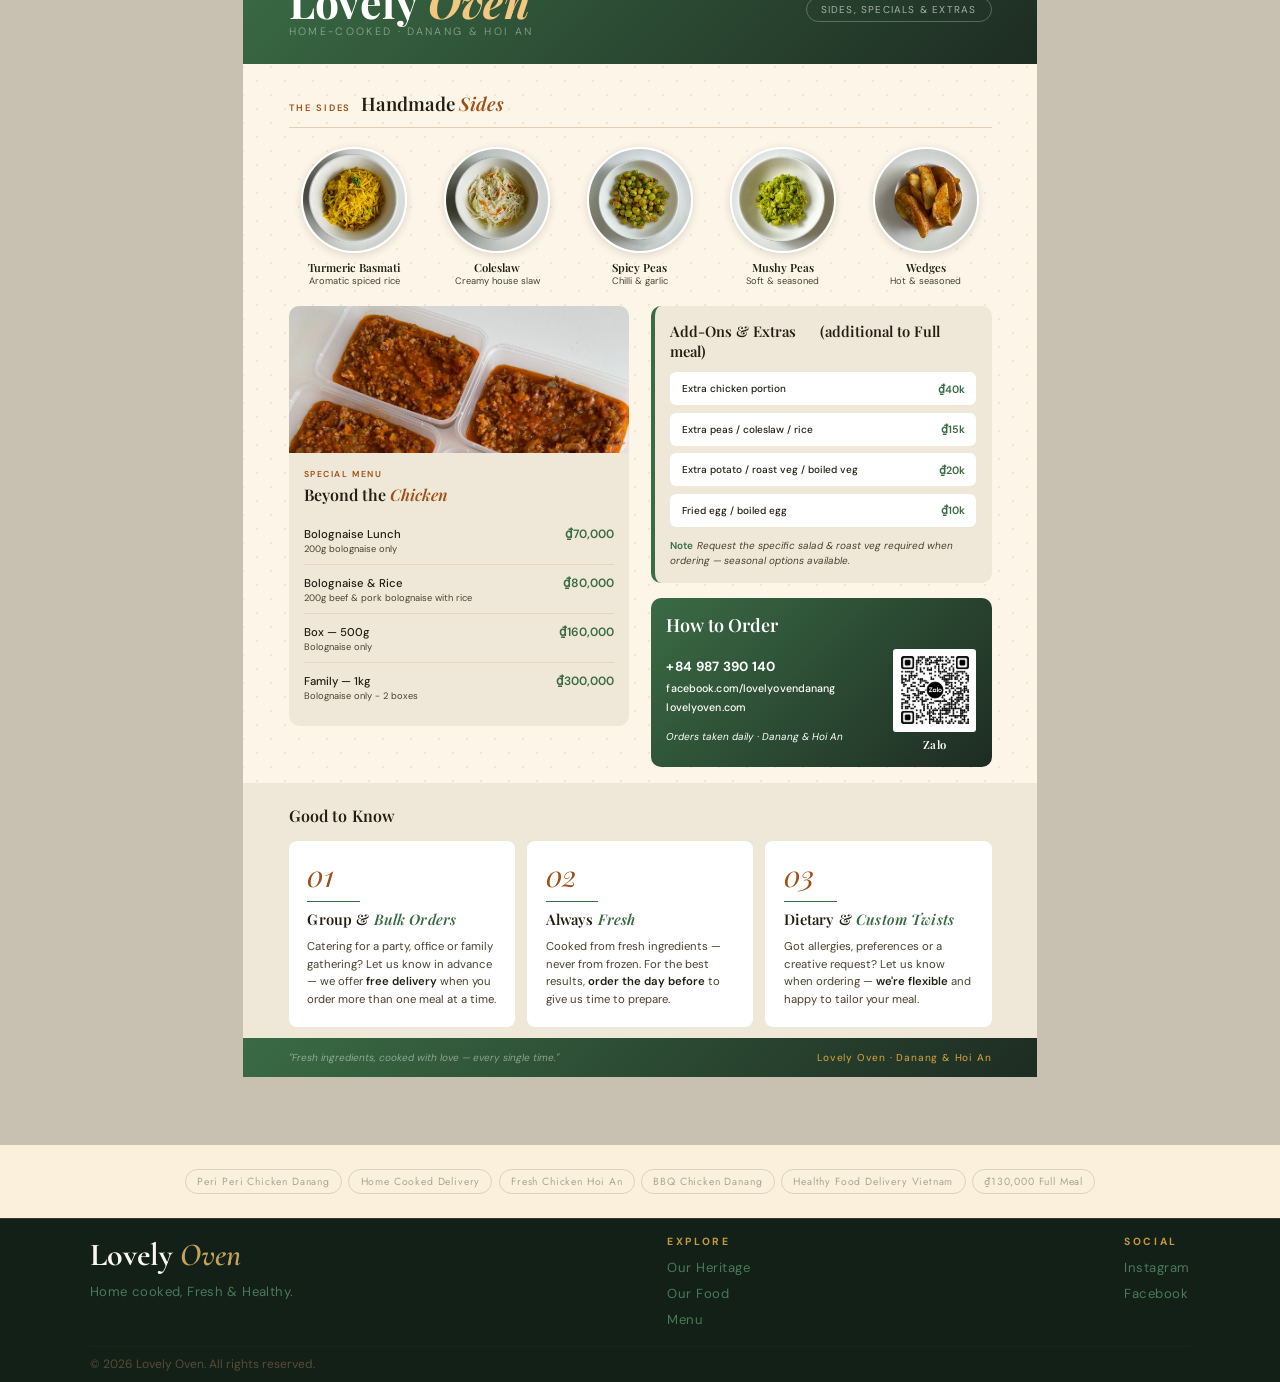
==== commit b41d5210: "Add Nutrition page and update nav to Home / Menu / Nutrition - Created nutrition.html with hero, nut" ====
--- a/menu.html
+++ b/menu.html
@@ -20,9 +20,9 @@
     <span class="logo-text"><span class="logo-lovely">Lovely</span><span class="logo-oven"> Oven</span></span>
   </a>
   <ul class="nav-links">
-    <li><a href="index.html#heritage">Heritage</a></li>
-    <li><a href="index.html#food">Food</a></li>
+    <li><a href="index.html">Home</a></li>
     <li><a href="menu.html">Menu</a></li>
+    <li><a href="nutrition.html">Nutrition</a></li>
   </ul>
   <div class="hamburger" onclick="toggleMobile()" id="hamburger">
     <span></span><span></span><span></span>
@@ -32,9 +32,9 @@
 <!-- ── Mobile Menu ── -->
 <div class="mobile-menu" id="mobileMenu">
   <button class="close-btn" onclick="toggleMobile()">✕</button>
-  <a href="index.html#heritage" onclick="toggleMobile()">Heritage</a>
-  <a href="index.html#food" onclick="toggleMobile()">Food</a>
+  <a href="index.html" onclick="toggleMobile()">Home</a>
   <a href="menu.html" onclick="toggleMobile()">Menu</a>
+  <a href="nutrition.html" onclick="toggleMobile()">Nutrition</a>
 </div>
 
 <!-- ── Menu Content ── -->
--- a/styles.css
+++ b/styles.css
@@ -1079,3 +1079,91 @@
 @media (max-width: 480px) {
   .cards-grid { grid-template-columns: 1fr; }
 }
+
+/* ── Nutrition Page ── */
+.nutrition-hero {
+  min-height: 55vh;
+  background-image: url('img/menu/menu-top.jpg');
+  background-size: cover;
+  background-position: center 40%;
+  display: flex;
+  align-items: center;
+  justify-content: center;
+  text-align: center;
+  padding: 120px 2rem 4rem;
+  position: relative;
+}
+.nutrition-hero-overlay {
+  position: absolute;
+  inset: 0;
+  background: rgba(0, 0, 0, 0.52);
+}
+.nutrition-hero-content {
+  position: relative;
+  z-index: 1;
+}
+
+.nutri-section {
+  padding: 5rem 2rem;
+  background: var(--olive-light);
+}
+.nutri-section--alt {
+  background: var(--parchment);
+}
+.nutri-inner {
+  max-width: 960px;
+  margin: 0 auto;
+}
+.nutri-inner .section-body {
+  max-width: 680px;
+  margin-bottom: 3rem;
+}
+
+.nutri-placeholder {
+  background: var(--parchment);
+  border: 1.5px dashed rgba(196,163,90,0.4);
+  border-radius: 8px;
+  padding: 3rem 2rem;
+  text-align: center;
+  color: var(--text-muted);
+  font-family: 'Jost', sans-serif;
+  font-size: 0.95rem;
+  line-height: 1.7;
+}
+
+.nutri-cards {
+  display: grid;
+  grid-template-columns: repeat(3, 1fr);
+  gap: 1.5rem;
+}
+.nutri-card {
+  background: var(--parchment);
+  border-radius: 8px;
+  padding: 2rem 1.5rem;
+  border-top: 3px solid var(--accent);
+}
+.nutri-section--alt .nutri-card {
+  background: var(--olive-light);
+}
+.nutri-card-icon {
+  font-size: 2rem;
+  margin-bottom: 1rem;
+}
+.nutri-card h3 {
+  font-family: 'Cormorant Garamond', serif;
+  font-size: 1.2rem;
+  font-weight: 600;
+  color: var(--ink);
+  margin-bottom: 0.75rem;
+}
+.nutri-card p {
+  font-family: 'Jost', sans-serif;
+  font-size: 0.88rem;
+  color: var(--text-muted);
+  line-height: 1.7;
+}
+
+@media (max-width: 768px) {
+  .nutri-cards { grid-template-columns: 1fr; }
+  .nutrition-hero { min-height: 45vh; }
+}
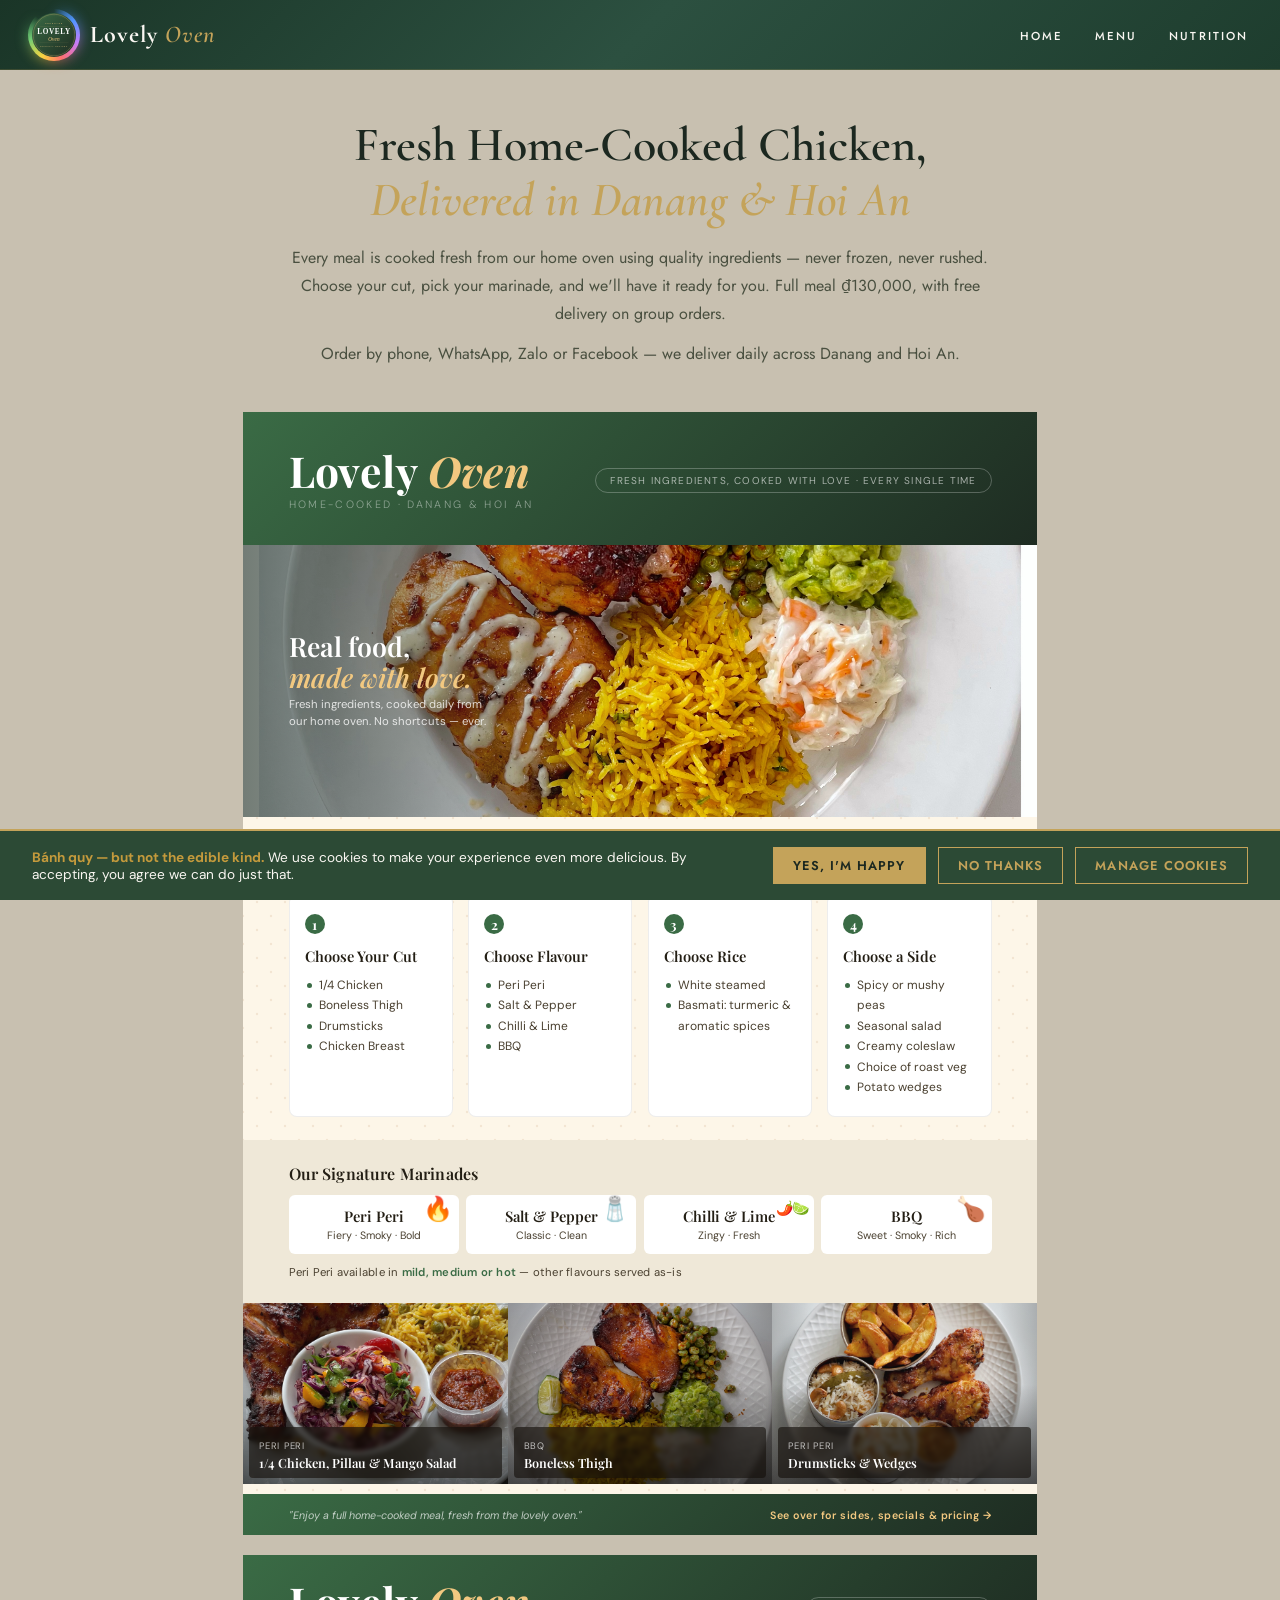
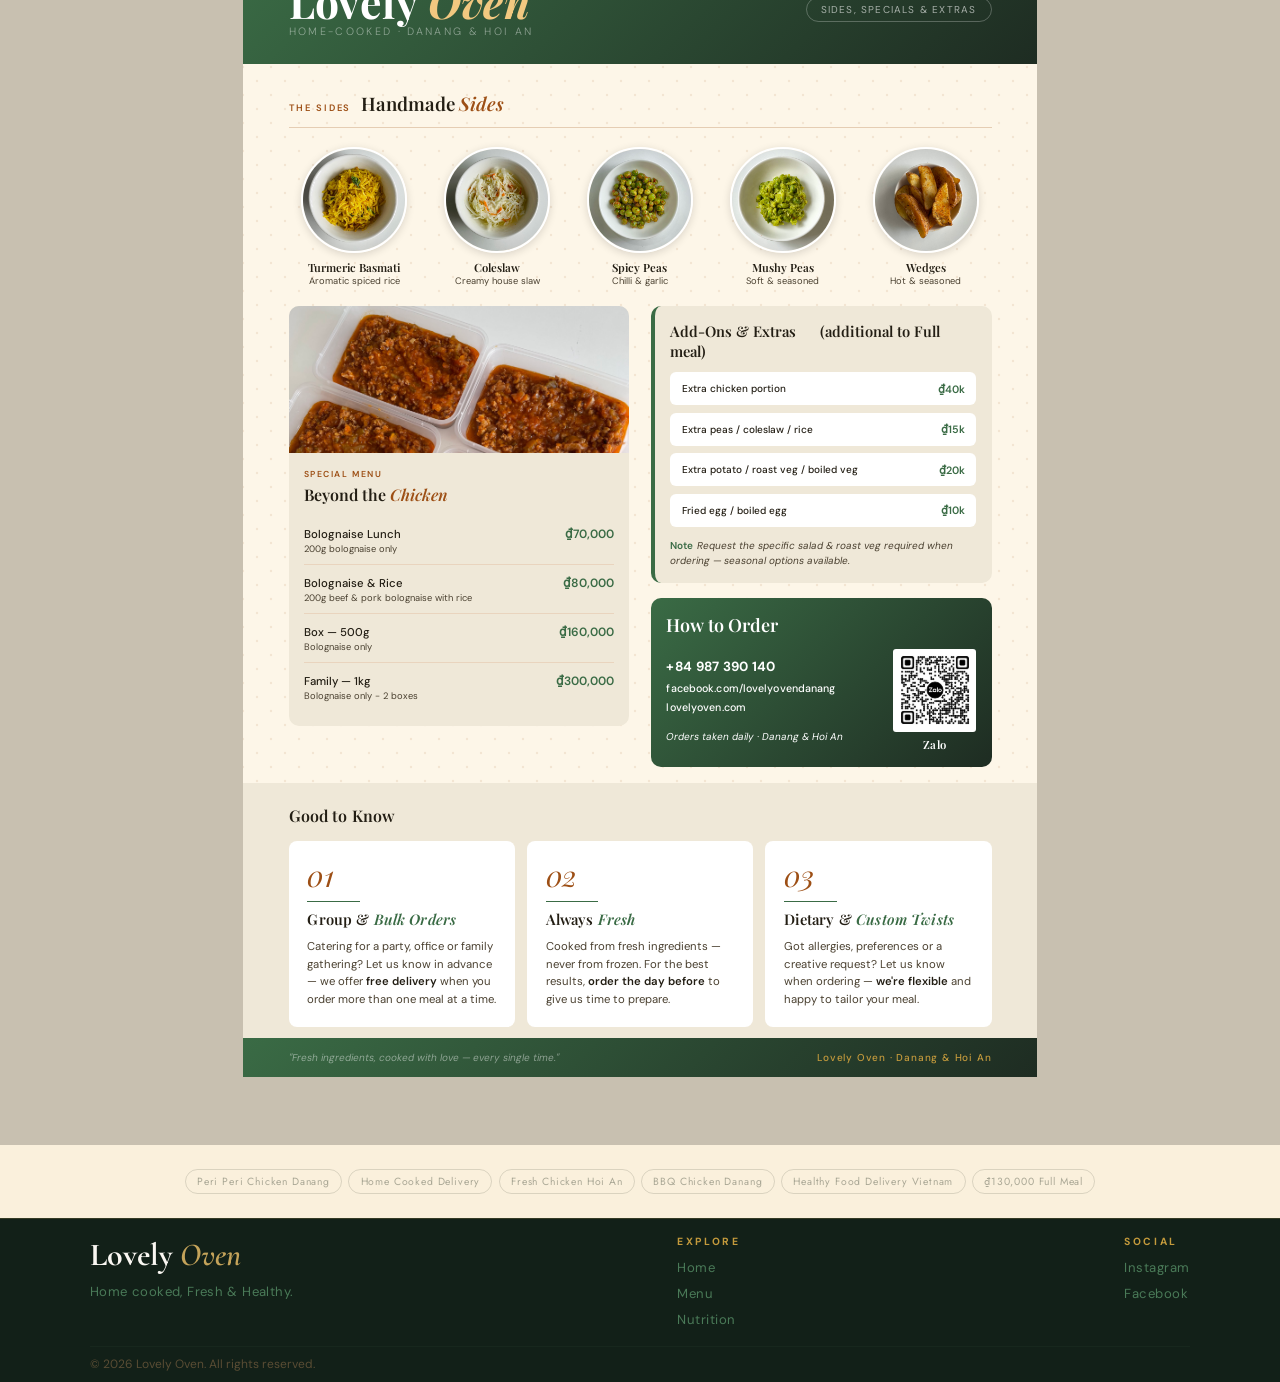
==== commit 86be4224: "Update footers on index and menu to match nutrition page Explore links now show Home / Menu / Nutrit" ====
--- a/menu.html
+++ b/menu.html
@@ -389,9 +389,9 @@
       <div class="footer-links">
         <h4>Explore</h4>
         <ul>
-          <li><a href="index.html#heritage">Our Heritage</a></li>
-          <li><a href="index.html#food">Our Food</a></li>
+          <li><a href="index.html">Home</a></li>
           <li><a href="menu.html">Menu</a></li>
+          <li><a href="nutrition.html">Nutrition</a></li>
         </ul>
       </div>
       <div class="footer-links">
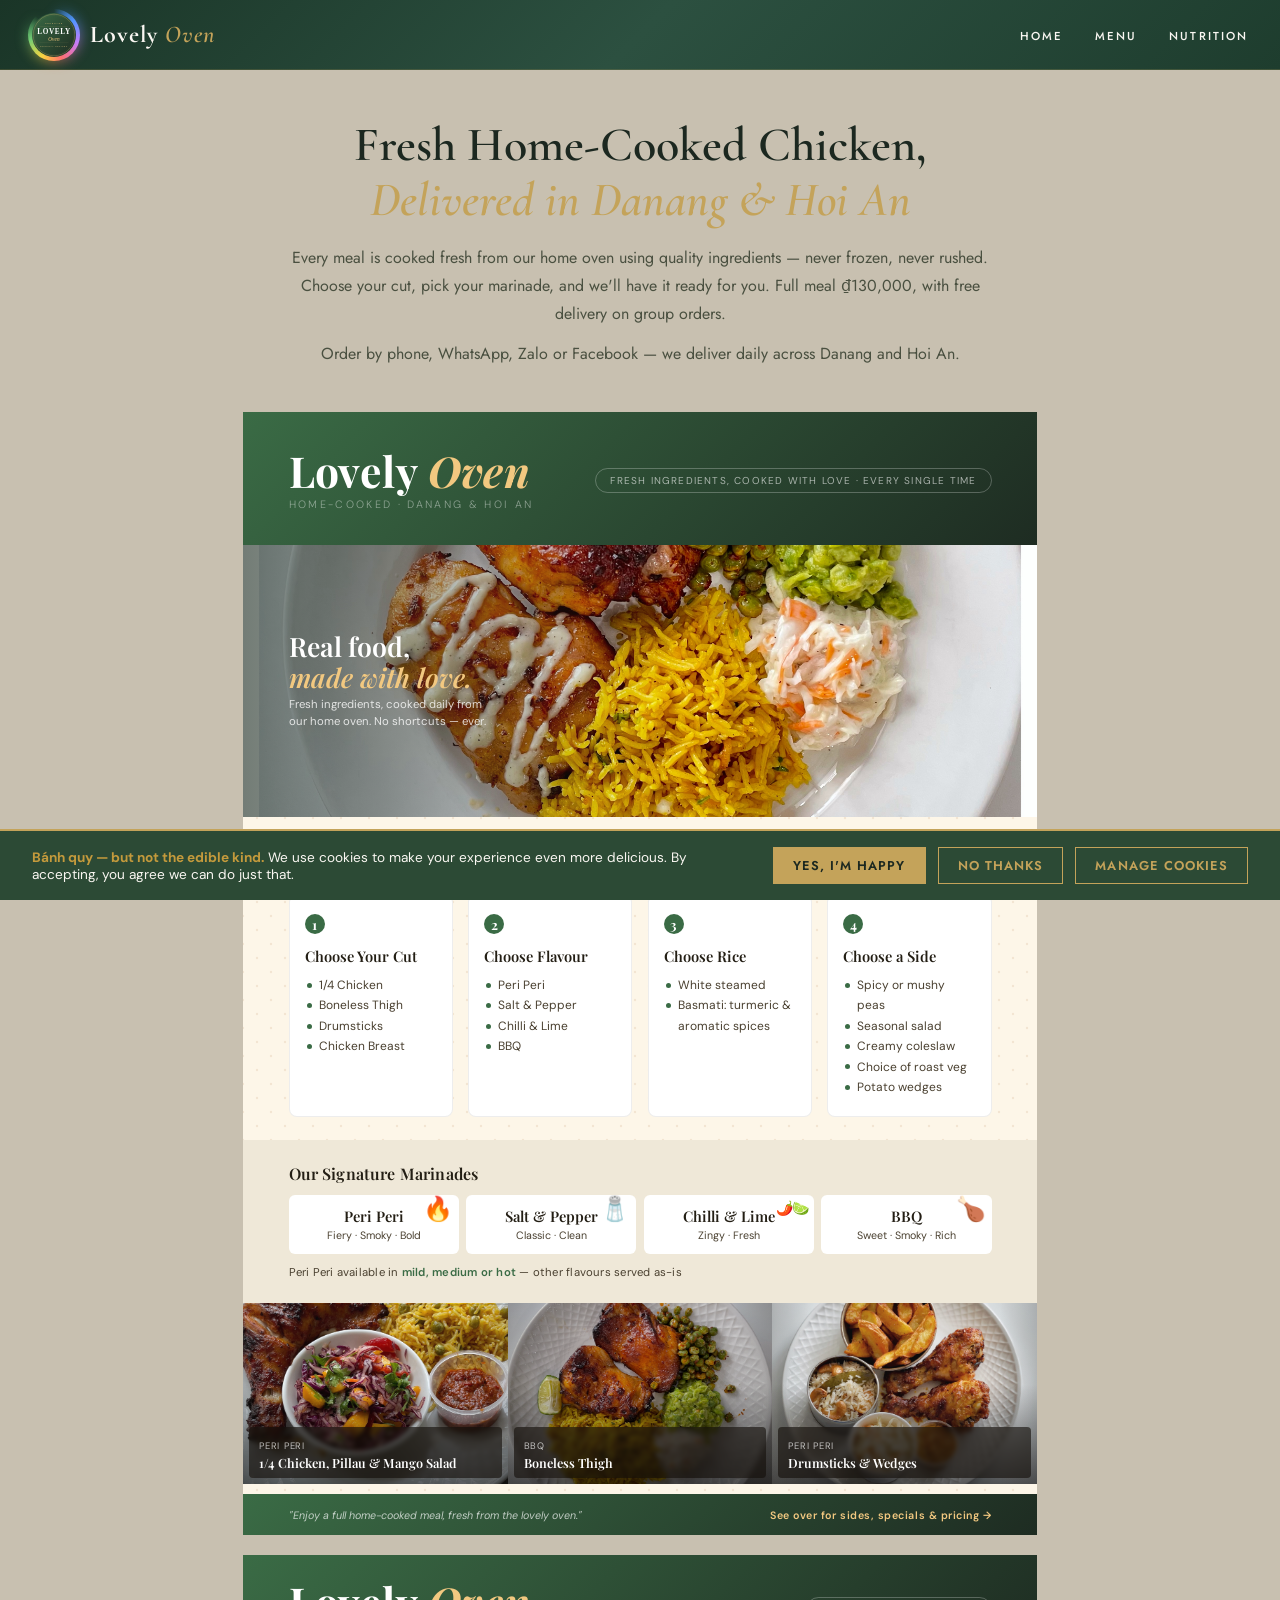
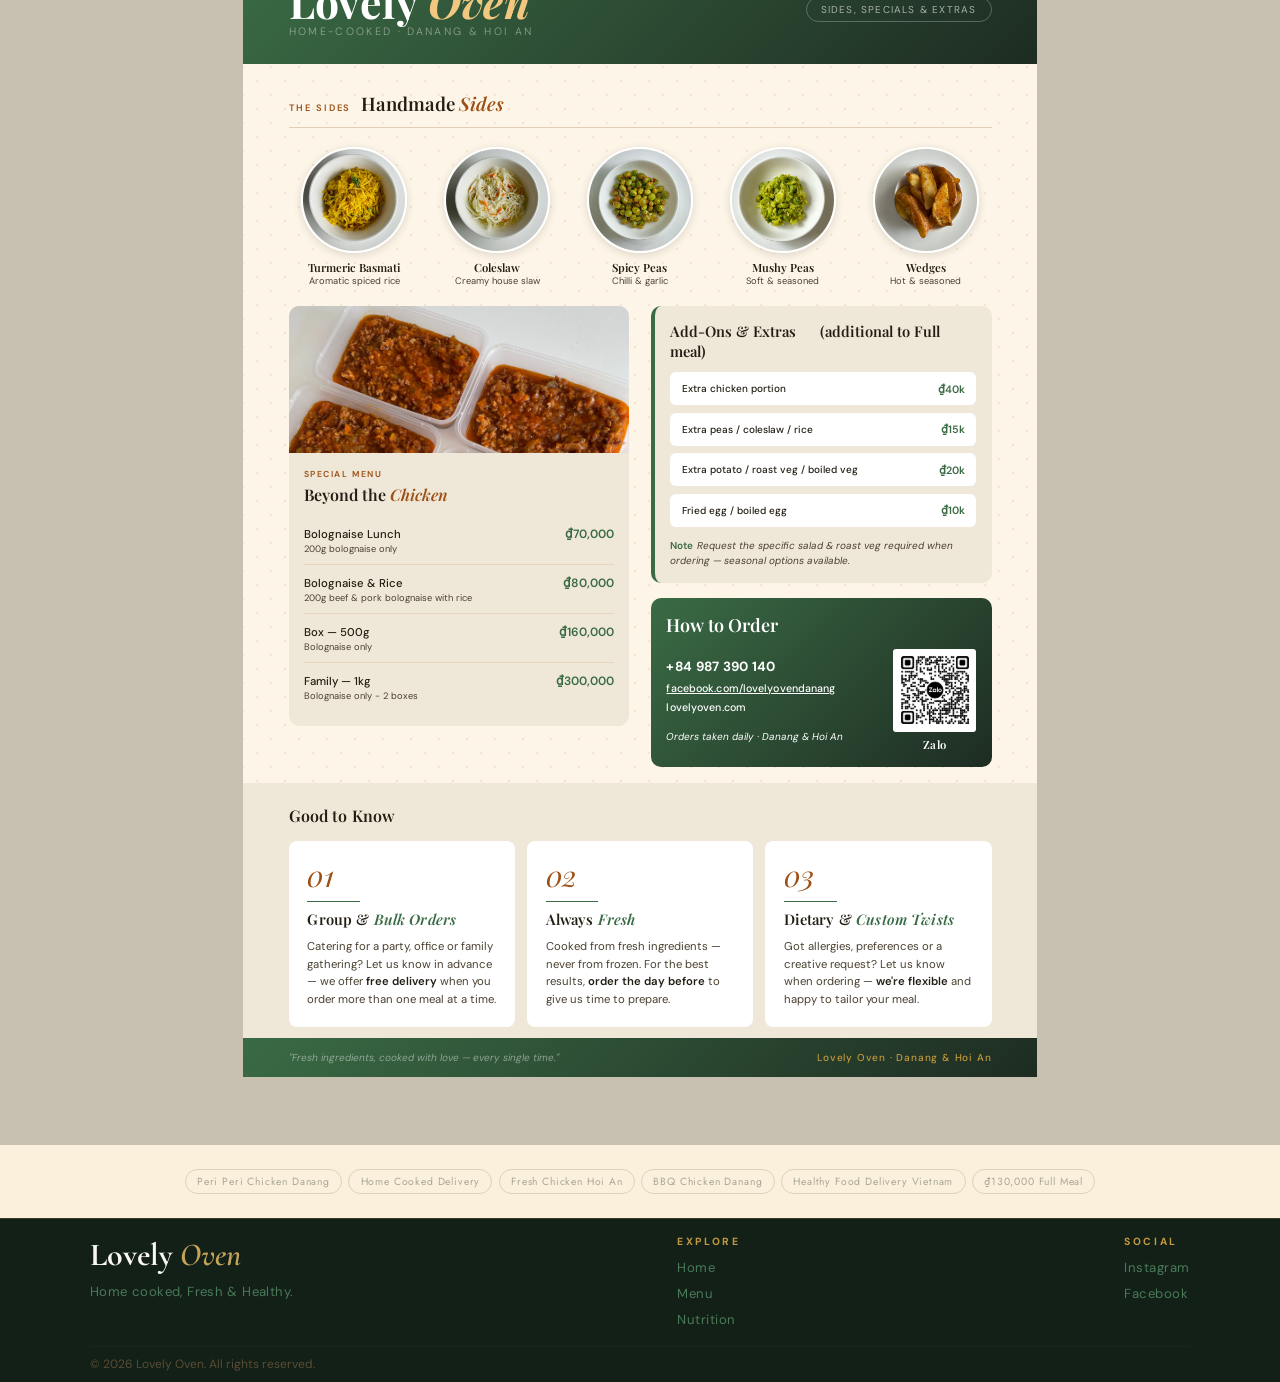
==== commit dc1d6ffe: "Update all Facebook links to web.facebook.com/Lovelyovendanang Co-Authored-By: Claude Sonnet 4.6 <no" ====
--- a/menu.html
+++ b/menu.html
@@ -316,7 +316,7 @@
         <h4 style="font-size: 18px">How to Order</h4>
         <div class="contact-card-body">
           <div class="contact-line"><strong>+84 987 390 140</strong><br>
-            <span class="contact-link">facebook.com/lovelyovendanang</span><br>
+            <a href="https://web.facebook.com/Lovelyovendanang" class="contact-link">facebook.com/lovelyovendanang</a><br>
             <span class="contact-link">lovelyoven.com</span><br>
             <span class="contact-sub" style="color: rgb(255, 255, 255); margin: 10px 0px 0px">Orders taken daily · Danang &amp; Hoi An</span>
           </div>
@@ -398,7 +398,7 @@
         <h4>Social</h4>
         <ul>
           <li><a href="#">Instagram</a></li>
-          <li><a href="#">Facebook</a></li>
+          <li><a href="https://web.facebook.com/Lovelyovendanang">Facebook</a></li>
         </ul>
       </div>
     </div>
